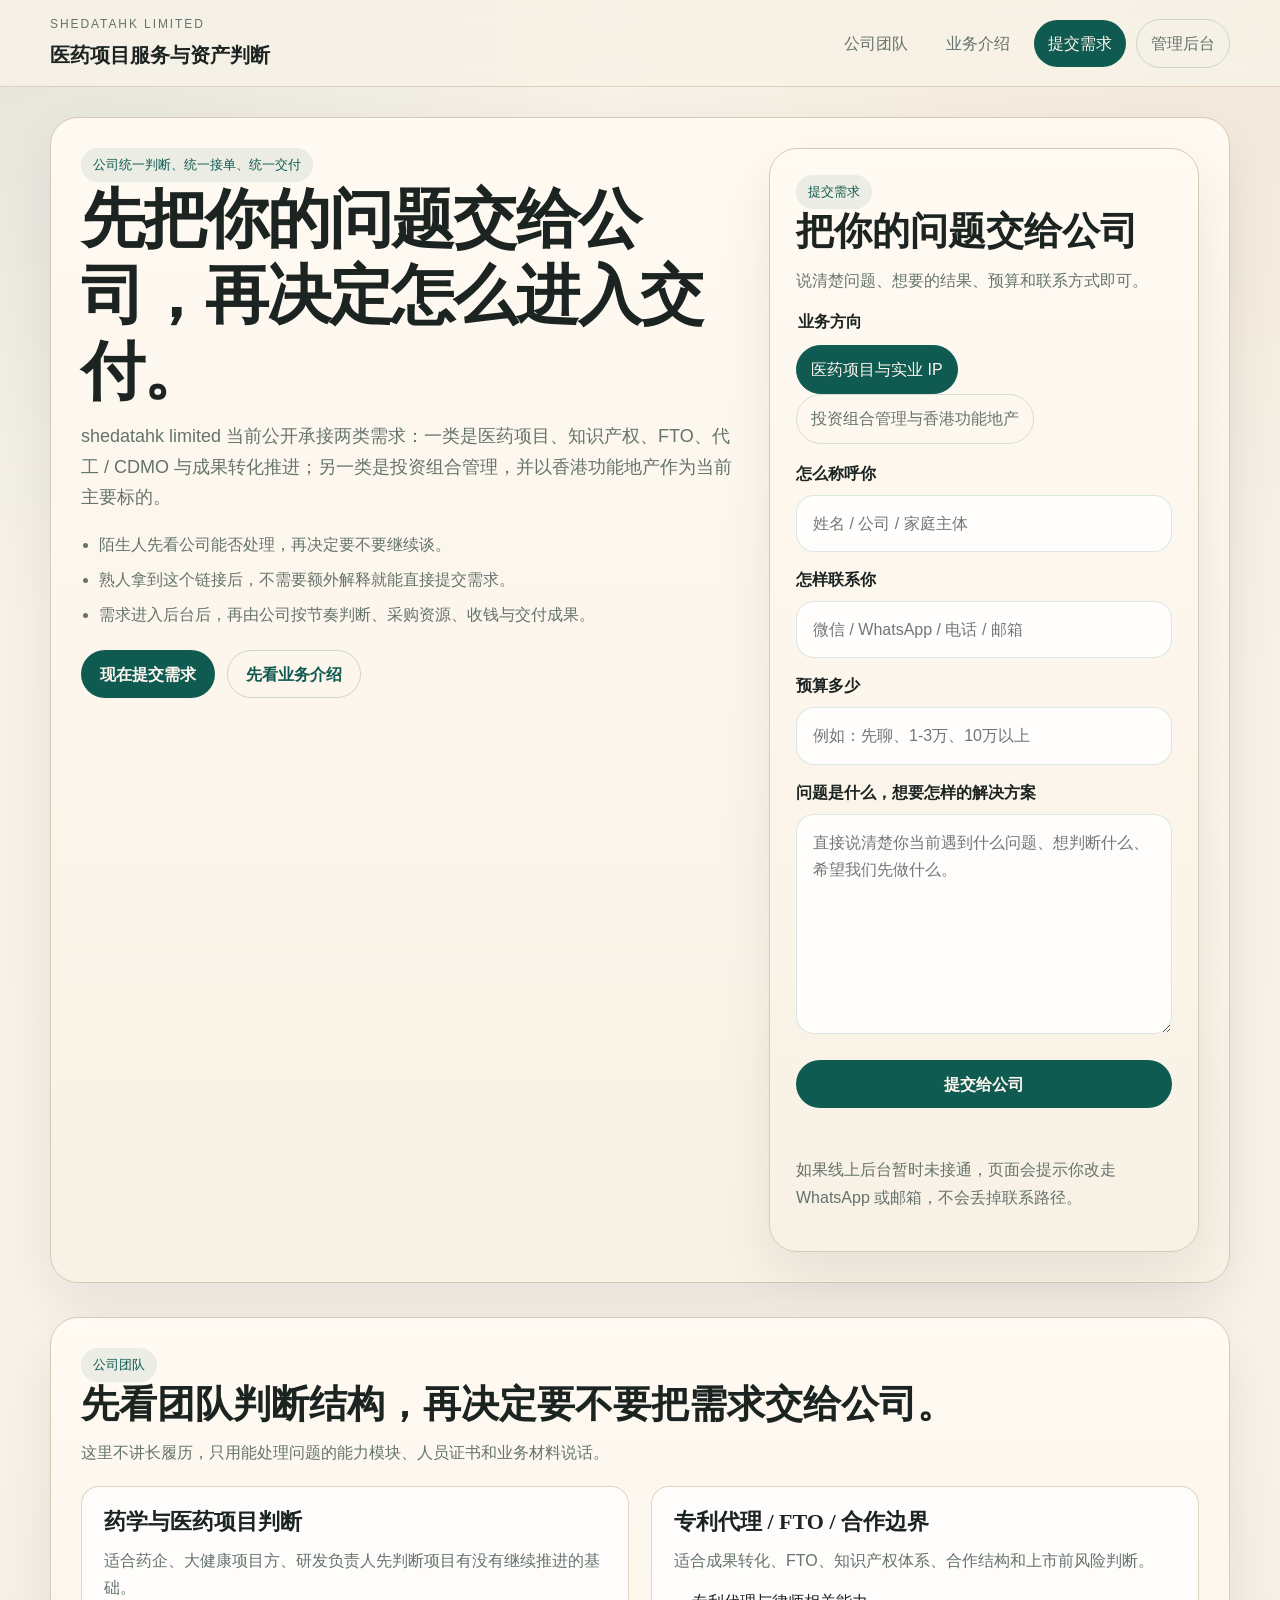
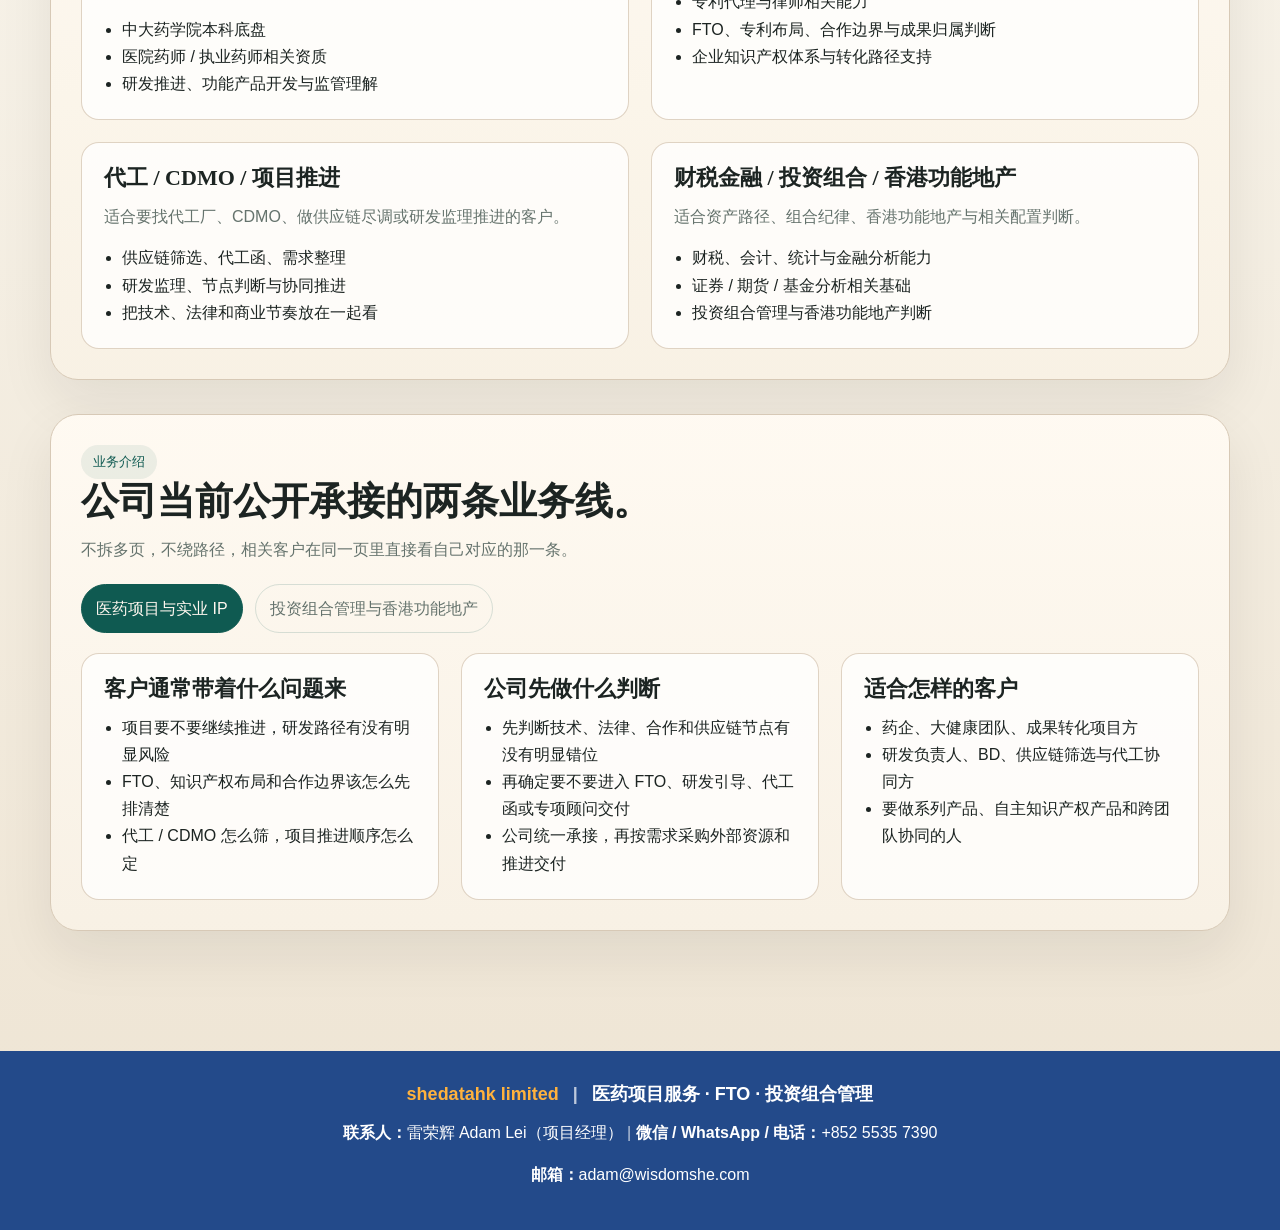
==== index.html @ 6bb74f0a "add" ====
﻿<!DOCTYPE html>
<html lang="zh-CN">
<head>
  <meta charset="UTF-8">
  <meta name="viewport" content="width=device-width, initial-scale=1.0">
  <title>shedatahk limited | 医药项目服务 · FTO · 投资组合管理</title>
  <meta name="description" content="shedatahk limited 承接两类需求：医药项目与实业 IP 服务，以及投资组合管理与香港功能地产判断。客户可直接提交需求，由公司统一判断、接单与交付。">
  <meta name="keywords" content="shedatahk limited, 医药知识产权, FTO, CDMO, 代工筛选, 投资组合管理, 香港功能地产">
  <meta property="og:type" content="website">
  <meta property="og:title" content="shedatahk limited | 医药项目服务 · FTO · 投资组合管理">
  <meta property="og:description" content="公司团队、业务介绍、提交需求与共享后台，全部收在一张公开单页里。">
  <meta property="og:url" content="https://www.wisdomshe.com/">
  <meta name="twitter:card" content="summary_large_image">
  <link rel="stylesheet" href="assets/css/wisdomshe.css">
</head>
<body>
  <div class="site-shell">
    <header class="topbar">
      <div class="topbar-inner">
        <a class="brand-mark" href="./" aria-label="shedatahk limited 首页">
          <span class="brand-kicker">SHEDATAHK LIMITED</span>
          <span class="brand-name">医药项目服务与资产判断</span>
        </a>
        <nav class="nav-links" aria-label="页面导航">
          <a class="nav-link" href="#company-team">公司团队</a>
          <a class="nav-link" href="#business-intro">业务介绍</a>
          <a class="nav-link nav-link-cta" href="#intake-form">提交需求</a>
          <a class="nav-link nav-link-admin" href="admin/">管理后台</a>
        </nav>
      </div>
    </header>

    <main class="page">
      <section class="hero section-card" id="top">
        <div class="hero-grid">
          <div class="hero-copy">
            <span class="eyebrow">公司统一判断、统一接单、统一交付</span>
            <h1>先把你的问题交给公司，再决定怎么进入交付。</h1>
            <p class="lead">
              shedatahk limited 当前公开承接两类需求：一类是医药项目、知识产权、FTO、代工 / CDMO
              与成果转化推进；另一类是投资组合管理，并以香港功能地产作为当前主要标的。
            </p>
            <ul class="hero-points">
              <li>陌生人先看公司能否处理，再决定要不要继续谈。</li>
              <li>熟人拿到这个链接后，不需要额外解释就能直接提交需求。</li>
              <li>需求进入后台后，再由公司按节奏判断、采购资源、收钱与交付成果。</li>
            </ul>
            <div class="hero-actions">
              <a class="button" href="#intake-form">现在提交需求</a>
              <a class="button button-ghost" href="#business-intro">先看业务介绍</a>
            </div>
          </div>

          <section class="form-panel" id="intake-form">
            <div class="form-heading">
              <span class="eyebrow">提交需求</span>
              <h2>把你的问题交给公司</h2>
              <p>说清楚问题、想要的结果、预算和联系方式即可。</p>
            </div>

            <form class="intake-form" id="lead-form" novalidate>
              <fieldset class="line-switch" aria-label="业务方向">
                <legend>业务方向</legend>
                <button class="line-pill is-active" type="button" data-line-switch="industry">医药项目与实业 IP</button>
                <button class="line-pill" type="button" data-line-switch="capital">投资组合管理与香港功能地产</button>
              </fieldset>

              <input id="business-line-input" name="business_line" type="hidden" value="industry">

              <label class="field">
                <span>怎么称呼你</span>
                <input id="applicant-name" name="applicant_name" type="text" placeholder="姓名 / 公司 / 家庭主体" required>
              </label>

              <label class="field">
                <span>怎样联系你</span>
                <input id="contact-method" name="contact_method" type="text" placeholder="微信 / WhatsApp / 电话 / 邮箱" required>
              </label>

              <label class="field">
                <span>预算多少</span>
                <input id="budget-band" name="budget_band" type="text" placeholder="例如：先聊、1-3万、10万以上">
              </label>

              <label class="field field-large">
                <span>问题是什么，想要怎样的解决方案</span>
                <textarea id="current-issue" name="current_issue" rows="7" placeholder="直接说清楚你当前遇到什么问题、想判断什么、希望我们先做什么。"></textarea>
              </label>

              <div class="form-actions">
                <button class="button button-full" type="submit">提交给公司</button>
              </div>

              <p class="form-status" id="form-status" aria-live="polite"></p>
              <p class="form-note">
                如果线上后台暂时未接通，页面会提示你改走 WhatsApp 或邮箱，不会丢掉联系路径。
              </p>
            </form>
          </section>
        </div>
      </section>

      <section class="section section-card" id="company-team">
        <div class="section-header">
          <span class="eyebrow">公司团队</span>
          <h2>先看团队判断结构，再决定要不要把需求交给公司。</h2>
          <p>
            这里不讲长履历，只用能处理问题的能力模块、人员证书和业务材料说话。
          </p>
        </div>

        <div class="team-grid">
          <article class="team-card">
            <h3>药学与医药项目判断</h3>
            <p class="card-scene">适合药企、大健康项目方、研发负责人先判断项目有没有继续推进的基础。</p>
            <ul>
              <li>中大药学院本科底盘</li>
              <li>医院药师 / 执业药师相关资质</li>
              <li>研发推进、功能产品开发与监管理解</li>
            </ul>
          </article>

          <article class="team-card">
            <h3>专利代理 / FTO / 合作边界</h3>
            <p class="card-scene">适合成果转化、FTO、知识产权体系、合作结构和上市前风险判断。</p>
            <ul>
              <li>专利代理与律师相关能力</li>
              <li>FTO、专利布局、合作边界与成果归属判断</li>
              <li>企业知识产权体系与转化路径支持</li>
            </ul>
          </article>

          <article class="team-card">
            <h3>代工 / CDMO / 项目推进</h3>
            <p class="card-scene">适合要找代工厂、CDMO、做供应链尽调或研发监理推进的客户。</p>
            <ul>
              <li>供应链筛选、代工函、需求整理</li>
              <li>研发监理、节点判断与协同推进</li>
              <li>把技术、法律和商业节奏放在一起看</li>
            </ul>
          </article>

          <article class="team-card">
            <h3>财税金融 / 投资组合 / 香港功能地产</h3>
            <p class="card-scene">适合资产路径、组合纪律、香港功能地产与相关配置判断。</p>
            <ul>
              <li>财税、会计、统计与金融分析能力</li>
              <li>证券 / 期货 / 基金分析相关基础</li>
              <li>投资组合管理与香港功能地产判断</li>
            </ul>
          </article>
        </div>
      </section>

      <section class="section section-card" id="business-intro">
        <div class="section-header">
          <span class="eyebrow">业务介绍</span>
          <h2>公司当前公开承接的两条业务线。</h2>
          <p>不拆多页，不绕路径，相关客户在同一页里直接看自己对应的那一条。</p>
        </div>

        <div class="tab-bar" role="tablist" aria-label="业务介绍">
          <button class="tab-button is-active" type="button" role="tab" aria-selected="true" data-business-tab="industry">医药项目与实业 IP</button>
          <button class="tab-button" type="button" role="tab" aria-selected="false" data-business-tab="capital">投资组合管理与香港功能地产</button>
        </div>

        <div class="business-panel is-active" id="panel-industry" data-business-panel="industry">
          <div class="business-grid">
            <article class="business-card">
              <h3>客户通常带着什么问题来</h3>
              <ul>
                <li>项目要不要继续推进，研发路径有没有明显风险</li>
                <li>FTO、知识产权布局和合作边界该怎么先排清楚</li>
                <li>代工 / CDMO 怎么筛，项目推进顺序怎么定</li>
              </ul>
            </article>

            <article class="business-card">
              <h3>公司先做什么判断</h3>
              <ul>
                <li>先判断技术、法律、合作和供应链节点有没有明显错位</li>
                <li>再确定要不要进入 FTO、研发引导、代工函或专项顾问交付</li>
                <li>公司统一承接，再按需求采购外部资源和推进交付</li>
              </ul>
            </article>

            <article class="business-card">
              <h3>适合怎样的客户</h3>
              <ul>
                <li>药企、大健康团队、成果转化项目方</li>
                <li>研发负责人、BD、供应链筛选与代工协同方</li>
                <li>要做系列产品、自主知识产权产品和跨团队协同的人</li>
              </ul>
            </article>
          </div>
        </div>

        <div class="business-panel" id="panel-capital" data-business-panel="capital" hidden>
          <div class="business-grid">
            <article class="business-card">
              <h3>客户通常带着什么问题来</h3>
              <ul>
                <li>资产路径怎么梳理，组合配置该怎么先搭框架</li>
                <li>香港功能地产值不值得看，进入逻辑与持有逻辑怎么判断</li>
                <li>买、持有、再平衡和长期纪律怎么落到现实动作</li>
              </ul>
            </article>

            <article class="business-card">
              <h3>公司先做什么判断</h3>
              <ul>
                <li>先看你的目标、约束和当前资产路径是否匹配</li>
                <li>再决定是做组合判断、功能地产判断，还是节奏与纪律梳理</li>
                <li>仍由公司统一承接和推进，不把客户丢进碎片服务里</li>
              </ul>
            </article>

            <article class="business-card">
              <h3>适合怎样的客户</h3>
              <ul>
                <li>需要资产路径梳理和投资组合管理的人</li>
                <li>当前重点关注香港功能地产与长期配置纪律的人</li>
                <li>希望把判断变成现实动作，而不是只听概念的人</li>
              </ul>
            </article>
          </div>
        </div>
      </section>
    </main>

    <footer class="footer">
      <div class="footer-inner footer-classic">
        <div class="footer-brandline">
          <span class="footer-brand">shedatahk limited</span>
          <span class="footer-divider">|</span>
          <span class="footer-title">医药项目服务 · FTO · 投资组合管理</span>
        </div>
        <p class="footer-contact">
          <strong>联系人：</strong>雷荣辉 Adam Lei（项目经理）
          <span class="footer-divider">|</span>
          <strong>微信 / WhatsApp / 电话：</strong>+852 5535 7390
        </p>
        <p class="footer-contact">
          <strong>邮箱：</strong>adam@wisdomshe.com
        </p>
      </div>
    </footer>
  </div>

  <script src="assets/js/runtime-config.js"></script>
  <script src="assets/js/site.js"></script>
</body>
</html>
---- assets/css/wisdomshe.css ----
﻿:root {
  --bg: #f7f1e7;
  --bg-deep: #eee4d3;
  --surface: #fffaf2;
  --surface-soft: #f8f1e5;
  --ink: #1c2422;
  --muted: #65736d;
  --line: #d7c9b6;
  --brand: #0f5a51;
  --brand-strong: #0b443d;
  --accent: #be7b3d;
  --accent-soft: #f3e0c8;
  --footer: #234a8a;
  --footer-accent: #ffb23d;
  --shadow: 0 22px 54px rgba(25, 31, 28, 0.08);
  --radius: 28px;
  --radius-sm: 18px;
  --max: 1180px;
}

* { box-sizing: border-box; }
html { scroll-behavior: smooth; }
body {
  margin: 0;
  background:
    radial-gradient(circle at top right, rgba(190, 123, 61, 0.08), transparent 22%),
    radial-gradient(circle at left top, rgba(15, 90, 81, 0.08), transparent 20%),
    linear-gradient(180deg, var(--bg) 0%, #f7f3ea 48%, var(--bg-deep) 100%);
  color: var(--ink);
  font-family: "PingFang SC", "Noto Sans CJK SC", "Microsoft YaHei", sans-serif;
  line-height: 1.7;
}
a { color: inherit; text-decoration: none; }
button, input, textarea { font: inherit; }
button { cursor: pointer; }
.site-shell { min-height: 100vh; }
.topbar {
  position: sticky; top: 0; z-index: 20; backdrop-filter: blur(12px);
  background: rgba(247, 241, 231, 0.92); border-bottom: 1px solid rgba(215, 201, 182, 0.82);
}
.topbar-inner, .page, .footer-inner { width: min(var(--max), calc(100% - 32px)); margin: 0 auto; }
.topbar-inner { display: flex; align-items: center; justify-content: space-between; gap: 18px; padding: 14px 0; }
.brand-mark { display: flex; flex-direction: column; gap: 4px; }
.brand-kicker { color: var(--muted); font-size: 12px; letter-spacing: 0.16em; text-transform: uppercase; }
.brand-name { font-family: "Source Han Serif SC", "Songti SC", serif; font-size: 20px; font-weight: 700; }
.nav-links { display: flex; align-items: center; gap: 10px; flex-wrap: wrap; justify-content: flex-end; }
.nav-link { padding: 10px 14px; border-radius: 999px; color: var(--muted); transition: .22s ease; }
.nav-link:hover { background: rgba(15, 90, 81, 0.08); color: var(--brand); }
.nav-link-cta { background: var(--brand); color: #fff7ef; }
.nav-link-cta:hover { background: var(--brand-strong); color: #fff; }
.nav-link-admin { border: 1px solid rgba(15, 90, 81, 0.18); }
.page { padding: 30px 0 72px; }
.section { margin-top: 34px; }
.section-card, .form-panel { background: linear-gradient(180deg, rgba(255, 250, 242, 0.98), rgba(248, 241, 229, 0.98)); border: 1px solid var(--line); border-radius: var(--radius); box-shadow: var(--shadow); }
.section-card { padding: 30px; }
.hero-grid, .team-grid, .business-grid { display: grid; gap: 22px; }
.hero-grid { grid-template-columns: minmax(0, 1fr) 430px; align-items: start; }
.eyebrow { display: inline-flex; align-items: center; padding: 6px 12px; border-radius: 999px; background: rgba(15, 90, 81, 0.08); color: var(--brand); font-size: 13px; }
h1, h2, h3 { margin: 0 0 12px; font-family: "Source Han Serif SC", "Songti SC", serif; line-height: 1.18; }
h1 { font-size: clamp(38px, 5vw, 64px); letter-spacing: -0.03em; }
h2 { font-size: clamp(28px, 3vw, 42px); }
h3 { font-size: 22px; }
p { margin: 0 0 14px; }
.lead { font-size: 18px; color: var(--muted); max-width: 760px; }
.hero-points { margin: 18px 0 0; padding-left: 18px; color: var(--muted); }
.hero-points li + li { margin-top: 8px; }
.hero-actions { display: flex; flex-wrap: wrap; gap: 12px; margin-top: 22px; }
.button, .button-ghost, .button-soft { display: inline-flex; align-items: center; justify-content: center; min-height: 48px; padding: 0 18px; border-radius: 999px; border: 1px solid transparent; font-weight: 600; }
.button { background: var(--brand); color: #fff7ef; }
.button:hover { background: var(--brand-strong); }
.button-ghost, .button-soft { background: transparent; border-color: rgba(15, 90, 81, 0.2); color: var(--brand); }
.button-ghost:hover, .button-soft:hover { background: rgba(15, 90, 81, 0.05); }
.button-full { width: 100%; }
.form-panel { padding: 26px; }
.form-heading p, .section-header p, .card-scene, .form-note, .form-status, .muted { color: var(--muted); }
.line-switch { margin: 0 0 16px; padding: 0; border: 0; }
.line-switch legend { margin-bottom: 10px; font-weight: 600; }
.line-pill, .tab-button { border: 1px solid rgba(15, 90, 81, 0.16); background: transparent; color: var(--muted); border-radius: 999px; padding: 10px 14px; }
.line-pill.is-active, .tab-button.is-active { background: var(--brand); color: #fff7ef; border-color: var(--brand); }
.field { display: block; margin-top: 14px; }
.field span { display: block; margin-bottom: 8px; font-weight: 600; }
.field input, .field textarea, .search-row input, .search-row select, .admin-table-wrap details { width: 100%; border: 1px solid rgba(15, 90, 81, 0.14); border-radius: 18px; background: rgba(255, 255, 255, 0.82); color: var(--ink); }
.field input, .field textarea { padding: 14px 16px; }
.field textarea { min-height: 160px; resize: vertical; }
.form-actions { margin-top: 18px; }
.form-status { min-height: 22px; margin-top: 12px; }
.form-status.is-error { color: #8b3f31; }
.form-status.is-success { color: #1c6b50; }
.section-header { margin-bottom: 20px; }
.team-grid { grid-template-columns: repeat(2, minmax(0, 1fr)); }
.team-card, .business-card, .card, .price-card { background: rgba(255, 255, 255, 0.75); border: 1px solid rgba(215, 201, 182, 0.8); border-radius: var(--radius-sm); padding: 22px; }
.team-card ul, .business-card ul, .check-list { margin: 12px 0 0; padding-left: 18px; }
.tab-bar { display: flex; gap: 12px; flex-wrap: wrap; margin-bottom: 20px; }
.business-panel[hidden] { display: none; }
.business-grid { grid-template-columns: repeat(3, minmax(0, 1fr)); }
.footer { background: var(--footer); color: #fff; margin-top: 48px; }
.footer-classic { padding: 28px 20px; text-align: center; }
.footer-brandline { display: flex; align-items: center; justify-content: center; gap: 14px; flex-wrap: wrap; font-size: 18px; font-weight: 700; }
.footer-brand { color: var(--footer-accent); }
.footer-contact { margin-top: 10px; }
.footer-divider { opacity: 0.7; }
.admin-summary { display: grid; grid-template-columns: repeat(4, minmax(0, 1fr)); gap: 16px; margin: 24px 0 32px; }
.admin-summary .card { padding: 20px; }
.admin-summary strong { display: block; font-size: 28px; margin-top: 8px; }
.admin-toolbar { display: flex; gap: 12px; flex-wrap: wrap; align-items: center; margin: 24px 0; }
.admin-table-wrap { overflow-x: auto; }
.admin-table { width: 100%; border-collapse: collapse; min-width: 980px; }
.admin-table th, .admin-table td { padding: 14px 12px; border-bottom: 1px solid rgba(15, 90, 81, 0.08); vertical-align: top; text-align: left; }
.admin-table th { font-size: 13px; letter-spacing: .04em; text-transform: uppercase; color: rgba(28, 36, 34, 0.72); }
.admin-table td { font-size: 14px; }
.pill { display: inline-flex; align-items: center; padding: 4px 10px; border-radius: 999px; background: rgba(15, 90, 81, 0.08); font-size: 12px; white-space: nowrap; }
.pill.success { background: rgba(86, 201, 134, .16); color: #1c6b50; }
.pill.warn { background: rgba(255, 196, 61, .16); color: #926100; }
.pill.info { background: rgba(98, 161, 255, .16); color: #376bb6; }
.muted.small { font-size: 12px; line-height: 1.5; }
.search-row { display: grid; grid-template-columns: 1fr 220px 220px; gap: 12px; margin-bottom: 16px; }
.search-row input, .search-row select { padding: 12px 14px; }
.detail { display: grid; gap: 8px; }
.detail code { white-space: pre-wrap; word-break: break-word; }
@media (max-width: 980px) {
  .hero-grid, .team-grid, .business-grid, .admin-summary, .search-row { grid-template-columns: 1fr; }
  .topbar-inner { align-items: flex-start; flex-direction: column; }
  .nav-links { justify-content: flex-start; }
}
@media (max-width: 640px) {
  .topbar-inner, .page, .footer-inner { width: min(var(--max), calc(100% - 20px)); }
  .page { padding-top: 18px; }
  .section-card, .form-panel { padding: 22px 18px; }
  h1 { font-size: 40px; }
  .hero-actions, .tab-bar, .nav-links { gap: 8px; }
  .nav-link, .line-pill, .tab-button, .button, .button-ghost, .button-soft { width: 100%; justify-content: center; }
}
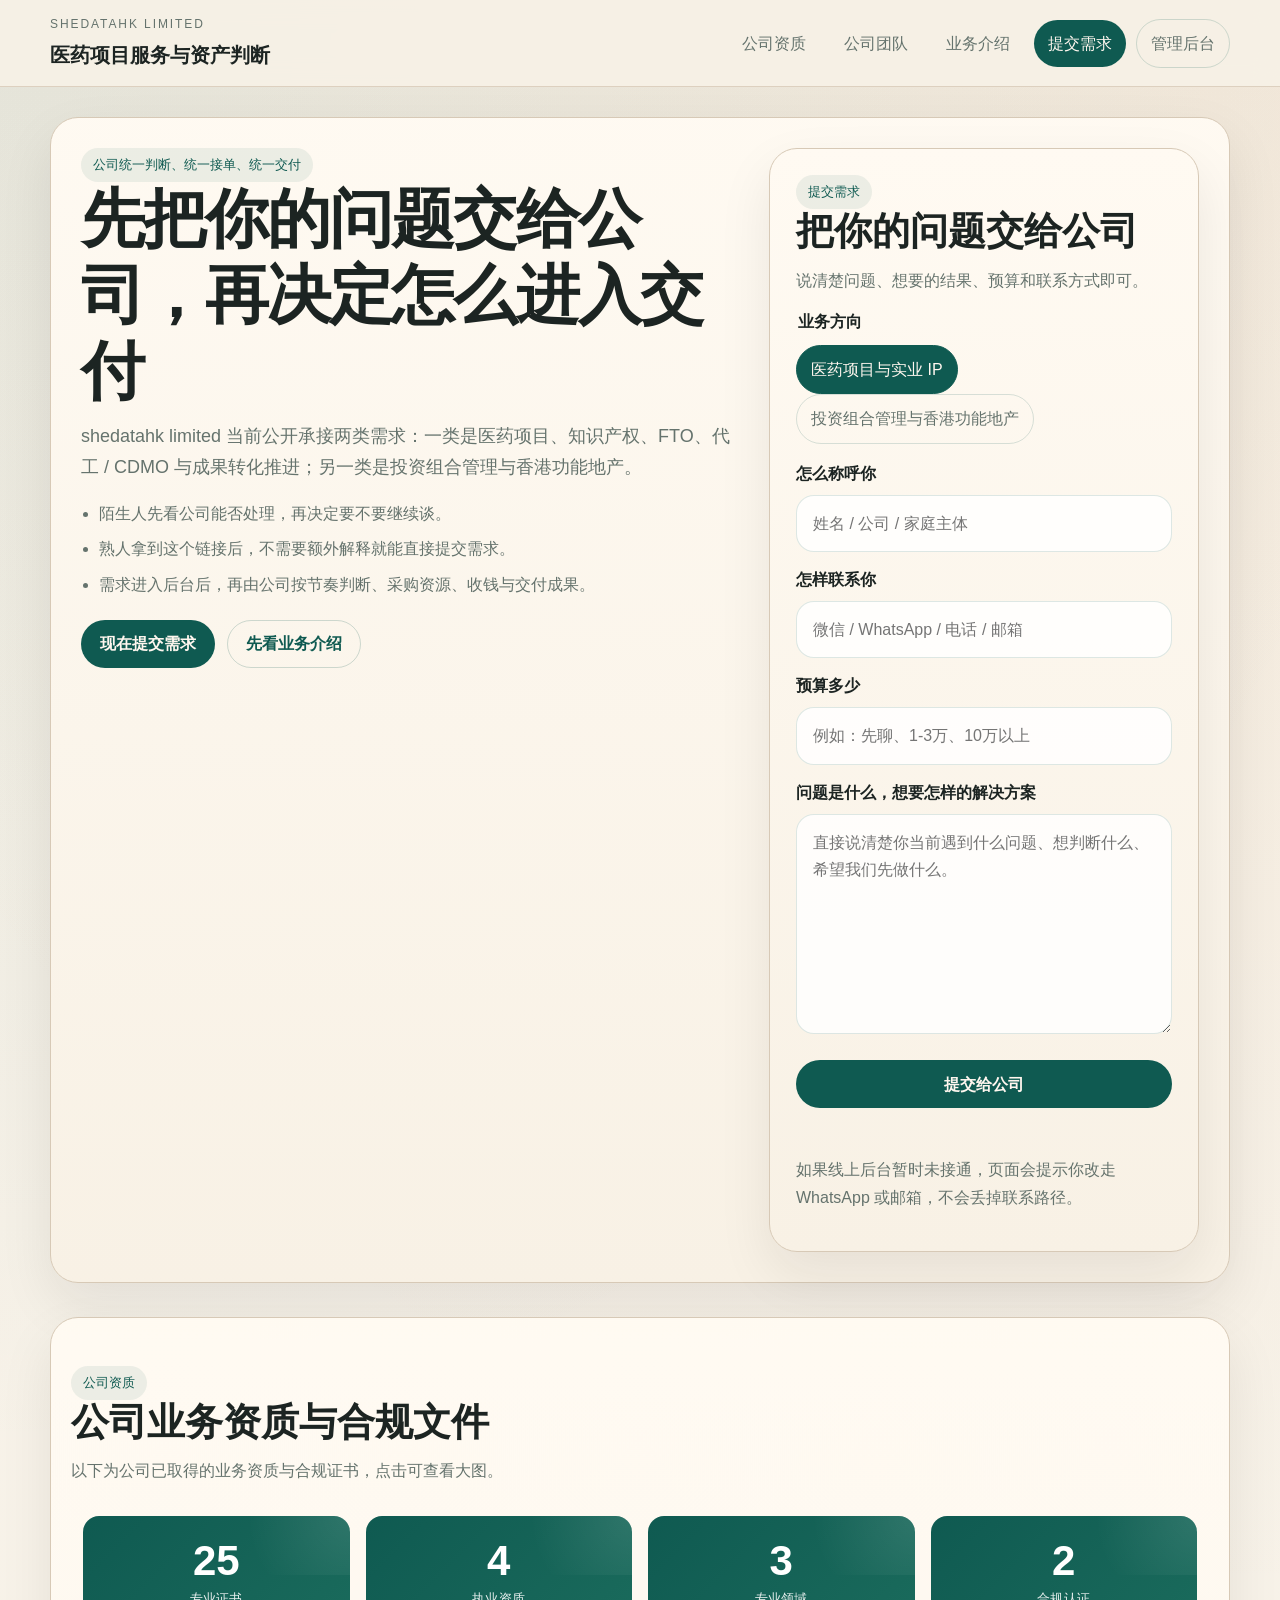
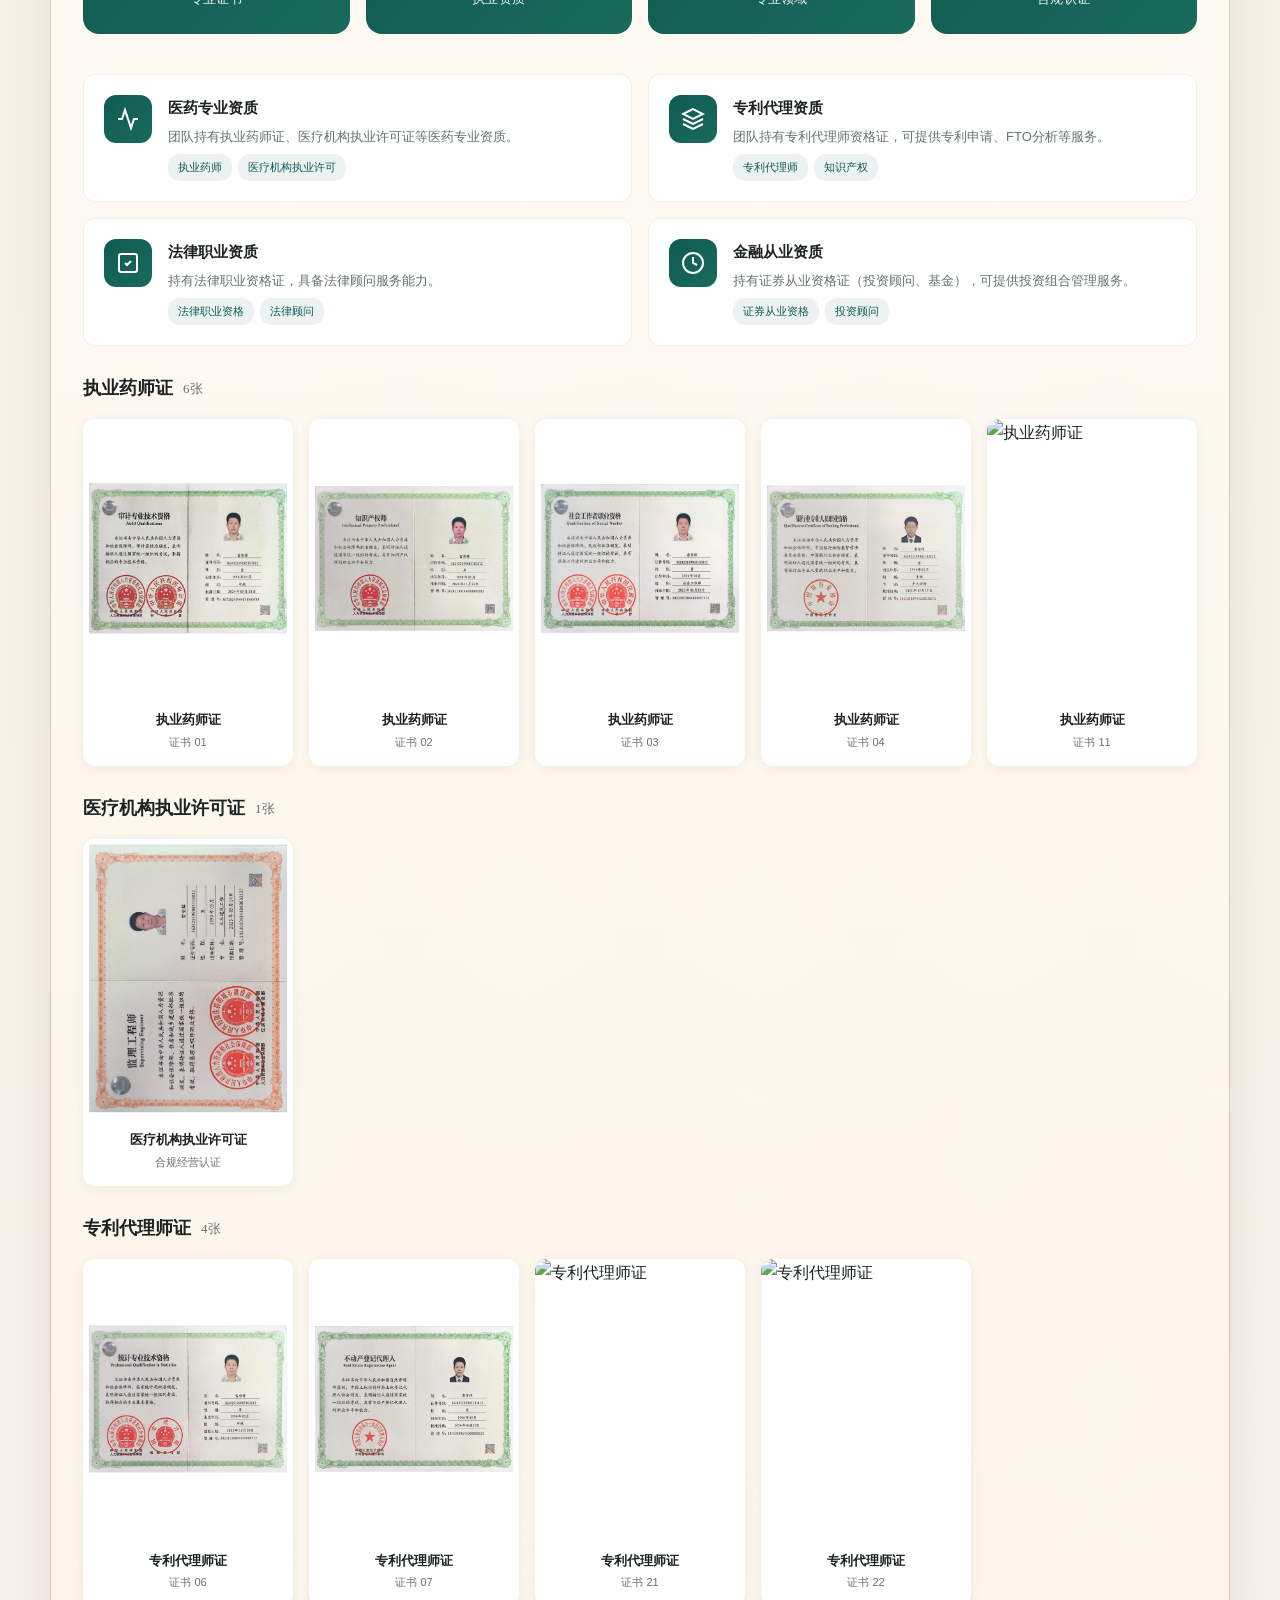
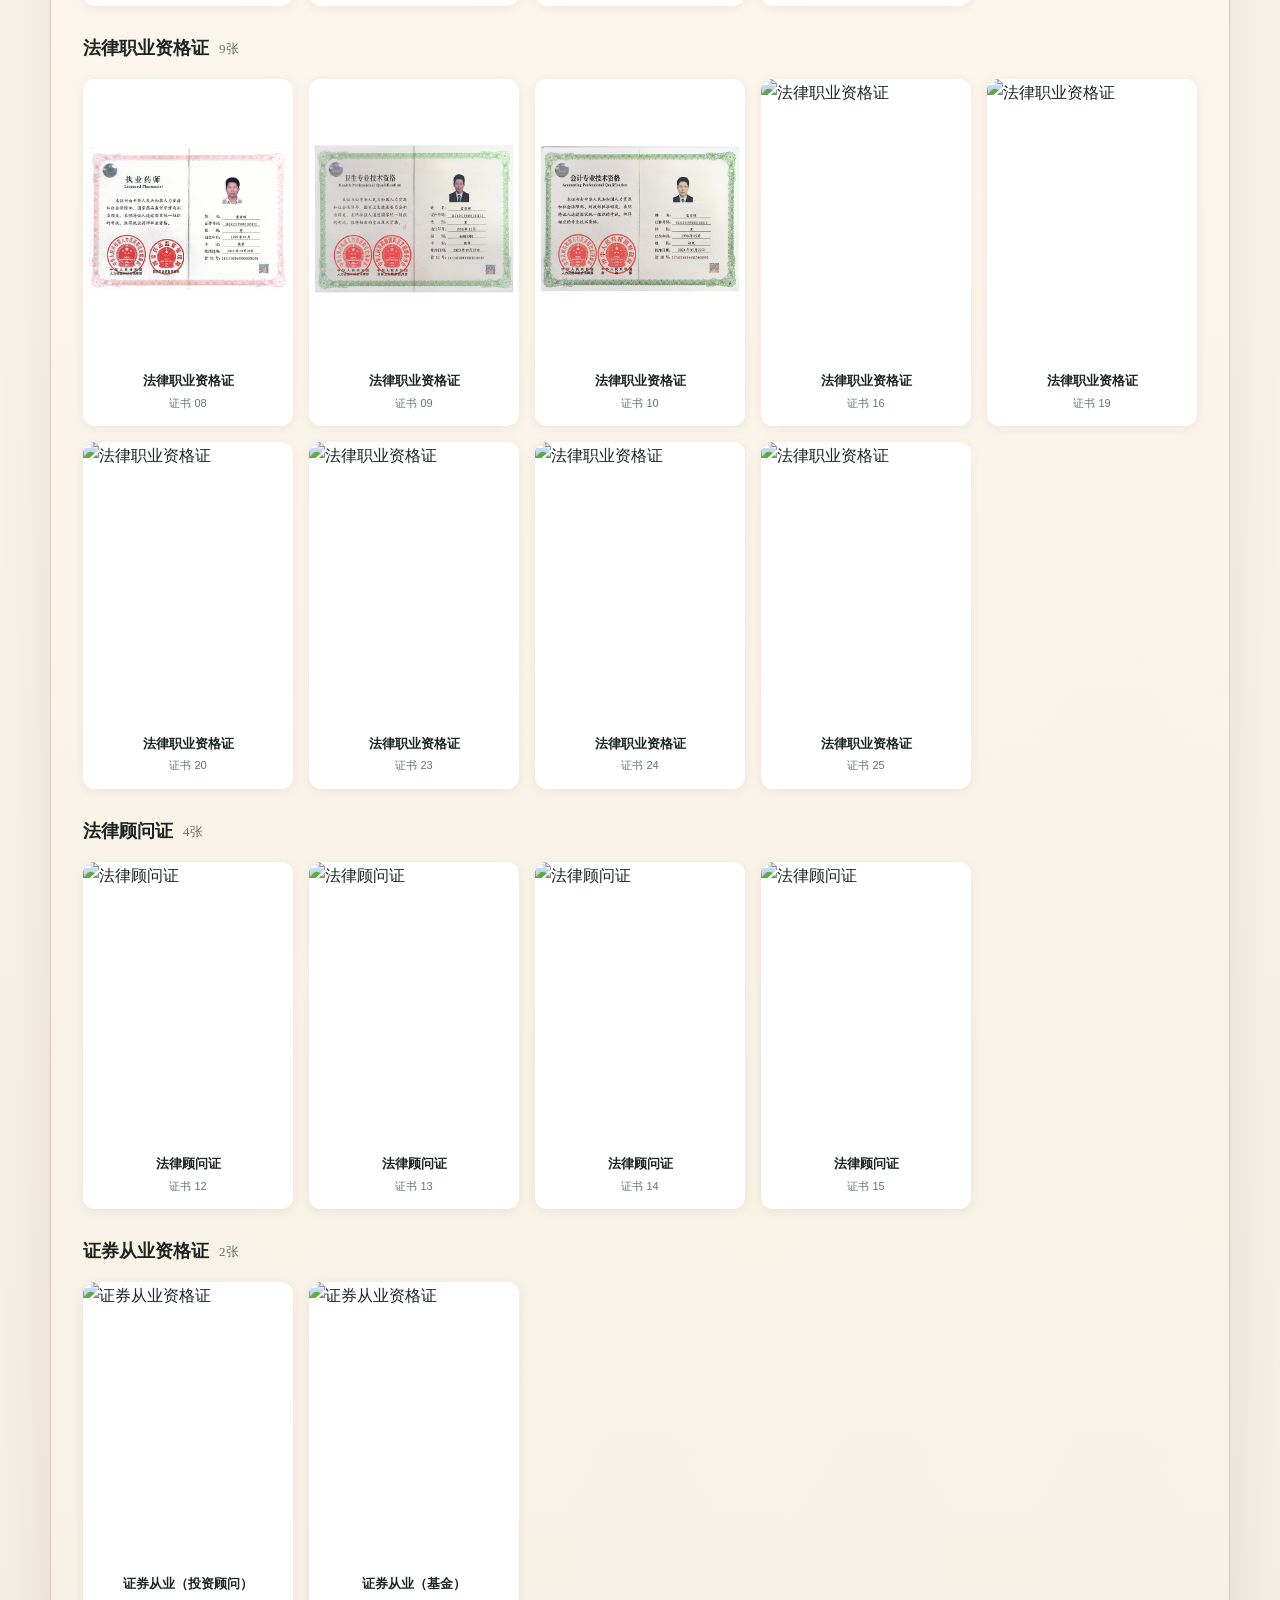
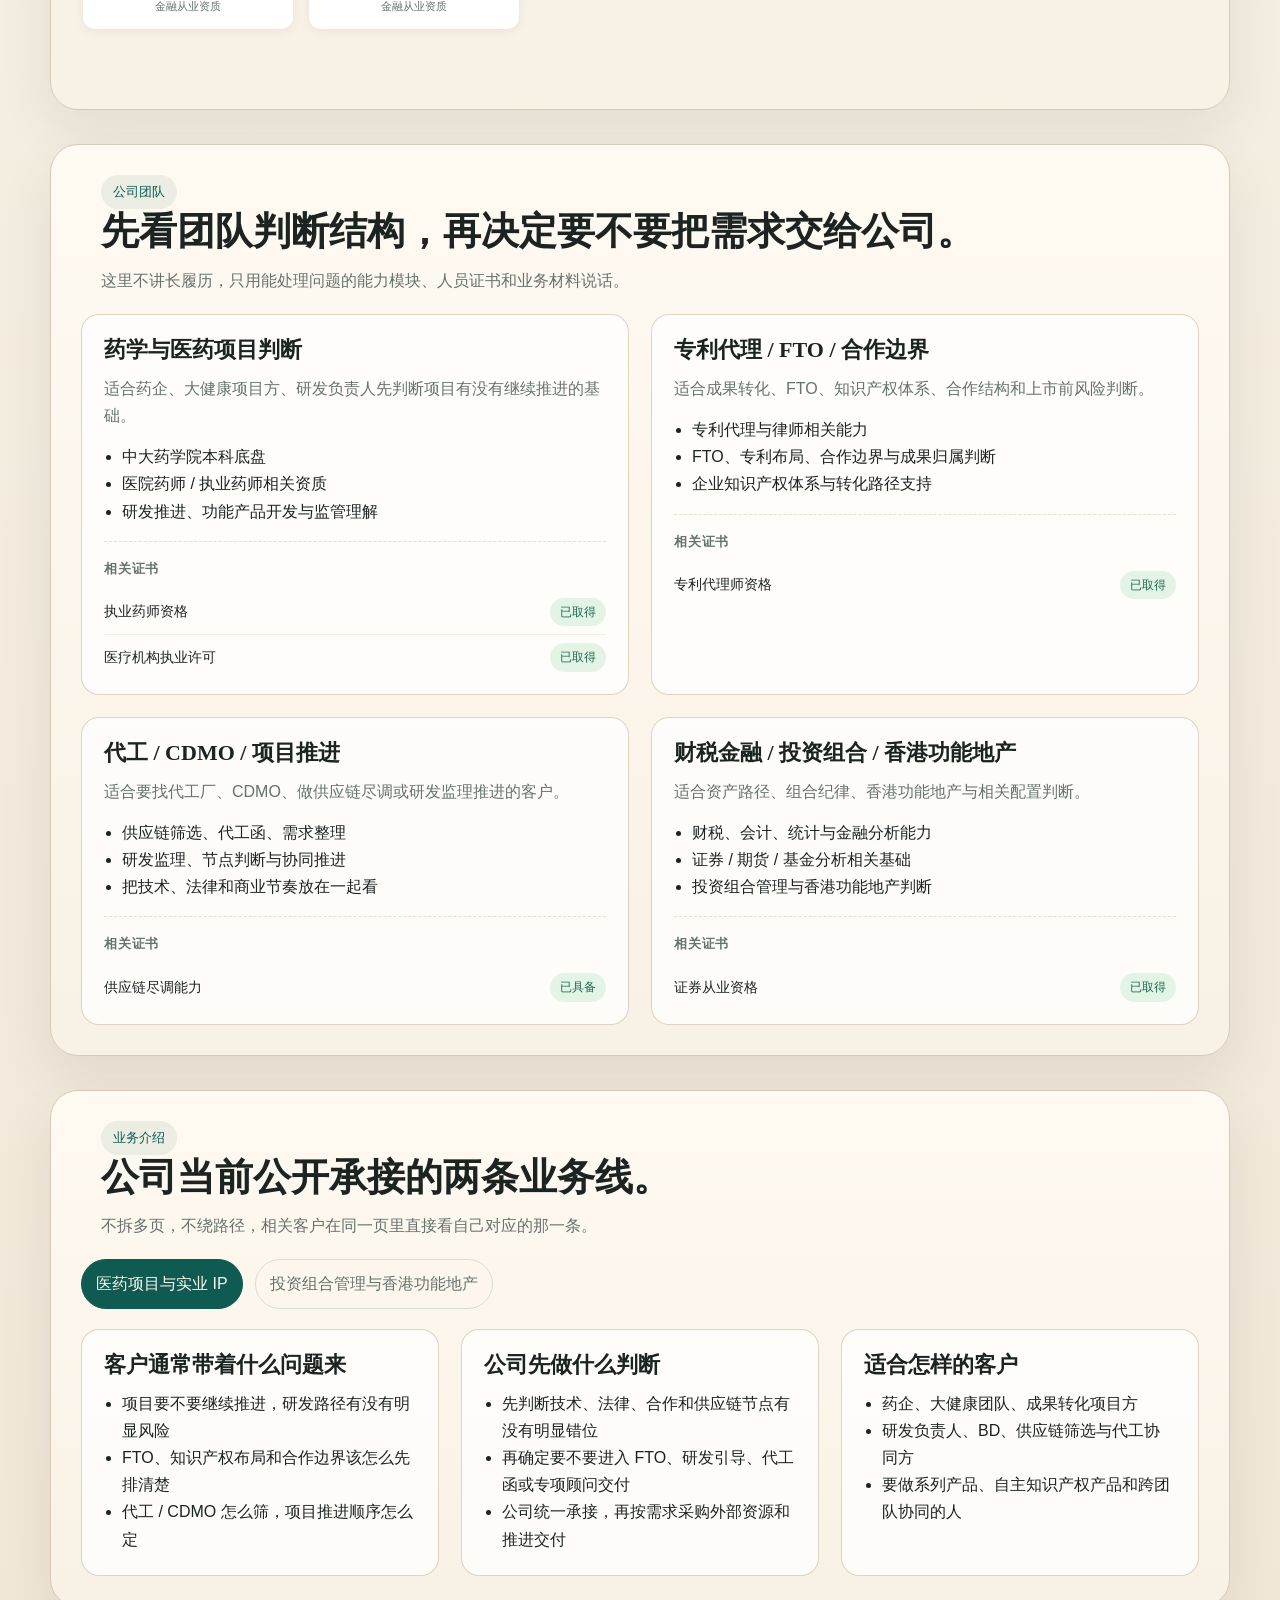
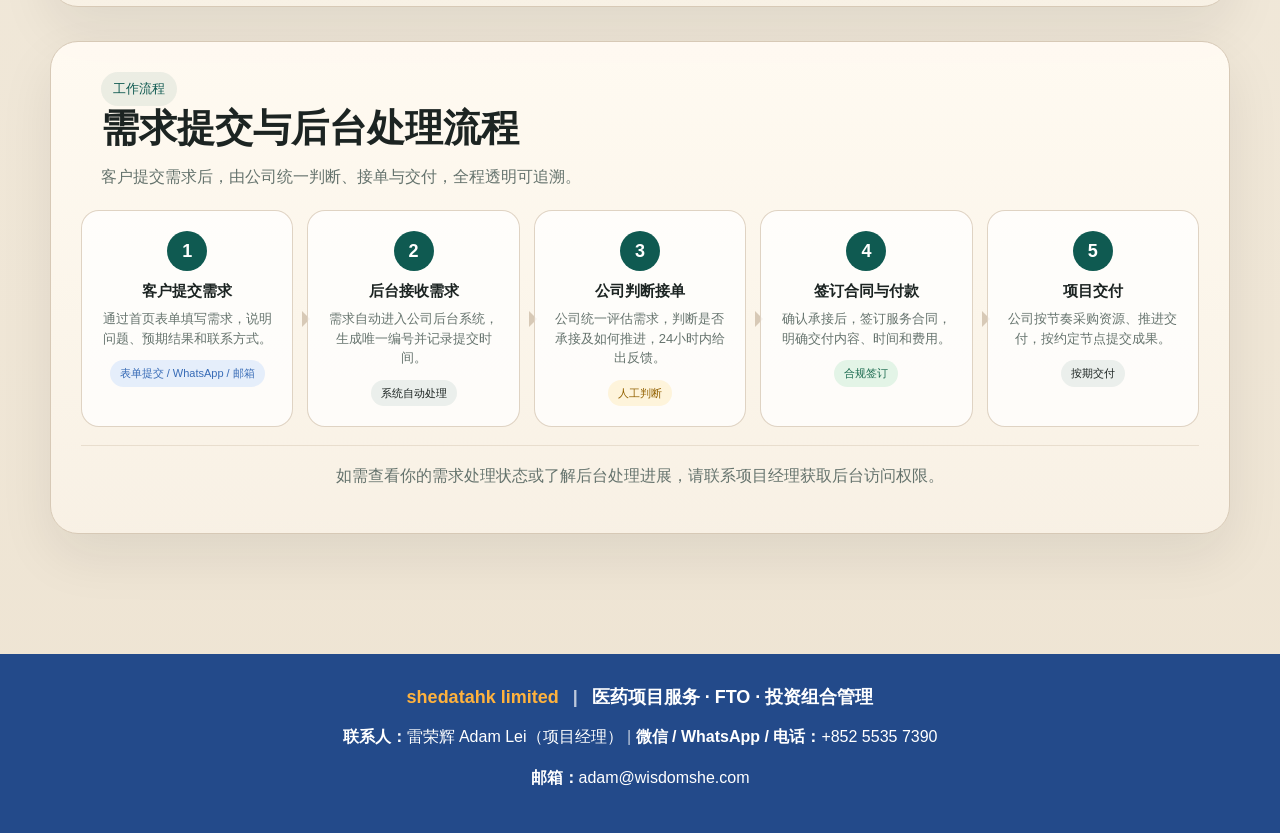
==== commit 2b2b5223: "3 3" ====
--- a/index.html
+++ b/index.html
@@ -1,253 +1,638 @@
-﻿<!DOCTYPE html>
-<html lang="zh-CN">
-<head>
-  <meta charset="UTF-8">
-  <meta name="viewport" content="width=device-width, initial-scale=1.0">
-  <title>shedatahk limited | 医药项目服务 · FTO · 投资组合管理</title>
-  <meta name="description" content="shedatahk limited 承接两类需求：医药项目与实业 IP 服务，以及投资组合管理与香港功能地产判断。客户可直接提交需求，由公司统一判断、接单与交付。">
-  <meta name="keywords" content="shedatahk limited, 医药知识产权, FTO, CDMO, 代工筛选, 投资组合管理, 香港功能地产">
-  <meta property="og:type" content="website">
-  <meta property="og:title" content="shedatahk limited | 医药项目服务 · FTO · 投资组合管理">
-  <meta property="og:description" content="公司团队、业务介绍、提交需求与共享后台，全部收在一张公开单页里。">
-  <meta property="og:url" content="https://www.wisdomshe.com/">
-  <meta name="twitter:card" content="summary_large_image">
-  <link rel="stylesheet" href="assets/css/wisdomshe.css">
-</head>
-<body>
-  <div class="site-shell">
-    <header class="topbar">
-      <div class="topbar-inner">
-        <a class="brand-mark" href="./" aria-label="shedatahk limited 首页">
-          <span class="brand-kicker">SHEDATAHK LIMITED</span>
-          <span class="brand-name">医药项目服务与资产判断</span>
-        </a>
-        <nav class="nav-links" aria-label="页面导航">
-          <a class="nav-link" href="#company-team">公司团队</a>
-          <a class="nav-link" href="#business-intro">业务介绍</a>
-          <a class="nav-link nav-link-cta" href="#intake-form">提交需求</a>
-          <a class="nav-link nav-link-admin" href="admin/">管理后台</a>
-        </nav>
-      </div>
-    </header>
-
-    <main class="page">
-      <section class="hero section-card" id="top">
-        <div class="hero-grid">
-          <div class="hero-copy">
-            <span class="eyebrow">公司统一判断、统一接单、统一交付</span>
-            <h1>先把你的问题交给公司，再决定怎么进入交付。</h1>
-            <p class="lead">
-              shedatahk limited 当前公开承接两类需求：一类是医药项目、知识产权、FTO、代工 / CDMO
-              与成果转化推进；另一类是投资组合管理，并以香港功能地产作为当前主要标的。
-            </p>
-            <ul class="hero-points">
-              <li>陌生人先看公司能否处理，再决定要不要继续谈。</li>
-              <li>熟人拿到这个链接后，不需要额外解释就能直接提交需求。</li>
-              <li>需求进入后台后，再由公司按节奏判断、采购资源、收钱与交付成果。</li>
-            </ul>
-            <div class="hero-actions">
-              <a class="button" href="#intake-form">现在提交需求</a>
-              <a class="button button-ghost" href="#business-intro">先看业务介绍</a>
-            </div>
-          </div>
-
-          <section class="form-panel" id="intake-form">
-            <div class="form-heading">
-              <span class="eyebrow">提交需求</span>
-              <h2>把你的问题交给公司</h2>
-              <p>说清楚问题、想要的结果、预算和联系方式即可。</p>
-            </div>
-
-            <form class="intake-form" id="lead-form" novalidate>
-              <fieldset class="line-switch" aria-label="业务方向">
-                <legend>业务方向</legend>
-                <button class="line-pill is-active" type="button" data-line-switch="industry">医药项目与实业 IP</button>
-                <button class="line-pill" type="button" data-line-switch="capital">投资组合管理与香港功能地产</button>
-              </fieldset>
-
-              <input id="business-line-input" name="business_line" type="hidden" value="industry">
-
-              <label class="field">
-                <span>怎么称呼你</span>
-                <input id="applicant-name" name="applicant_name" type="text" placeholder="姓名 / 公司 / 家庭主体" required>
-              </label>
-
-              <label class="field">
-                <span>怎样联系你</span>
-                <input id="contact-method" name="contact_method" type="text" placeholder="微信 / WhatsApp / 电话 / 邮箱" required>
-              </label>
-
-              <label class="field">
-                <span>预算多少</span>
-                <input id="budget-band" name="budget_band" type="text" placeholder="例如：先聊、1-3万、10万以上">
-              </label>
-
-              <label class="field field-large">
-                <span>问题是什么，想要怎样的解决方案</span>
-                <textarea id="current-issue" name="current_issue" rows="7" placeholder="直接说清楚你当前遇到什么问题、想判断什么、希望我们先做什么。"></textarea>
-              </label>
-
-              <div class="form-actions">
-                <button class="button button-full" type="submit">提交给公司</button>
-              </div>
-
-              <p class="form-status" id="form-status" aria-live="polite"></p>
-              <p class="form-note">
-                如果线上后台暂时未接通，页面会提示你改走 WhatsApp 或邮箱，不会丢掉联系路径。
-              </p>
-            </form>
-          </section>
-        </div>
-      </section>
-
-      <section class="section section-card" id="company-team">
-        <div class="section-header">
-          <span class="eyebrow">公司团队</span>
-          <h2>先看团队判断结构，再决定要不要把需求交给公司。</h2>
-          <p>
-            这里不讲长履历，只用能处理问题的能力模块、人员证书和业务材料说话。
-          </p>
-        </div>
-
-        <div class="team-grid">
-          <article class="team-card">
-            <h3>药学与医药项目判断</h3>
-            <p class="card-scene">适合药企、大健康项目方、研发负责人先判断项目有没有继续推进的基础。</p>
-            <ul>
-              <li>中大药学院本科底盘</li>
-              <li>医院药师 / 执业药师相关资质</li>
-              <li>研发推进、功能产品开发与监管理解</li>
-            </ul>
-          </article>
-
-          <article class="team-card">
-            <h3>专利代理 / FTO / 合作边界</h3>
-            <p class="card-scene">适合成果转化、FTO、知识产权体系、合作结构和上市前风险判断。</p>
-            <ul>
-              <li>专利代理与律师相关能力</li>
-              <li>FTO、专利布局、合作边界与成果归属判断</li>
-              <li>企业知识产权体系与转化路径支持</li>
-            </ul>
-          </article>
-
-          <article class="team-card">
-            <h3>代工 / CDMO / 项目推进</h3>
-            <p class="card-scene">适合要找代工厂、CDMO、做供应链尽调或研发监理推进的客户。</p>
-            <ul>
-              <li>供应链筛选、代工函、需求整理</li>
-              <li>研发监理、节点判断与协同推进</li>
-              <li>把技术、法律和商业节奏放在一起看</li>
-            </ul>
-          </article>
-
-          <article class="team-card">
-            <h3>财税金融 / 投资组合 / 香港功能地产</h3>
-            <p class="card-scene">适合资产路径、组合纪律、香港功能地产与相关配置判断。</p>
-            <ul>
-              <li>财税、会计、统计与金融分析能力</li>
-              <li>证券 / 期货 / 基金分析相关基础</li>
-              <li>投资组合管理与香港功能地产判断</li>
-            </ul>
-          </article>
-        </div>
-      </section>
-
-      <section class="section section-card" id="business-intro">
-        <div class="section-header">
-          <span class="eyebrow">业务介绍</span>
-          <h2>公司当前公开承接的两条业务线。</h2>
-          <p>不拆多页，不绕路径，相关客户在同一页里直接看自己对应的那一条。</p>
-        </div>
-
-        <div class="tab-bar" role="tablist" aria-label="业务介绍">
-          <button class="tab-button is-active" type="button" role="tab" aria-selected="true" data-business-tab="industry">医药项目与实业 IP</button>
-          <button class="tab-button" type="button" role="tab" aria-selected="false" data-business-tab="capital">投资组合管理与香港功能地产</button>
-        </div>
-
-        <div class="business-panel is-active" id="panel-industry" data-business-panel="industry">
-          <div class="business-grid">
-            <article class="business-card">
-              <h3>客户通常带着什么问题来</h3>
-              <ul>
-                <li>项目要不要继续推进，研发路径有没有明显风险</li>
-                <li>FTO、知识产权布局和合作边界该怎么先排清楚</li>
-                <li>代工 / CDMO 怎么筛，项目推进顺序怎么定</li>
-              </ul>
-            </article>
-
-            <article class="business-card">
-              <h3>公司先做什么判断</h3>
-              <ul>
-                <li>先判断技术、法律、合作和供应链节点有没有明显错位</li>
-                <li>再确定要不要进入 FTO、研发引导、代工函或专项顾问交付</li>
-                <li>公司统一承接，再按需求采购外部资源和推进交付</li>
-              </ul>
-            </article>
-
-            <article class="business-card">
-              <h3>适合怎样的客户</h3>
-              <ul>
-                <li>药企、大健康团队、成果转化项目方</li>
-                <li>研发负责人、BD、供应链筛选与代工协同方</li>
-                <li>要做系列产品、自主知识产权产品和跨团队协同的人</li>
-              </ul>
-            </article>
-          </div>
-        </div>
-
-        <div class="business-panel" id="panel-capital" data-business-panel="capital" hidden>
-          <div class="business-grid">
-            <article class="business-card">
-              <h3>客户通常带着什么问题来</h3>
-              <ul>
-                <li>资产路径怎么梳理，组合配置该怎么先搭框架</li>
-                <li>香港功能地产值不值得看，进入逻辑与持有逻辑怎么判断</li>
-                <li>买、持有、再平衡和长期纪律怎么落到现实动作</li>
-              </ul>
-            </article>
-
-            <article class="business-card">
-              <h3>公司先做什么判断</h3>
-              <ul>
-                <li>先看你的目标、约束和当前资产路径是否匹配</li>
-                <li>再决定是做组合判断、功能地产判断，还是节奏与纪律梳理</li>
-                <li>仍由公司统一承接和推进，不把客户丢进碎片服务里</li>
-              </ul>
-            </article>
-
-            <article class="business-card">
-              <h3>适合怎样的客户</h3>
-              <ul>
-                <li>需要资产路径梳理和投资组合管理的人</li>
-                <li>当前重点关注香港功能地产与长期配置纪律的人</li>
-                <li>希望把判断变成现实动作，而不是只听概念的人</li>
-              </ul>
-            </article>
-          </div>
-        </div>
-      </section>
-    </main>
-
-    <footer class="footer">
-      <div class="footer-inner footer-classic">
-        <div class="footer-brandline">
-          <span class="footer-brand">shedatahk limited</span>
-          <span class="footer-divider">|</span>
-          <span class="footer-title">医药项目服务 · FTO · 投资组合管理</span>
-        </div>
-        <p class="footer-contact">
-          <strong>联系人：</strong>雷荣辉 Adam Lei（项目经理）
-          <span class="footer-divider">|</span>
-          <strong>微信 / WhatsApp / 电话：</strong>+852 5535 7390
-        </p>
-        <p class="footer-contact">
-          <strong>邮箱：</strong>adam@wisdomshe.com
-        </p>
-      </div>
-    </footer>
-  </div>
-
-  <script src="assets/js/runtime-config.js"></script>
-  <script src="assets/js/site.js"></script>
-</body>
-</html>
+<!DOCTYPE html>
+<html lang="zh-CN">
+<head>
+  <meta charset="UTF-8">
+  <meta name="viewport" content="width=device-width, initial-scale=1.0">
+  <title>shedatahk limited | 医药项目服务 · FTO · 投资组合管理</title>
+  <meta name="description" content="shedatahk limited 承接两类需求：医药项目与实业 IP 服务，以及投资组合管理与香港功能地产判断。客户可直接提交需求，由公司统一判断、接单与交付。">
+  <meta name="keywords" content="shedatahk limited, 医药知识产权, FTO, CDMO, 代工筛选, 投资组合管理, 香港功能地产">
+  <meta property="og:type" content="website">
+  <meta property="og:title" content="shedatahk limited | 医药项目服务 · FTO · 投资组合管理">
+  <meta property="og:description" content="公司团队、业务介绍、提交需求与共享后台，全部收在一张公开单页里。">
+  <meta property="og:url" content="https://www.wisdomshe.com/">
+  <meta name="twitter:card" content="summary_large_image">
+  <link rel="stylesheet" href="assets/css/wisdomshe.css">
+  <link rel="stylesheet" href="assets/css/qualifications.css">
+</head>
+<body>
+  <div class="site-shell">
+    <header class="topbar">
+      <div class="topbar-inner">
+        <a class="brand-mark" href="./" aria-label="shedatahk limited 首页">
+          <span class="brand-kicker">SHEDATAHK LIMITED</span>
+          <span class="brand-name">医药项目服务与资产判断</span>
+        </a>
+        <nav class="nav-links" aria-label="页面导航">
+          <a class="nav-link" href="#company-qualifications">公司资质</a>
+          <a class="nav-link" href="#company-team">公司团队</a>
+          <a class="nav-link" href="#business-intro">业务介绍</a>
+          <a class="nav-link nav-link-cta" href="#intake-form">提交需求</a>
+          <a class="nav-link nav-link-admin" href="admin/">管理后台</a>
+        </nav>
+      </div>
+    </header>
+
+    <main class="page">
+      <section class="hero section-card" id="top">
+        <div class="hero-grid">
+          <div class="hero-copy">
+            <span class="eyebrow">公司统一判断、统一接单、统一交付</span>
+            <h1>先把你的问题交给公司，再决定怎么进入交付</h1>
+            <p class="lead">
+              shedatahk limited 当前公开承接两类需求：一类是医药项目、知识产权、FTO、代工 / CDMO
+              与成果转化推进；另一类是投资组合管理与香港功能地产。
+            </p>
+            <ul class="hero-points">
+              <li>陌生人先看公司能否处理，再决定要不要继续谈。</li>
+              <li>熟人拿到这个链接后，不需要额外解释就能直接提交需求。</li>
+              <li>需求进入后台后，再由公司按节奏判断、采购资源、收钱与交付成果。</li>
+            </ul>
+            <div class="hero-actions">
+              <a class="button" href="#intake-form">现在提交需求</a>
+              <a class="button button-ghost" href="#business-intro">先看业务介绍</a>
+            </div>
+          </div>
+
+          <section class="form-panel" id="intake-form">
+            <div class="form-heading">
+              <span class="eyebrow">提交需求</span>
+              <h2>把你的问题交给公司</h2>
+              <p>说清楚问题、想要的结果、预算和联系方式即可。</p>
+            </div>
+
+            <form class="intake-form" id="lead-form" novalidate>
+              <fieldset class="line-switch" aria-label="业务方向">
+                <legend>业务方向</legend>
+                <button class="line-pill is-active" type="button" data-line-switch="industry">医药项目与实业 IP</button>
+                <button class="line-pill" type="button" data-line-switch="capital">投资组合管理与香港功能地产</button>
+              </fieldset>
+
+              <input id="business-line-input" name="business_line" type="hidden" value="industry">
+
+              <label class="field">
+                <span>怎么称呼你</span>
+                <input id="applicant-name" name="applicant_name" type="text" placeholder="姓名 / 公司 / 家庭主体" required>
+              </label>
+
+              <label class="field">
+                <span>怎样联系你</span>
+                <input id="contact-method" name="contact_method" type="text" placeholder="微信 / WhatsApp / 电话 / 邮箱" required>
+              </label>
+
+              <label class="field">
+                <span>预算多少</span>
+                <input id="budget-band" name="budget_band" type="text" placeholder="例如：先聊、1-3万、10万以上">
+              </label>
+
+              <label class="field field-large">
+                <span>问题是什么，想要怎样的解决方案</span>
+                <textarea id="current-issue" name="current_issue" rows="7" placeholder="直接说清楚你当前遇到什么问题、想判断什么、希望我们先做什么。"></textarea>
+              </label>
+
+              <div class="form-actions">
+                <button class="button button-full" type="submit">提交给公司</button>
+              </div>
+
+              <p class="form-status" id="form-status" aria-live="polite"></p>
+              <p class="form-note">
+                如果线上后台暂时未接通，页面会提示你改走 WhatsApp 或邮箱，不会丢掉联系路径。
+              </p>
+            </form>
+          </section>
+        </div>
+      </section>
+
+      <section class="section section-card" id="company-qualifications">
+        <div class="section-header">
+          <span class="eyebrow">公司资质</span>
+          <h2>公司业务资质与合规文件</h2>
+          <p>以下为公司已取得的业务资质与合规证书，点击可查看大图。</p>
+        </div>
+
+        <div class="qualifications-wrapper">
+          <!-- 资质统计 -->
+          <div class="qualifications-overview">
+            <div class="overview-stat">
+              <div class="stat-number">25</div>
+              <div class="stat-label">专业证书</div>
+            </div>
+            <div class="overview-stat">
+              <div class="stat-number">4</div>
+              <div class="stat-label">执业资质</div>
+            </div>
+            <div class="overview-stat">
+              <div class="stat-number">3</div>
+              <div class="stat-label">专业领域</div>
+            </div>
+            <div class="overview-stat">
+              <div class="stat-number">2</div>
+              <div class="stat-label">合规认证</div>
+            </div>
+          </div>
+
+          <!-- 资质列表 -->
+          <div class="qualifications-list">
+            <div class="qual-list-card">
+              <div class="qual-list-icon">
+                <svg width="24" height="24" viewBox="0 0 24 24" fill="none" stroke="currentColor" stroke-width="2">
+                  <path d="M22 12h-4l-3 9L9 3l-3 9H2"/>
+                </svg>
+              </div>
+              <div class="qual-list-content">
+                <h4>医药专业资质</h4>
+                <p>团队持有执业药师证、医疗机构执业许可证等医药专业资质。</p>
+                <div class="qual-list-tags">
+                  <span class="qual-tag">执业药师</span>
+                  <span class="qual-tag">医疗机构执业许可</span>
+                </div>
+              </div>
+            </div>
+
+            <div class="qual-list-card">
+              <div class="qual-list-icon">
+                <svg width="24" height="24" viewBox="0 0 24 24" fill="none" stroke="currentColor" stroke-width="2">
+                  <path d="M12 2L2 7l10 5 10-5-10-5z"/>
+                  <path d="M2 17l10 5 10-5"/>
+                  <path d="M2 12l10 5 10-5"/>
+                </svg>
+              </div>
+              <div class="qual-list-content">
+                <h4>专利代理资质</h4>
+                <p>团队持有专利代理师资格证，可提供专利申请、FTO分析等服务。</p>
+                <div class="qual-list-tags">
+                  <span class="qual-tag">专利代理师</span>
+                  <span class="qual-tag">知识产权</span>
+                </div>
+              </div>
+            </div>
+
+            <div class="qual-list-card">
+              <div class="qual-list-icon">
+                <svg width="24" height="24" viewBox="0 0 24 24" fill="none" stroke="currentColor" stroke-width="2">
+                  <rect x="3" y="3" width="18" height="18" rx="2"/>
+                  <path d="M9 12l2 2 4-4"/>
+                </svg>
+              </div>
+              <div class="qual-list-content">
+                <h4>法律职业资质</h4>
+                <p>持有法律职业资格证，具备法律顾问服务能力。</p>
+                <div class="qual-list-tags">
+                  <span class="qual-tag">法律职业资格</span>
+                  <span class="qual-tag">法律顾问</span>
+                </div>
+              </div>
+            </div>
+
+            <div class="qual-list-card">
+              <div class="qual-list-icon">
+                <svg width="24" height="24" viewBox="0 0 24 24" fill="none" stroke="currentColor" stroke-width="2">
+                  <circle cx="12" cy="12" r="10"/>
+                  <path d="M12 6v6l4 2"/>
+                </svg>
+              </div>
+              <div class="qual-list-content">
+                <h4>金融从业资质</h4>
+                <p>持有证券从业资格证（投资顾问、基金），可提供投资组合管理服务。</p>
+                <div class="qual-list-tags">
+                  <span class="qual-tag">证券从业资格</span>
+                  <span class="qual-tag">投资顾问</span>
+                </div>
+              </div>
+            </div>
+          </div>
+
+          <!-- 执业药师证 -->
+          <h3 class="cert-section-title">执业药师证 <span>6张</span></h3>
+          <div class="cert-gallery-new">
+            <div class="cert-item" data-index="0">
+              <div class="cert-item-image"><img src="assets/images/credentials/cert-01.png" alt="执业药师证"></div>
+              <div class="cert-item-info"><h4>执业药师证</h4><p>证书 01</p></div>
+            </div>
+            <div class="cert-item" data-index="1">
+              <div class="cert-item-image"><img src="assets/images/credentials/cert-02.png" alt="执业药师证"></div>
+              <div class="cert-item-info"><h4>执业药师证</h4><p>证书 02</p></div>
+            </div>
+            <div class="cert-item" data-index="2">
+              <div class="cert-item-image"><img src="assets/images/credentials/cert-03.png" alt="执业药师证"></div>
+              <div class="cert-item-info"><h4>执业药师证</h4><p>证书 03</p></div>
+            </div>
+            <div class="cert-item" data-index="3">
+              <div class="cert-item-image"><img src="assets/images/credentials/cert-04.png" alt="执业药师证"></div>
+              <div class="cert-item-info"><h4>执业药师证</h4><p>证书 04</p></div>
+            </div>
+            <div class="cert-item" data-index="10">
+              <div class="cert-item-image"><img src="assets/images/credentials/cert-11.png" alt="执业药师证"></div>
+              <div class="cert-item-info"><h4>执业药师证</h4><p>证书 11</p></div>
+            </div>
+          </div>
+
+          <!-- 医疗机构执业许可 -->
+          <h3 class="cert-section-title">医疗机构执业许可证 <span>1张</span></h3>
+          <div class="cert-gallery-new">
+            <div class="cert-item" data-index="4">
+              <div class="cert-item-image"><img src="assets/images/credentials/cert-05.png" alt="医疗机构执业许可证"></div>
+              <div class="cert-item-info"><h4>医疗机构执业许可证</h4><p>合规经营认证</p></div>
+            </div>
+          </div>
+
+          <!-- 专利代理师证 -->
+          <h3 class="cert-section-title">专利代理师证 <span>4张</span></h3>
+          <div class="cert-gallery-new">
+            <div class="cert-item" data-index="5">
+              <div class="cert-item-image"><img src="assets/images/credentials/cert-06.png" alt="专利代理师证"></div>
+              <div class="cert-item-info"><h4>专利代理师证</h4><p>证书 06</p></div>
+            </div>
+            <div class="cert-item" data-index="6">
+              <div class="cert-item-image"><img src="assets/images/credentials/cert-07.png" alt="专利代理师证"></div>
+              <div class="cert-item-info"><h4>专利代理师证</h4><p>证书 07</p></div>
+            </div>
+            <div class="cert-item" data-index="20">
+              <div class="cert-item-image"><img src="assets/images/credentials/cert-21.png" alt="专利代理师证"></div>
+              <div class="cert-item-info"><h4>专利代理师证</h4><p>证书 21</p></div>
+            </div>
+            <div class="cert-item" data-index="21">
+              <div class="cert-item-image"><img src="assets/images/credentials/cert-22.png" alt="专利代理师证"></div>
+              <div class="cert-item-info"><h4>专利代理师证</h4><p>证书 22</p></div>
+            </div>
+          </div>
+
+          <!-- 法律职业资格证 -->
+          <h3 class="cert-section-title">法律职业资格证 <span>9张</span></h3>
+          <div class="cert-gallery-new">
+            <div class="cert-item" data-index="7">
+              <div class="cert-item-image"><img src="assets/images/credentials/cert-08.png" alt="法律职业资格证"></div>
+              <div class="cert-item-info"><h4>法律职业资格证</h4><p>证书 08</p></div>
+            </div>
+            <div class="cert-item" data-index="8">
+              <div class="cert-item-image"><img src="assets/images/credentials/cert-09.png" alt="法律职业资格证"></div>
+              <div class="cert-item-info"><h4>法律职业资格证</h4><p>证书 09</p></div>
+            </div>
+            <div class="cert-item" data-index="9">
+              <div class="cert-item-image"><img src="assets/images/credentials/cert-10.png" alt="法律职业资格证"></div>
+              <div class="cert-item-info"><h4>法律职业资格证</h4><p>证书 10</p></div>
+            </div>
+            <div class="cert-item" data-index="15">
+              <div class="cert-item-image"><img src="assets/images/credentials/cert-16.png" alt="法律职业资格证"></div>
+              <div class="cert-item-info"><h4>法律职业资格证</h4><p>证书 16</p></div>
+            </div>
+            <div class="cert-item" data-index="18">
+              <div class="cert-item-image"><img src="assets/images/credentials/cert-19.png" alt="法律职业资格证"></div>
+              <div class="cert-item-info"><h4>法律职业资格证</h4><p>证书 19</p></div>
+            </div>
+            <div class="cert-item" data-index="19">
+              <div class="cert-item-image"><img src="assets/images/credentials/cert-20.png" alt="法律职业资格证"></div>
+              <div class="cert-item-info"><h4>法律职业资格证</h4><p>证书 20</p></div>
+            </div>
+            <div class="cert-item" data-index="22">
+              <div class="cert-item-image"><img src="assets/images/credentials/cert-23.png" alt="法律职业资格证"></div>
+              <div class="cert-item-info"><h4>法律职业资格证</h4><p>证书 23</p></div>
+            </div>
+            <div class="cert-item" data-index="23">
+              <div class="cert-item-image"><img src="assets/images/credentials/cert-24.png" alt="法律职业资格证"></div>
+              <div class="cert-item-info"><h4>法律职业资格证</h4><p>证书 24</p></div>
+            </div>
+            <div class="cert-item" data-index="24">
+              <div class="cert-item-image"><img src="assets/images/credentials/cert-25.png" alt="法律职业资格证"></div>
+              <div class="cert-item-info"><h4>法律职业资格证</h4><p>证书 25</p></div>
+            </div>
+          </div>
+
+          <!-- 法律顾问证 -->
+          <h3 class="cert-section-title">法律顾问证 <span>4张</span></h3>
+          <div class="cert-gallery-new">
+            <div class="cert-item" data-index="11">
+              <div class="cert-item-image"><img src="assets/images/credentials/cert-12.png" alt="法律顾问证"></div>
+              <div class="cert-item-info"><h4>法律顾问证</h4><p>证书 12</p></div>
+            </div>
+            <div class="cert-item" data-index="12">
+              <div class="cert-item-image"><img src="assets/images/credentials/cert-13.png" alt="法律顾问证"></div>
+              <div class="cert-item-info"><h4>法律顾问证</h4><p>证书 13</p></div>
+            </div>
+            <div class="cert-item" data-index="13">
+              <div class="cert-item-image"><img src="assets/images/credentials/cert-14.png" alt="法律顾问证"></div>
+              <div class="cert-item-info"><h4>法律顾问证</h4><p>证书 14</p></div>
+            </div>
+            <div class="cert-item" data-index="14">
+              <div class="cert-item-image"><img src="assets/images/credentials/cert-15.png" alt="法律顾问证"></div>
+              <div class="cert-item-info"><h4>法律顾问证</h4><p>证书 15</p></div>
+            </div>
+          </div>
+
+          <!-- 证券从业资格证 -->
+          <h3 class="cert-section-title">证券从业资格证 <span>2张</span></h3>
+          <div class="cert-gallery-new">
+            <div class="cert-item" data-index="16">
+              <div class="cert-item-image"><img src="assets/images/credentials/cert-17.png" alt="证券从业资格证"></div>
+              <div class="cert-item-info"><h4>证券从业（投资顾问）</h4><p>金融从业资质</p></div>
+            </div>
+            <div class="cert-item" data-index="17">
+              <div class="cert-item-image"><img src="assets/images/credentials/cert-18.png" alt="证券从业资格证"></div>
+              <div class="cert-item-info"><h4>证券从业（基金）</h4><p>金融从业资质</p></div>
+            </div>
+          </div>
+        </div>
+      </section>
+
+      <section class="section section-card" id="company-team">
+        <div class="section-header">
+          <span class="eyebrow">公司团队</span>
+          <h2>先看团队判断结构，再决定要不要把需求交给公司。</h2>
+          <p>这里不讲长履历，只用能处理问题的能力模块、人员证书和业务材料说话。</p>
+        </div>
+
+        <div class="team-grid">
+          <article class="team-card">
+            <h3>药学与医药项目判断</h3>
+            <p class="card-scene">适合药企、大健康项目方、研发负责人先判断项目有没有继续推进的基础。</p>
+            <ul>
+              <li>中大药学院本科底盘</li>
+              <li>医院药师 / 执业药师相关资质</li>
+              <li>研发推进、功能产品开发与监管理解</li>
+            </ul>
+            <div class="team-certificates">
+              <h4>相关证书</h4>
+              <div class="certificate-item">
+                <span class="certificate-name">执业药师资格</span>
+                <span class="pill success">已取得</span>
+              </div>
+              <div class="certificate-item">
+                <span class="certificate-name">医疗机构执业许可</span>
+                <span class="pill success">已取得</span>
+              </div>
+            </div>
+          </article>
+
+          <article class="team-card">
+            <h3>专利代理 / FTO / 合作边界</h3>
+            <p class="card-scene">适合成果转化、FTO、知识产权体系、合作结构和上市前风险判断。</p>
+            <ul>
+              <li>专利代理与律师相关能力</li>
+              <li>FTO、专利布局、合作边界与成果归属判断</li>
+              <li>企业知识产权体系与转化路径支持</li>
+            </ul>
+            <div class="team-certificates">
+              <h4>相关证书</h4>
+              <div class="certificate-item">
+                <span class="certificate-name">专利代理师资格</span>
+                <span class="pill success">已取得</span>
+              </div>
+            </div>
+          </article>
+
+          <article class="team-card">
+            <h3>代工 / CDMO / 项目推进</h3>
+            <p class="card-scene">适合要找代工厂、CDMO、做供应链尽调或研发监理推进的客户。</p>
+            <ul>
+              <li>供应链筛选、代工函、需求整理</li>
+              <li>研发监理、节点判断与协同推进</li>
+              <li>把技术、法律和商业节奏放在一起看</li>
+            </ul>
+            <div class="team-certificates">
+              <h4>相关证书</h4>
+              <div class="certificate-item">
+                <span class="certificate-name">供应链尽调能力</span>
+                <span class="pill success">已具备</span>
+              </div>
+            </div>
+          </article>
+
+          <article class="team-card">
+            <h3>财税金融 / 投资组合 / 香港功能地产</h3>
+            <p class="card-scene">适合资产路径、组合纪律、香港功能地产与相关配置判断。</p>
+            <ul>
+              <li>财税、会计、统计与金融分析能力</li>
+              <li>证券 / 期货 / 基金分析相关基础</li>
+              <li>投资组合管理与香港功能地产判断</li>
+            </ul>
+            <div class="team-certificates">
+              <h4>相关证书</h4>
+              <div class="certificate-item">
+                <span class="certificate-name">证券从业资格</span>
+                <span class="pill success">已取得</span>
+              </div>
+            </div>
+          </article>
+        </div>
+      </section>
+
+      <section class="section section-card" id="business-intro">
+        <div class="section-header">
+          <span class="eyebrow">业务介绍</span>
+          <h2>公司当前公开承接的两条业务线。</h2>
+          <p>不拆多页，不绕路径，相关客户在同一页里直接看自己对应的那一条。</p>
+        </div>
+
+        <div class="tab-bar" role="tablist" aria-label="业务介绍">
+          <button class="tab-button is-active" type="button" role="tab" aria-selected="true" data-business-tab="industry">医药项目与实业 IP</button>
+          <button class="tab-button" type="button" role="tab" aria-selected="false" data-business-tab="capital">投资组合管理与香港功能地产</button>
+        </div>
+
+        <div class="business-panel is-active" id="panel-industry" data-business-panel="industry">
+          <div class="business-grid">
+            <article class="business-card">
+              <h3>客户通常带着什么问题来</h3>
+              <ul>
+                <li>项目要不要继续推进，研发路径有没有明显风险</li>
+                <li>FTO、知识产权布局和合作边界该怎么先排清楚</li>
+                <li>代工 / CDMO 怎么筛，项目推进顺序怎么定</li>
+              </ul>
+            </article>
+            <article class="business-card">
+              <h3>公司先做什么判断</h3>
+              <ul>
+                <li>先判断技术、法律、合作和供应链节点有没有明显错位</li>
+                <li>再确定要不要进入 FTO、研发引导、代工函或专项顾问交付</li>
+                <li>公司统一承接，再按需求采购外部资源和推进交付</li>
+              </ul>
+            </article>
+            <article class="business-card">
+              <h3>适合怎样的客户</h3>
+              <ul>
+                <li>药企、大健康团队、成果转化项目方</li>
+                <li>研发负责人、BD、供应链筛选与代工协同方</li>
+                <li>要做系列产品、自主知识产权产品和跨团队协同的人</li>
+              </ul>
+            </article>
+          </div>
+        </div>
+
+        <div class="business-panel" id="panel-capital" data-business-panel="capital" hidden>
+          <div class="business-grid">
+            <article class="business-card">
+              <h3>客户通常带着什么问题来</h3>
+              <ul>
+                <li>资产路径怎么梳理，组合配置该怎么先搭框架</li>
+                <li>香港功能地产值不值得看，进入逻辑与持有逻辑怎么判断</li>
+                <li>买、持有、再平衡和长期纪律怎么落到现实动作</li>
+              </ul>
+            </article>
+            <article class="business-card">
+              <h3>公司先做什么判断</h3>
+              <ul>
+                <li>先看你的目标、约束和当前资产路径是否匹配</li>
+                <li>再决定是做组合判断、功能地产判断，还是节奏与纪律梳理</li>
+                <li>仍由公司统一承接和推进，不把客户丢进碎片服务里</li>
+              </ul>
+            </article>
+            <article class="business-card">
+              <h3>适合怎样的客户</h3>
+              <ul>
+                <li>需要资产路径梳理和投资组合管理的人</li>
+                <li>当前重点关注香港功能地产与长期配置纪律的人</li>
+                <li>希望把判断变成现实动作，而不是只听概念的人</li>
+              </ul>
+            </article>
+          </div>
+        </div>
+      </section>
+
+      <section class="section section-card" id="workflow">
+        <div class="section-header">
+          <span class="eyebrow">工作流程</span>
+          <h2>需求提交与后台处理流程</h2>
+          <p>客户提交需求后，由公司统一判断、接单与交付，全程透明可追溯。</p>
+        </div>
+
+        <div class="workflow-steps">
+          <div class="workflow-step">
+            <div class="step-number">1</div>
+            <div class="step-content">
+              <h3>客户提交需求</h3>
+              <p>通过首页表单填写需求，说明问题、预期结果和联系方式。</p>
+              <span class="pill info">表单提交 / WhatsApp / 邮箱</span>
+            </div>
+          </div>
+          <div class="workflow-step">
+            <div class="step-number">2</div>
+            <div class="step-content">
+              <h3>后台接收需求</h3>
+              <p>需求自动进入公司后台系统，生成唯一编号并记录提交时间。</p>
+              <span class="pill">系统自动处理</span>
+            </div>
+          </div>
+          <div class="workflow-step">
+            <div class="step-number">3</div>
+            <div class="step-content">
+              <h3>公司判断接单</h3>
+              <p>公司统一评估需求，判断是否承接及如何推进，24小时内给出反馈。</p>
+              <span class="pill warn">人工判断</span>
+            </div>
+          </div>
+          <div class="workflow-step">
+            <div class="step-number">4</div>
+            <div class="step-content">
+              <h3>签订合同与付款</h3>
+              <p>确认承接后，签订服务合同，明确交付内容、时间和费用。</p>
+              <span class="pill success">合规签订</span>
+            </div>
+          </div>
+          <div class="workflow-step">
+            <div class="step-number">5</div>
+            <div class="step-content">
+              <h3>项目交付</h3>
+              <p>公司按节奏采购资源、推进交付，按约定节点提交成果。</p>
+              <span class="pill">按期交付</span>
+            </div>
+          </div>
+        </div>
+
+        <div class="workflow-note">
+          <p class="muted">如需查看你的需求处理状态或了解后台处理进展，请联系项目经理获取后台访问权限。</p>
+        </div>
+      </section>
+    </main>
+
+    <footer class="footer">
+      <div class="footer-inner footer-classic">
+        <div class="footer-brandline">
+          <span class="footer-brand">shedatahk limited</span>
+          <span class="footer-divider">|</span>
+          <span class="footer-title">医药项目服务 · FTO · 投资组合管理</span>
+        </div>
+        <p class="footer-contact">
+          <strong>联系人：</strong>雷荣辉 Adam Lei（项目经理）
+          <span class="footer-divider">|</span>
+          <strong>微信 / WhatsApp / 电话：</strong>+852 5535 7390
+        </p>
+        <p class="footer-contact">
+          <strong>邮箱：</strong>adam@wisdomshe.com
+        </p>
+      </div>
+    </footer>
+  </div>
+
+  <!-- 证书弹窗 -->
+  <div class="cert-modal" id="cert-modal">
+    <button class="cert-modal-close" id="cert-close">&times;</button>
+    <button class="cert-modal-nav prev" id="cert-prev">&#8249;</button>
+    <div class="cert-modal-content">
+      <img src="" alt="证书大图" id="cert-modal-img">
+      <span class="cert-modal-counter" id="cert-counter"></span>
+    </div>
+    <button class="cert-modal-nav next" id="cert-next">&#8250;</button>
+  </div>
+
+  <script src="assets/js/runtime-config.js"></script>
+  <script src="assets/js/site.js"></script>
+  <script>
+    const certItems = document.querySelectorAll('.cert-item');
+    const modal = document.getElementById('cert-modal');
+    const modalImg = document.getElementById('cert-modal-img');
+    const modalCounter = document.getElementById('cert-counter');
+    let currentCert = 0;
+
+    function getCertSrc(index) {
+      return 'assets/images/credentials/cert-' + String(index + 1).padStart(2, '0') + '.png';
+    }
+
+    function openModal(index) {
+      currentCert = index;
+      updateModal();
+      modal.classList.add('is-open');
+      document.body.style.overflow = 'hidden';
+    }
+
+    function closeModal() {
+      modal.classList.remove('is-open');
+      document.body.style.overflow = '';
+    }
+
+    function updateModal() {
+      modalImg.src = getCertSrc(currentCert);
+      modalCounter.textContent = (currentCert + 1) + ' / 25';
+    }
+
+    function showPrev() {
+      currentCert = (currentCert - 1 + 25) % 25;
+      updateModal();
+    }
+
+    function showNext() {
+      currentCert = (currentCert + 1) % 25;
+      updateModal();
+    }
+
+    certItems.forEach((item) => {
+      item.addEventListener('click', () => {
+        const index = parseInt(item.dataset.index);
+        openModal(index);
+      });
+    });
+
+    document.getElementById('cert-close').addEventListener('click', closeModal);
+    document.getElementById('cert-prev').addEventListener('click', showPrev);
+    document.getElementById('cert-next').addEventListener('click', showNext);
+
+    modal.addEventListener('click', (e) => {
+      if (e.target === modal) closeModal();
+    });
+
+    document.addEventListener('keydown', (e) => {
+      if (!modal.classList.contains('is-open')) return;
+      if (e.key === 'Escape') closeModal();
+      if (e.key === 'ArrowLeft') showPrev();
+      if (e.key === 'ArrowRight') showNext();
+    });
+  </script>
+</body>
+</html>
--- a/assets/css/wisdomshe.css
+++ b/assets/css/wisdomshe.css
@@ -86,7 +86,7 @@
 .form-status { min-height: 22px; margin-top: 12px; }
 .form-status.is-error { color: #8b3f31; }
 .form-status.is-success { color: #1c6b50; }
-.section-header { margin-bottom: 20px; }
+.section-header { margin-bottom: 20px; margin-left: 20px; margin-right: 20px;}
 .team-grid { grid-template-columns: repeat(2, minmax(0, 1fr)); }
 .team-card, .business-card, .card, .price-card { background: rgba(255, 255, 255, 0.75); border: 1px solid rgba(215, 201, 182, 0.8); border-radius: var(--radius-sm); padding: 22px; }
 .team-card ul, .business-card ul, .check-list { margin: 12px 0 0; padding-left: 18px; }
@@ -129,4 +129,169 @@
   h1 { font-size: 40px; }
   .hero-actions, .tab-bar, .nav-links { gap: 8px; }
   .nav-link, .line-pill, .tab-button, .button, .button-ghost, .button-soft { width: 100%; justify-content: center; }
-}
+}
+
+/* ========== 资质展示 ========== */
+.qualifications-grid {
+  display: grid;
+  grid-template-columns: repeat(2, minmax(0, 1fr));
+  gap: 18px;
+  margin-bottom: 18px;
+}
+.qualification-card {
+  background: rgba(255, 255, 255, 0.75);
+  border: 1px solid rgba(215, 201, 182, 0.8);
+  border-radius: var(--radius-sm);
+  padding: 22px;
+  display: flex;
+  flex-direction: column;
+  gap: 10px;
+}
+.qualification-icon {
+  width: 52px;
+  height: 52px;
+  border-radius: 14px;
+  background: rgba(15, 90, 81, 0.08);
+  color: var(--brand);
+  display: flex;
+  align-items: center;
+  justify-content: center;
+  margin-bottom: 4px;
+}
+.qualification-card h3 {
+  font-size: 18px;
+  margin: 0;
+}
+.qualification-meta {
+  display: flex;
+  align-items: center;
+  gap: 10px;
+  flex-wrap: wrap;
+  margin-top: 6px;
+}
+.qualifications-note {
+  border-top: 1px solid rgba(215, 201, 182, 0.5);
+  padding-top: 16px;
+  text-align: center;
+}
+
+/* ========== 团队证书 ========== */
+.team-certificates {
+  margin-top: 16px;
+  padding-top: 16px;
+  border-top: 1px dashed rgba(215, 201, 182, 0.6);
+}
+.team-certificates h4 {
+  font-size: 13px;
+  color: var(--muted);
+  margin: 0 0 10px;
+  text-transform: uppercase;
+  letter-spacing: 0.06em;
+}
+.certificate-item {
+  display: flex;
+  align-items: center;
+  justify-content: space-between;
+  padding: 8px 0;
+  border-bottom: 1px solid rgba(215, 201, 182, 0.3);
+}
+.certificate-item:last-child {
+  border-bottom: none;
+  padding-bottom: 0;
+}
+.certificate-name {
+  font-size: 14px;
+  font-weight: 500;
+}
+
+/* ========== 工作流程 ========== */
+.workflow-steps {
+  display: grid;
+  grid-template-columns: repeat(5, minmax(0, 1fr));
+  gap: 14px;
+  margin-bottom: 18px;
+}
+.workflow-step {
+  background: rgba(255, 255, 255, 0.75);
+  border: 1px solid rgba(215, 201, 182, 0.8);
+  border-radius: var(--radius-sm);
+  padding: 20px 16px;
+  text-align: center;
+  position: relative;
+}
+.workflow-step::after {
+  content: '';
+  position: absolute;
+  right: -18px;
+  top: 50%;
+  transform: translateY(-50%);
+  width: 0;
+  height: 0;
+  border-top: 8px solid transparent;
+  border-bottom: 8px solid transparent;
+  border-left: 8px solid var(--line);
+}
+.workflow-step:last-child::after {
+  display: none;
+}
+.step-number {
+  width: 40px;
+  height: 40px;
+  border-radius: 50%;
+  background: var(--brand);
+  color: #fff;
+  font-size: 18px;
+  font-weight: 700;
+  display: flex;
+  align-items: center;
+  justify-content: center;
+  margin: 0 auto 12px;
+}
+.step-content h3 {
+  font-size: 15px;
+  margin: 0 0 8px;
+}
+.step-content p {
+  font-size: 13px;
+  color: var(--muted);
+  margin: 0 0 10px;
+  line-height: 1.5;
+}
+.step-content .pill {
+  font-size: 11px;
+}
+.workflow-note {
+  border-top: 1px solid rgba(215, 201, 182, 0.5);
+  padding-top: 16px;
+  text-align: center;
+}
+
+@media (max-width: 980px) {
+  .qualifications-grid, .workflow-steps {
+    grid-template-columns: 1fr;
+  }
+  .workflow-step::after {
+    display: none;
+  }
+}
+
+/* ========== 证书画廊响应式 ========== */
+@media (max-width: 640px) {
+  .cert-gallery {
+    grid-template-columns: repeat(2, minmax(0, 1fr));
+    gap: 10px;
+  }
+  .cert-thumb img {
+    height: 100px;
+  }
+  .cert-thumb-label {
+    font-size: 11px;
+  }
+  .cert-modal-nav {
+    width: 40px;
+    height: 40px;
+    font-size: 20px;
+  }
+  .cert-modal-nav.prev { left: 10px; }
+  .cert-modal-nav.next { right: 10px; }
+}
--- a/assets/css/qualifications.css
+++ b/assets/css/qualifications.css
@@ -0,0 +1,396 @@
+/* ========== 公司资质模块 ========== */
+#company-qualifications {
+  padding: 48px 0;
+}
+
+.qualifications-wrapper {
+  margin: 32px;
+}
+
+/* 资质统计概览 */
+.qualifications-overview {
+  display: grid;
+  grid-template-columns: repeat(4, 1fr);
+  gap: 16px;
+  margin-bottom: 40px;
+}
+
+.overview-stat {
+  background: linear-gradient(135deg, var(--brand) 0%, #1a6b5c 100%);
+  color: #fff;
+  border-radius: 16px;
+  padding: 24px 20px;
+  text-align: center;
+  position: relative;
+  overflow: hidden;
+}
+
+.overview-stat::before {
+  content: '';
+  position: absolute;
+  top: -50%;
+  right: -50%;
+  width: 100%;
+  height: 100%;
+  background: radial-gradient(circle, rgba(255,255,255,0.1) 0%, transparent 70%);
+  pointer-events: none;
+}
+
+.overview-stat .stat-number {
+  font-size: 42px;
+  font-weight: 700;
+  line-height: 1;
+  margin-bottom: 6px;
+}
+
+.overview-stat .stat-label {
+  font-size: 13px;
+  opacity: 0.9;
+  letter-spacing: 0.02em;
+}
+
+/* 资质列表 */
+.qualifications-list {
+  display: grid;
+  grid-template-columns: repeat(2, 1fr);
+  gap: 16px;
+  margin-bottom: 32px;
+}
+
+.qual-list-card {
+  display: flex;
+  align-items: flex-start;
+  gap: 16px;
+  padding: 20px;
+  background: #fff;
+  border-radius: 12px;
+  border: 1px solid rgba(0, 0, 0, 0.06);
+  transition: all 0.2s;
+}
+
+.qual-list-card:hover {
+  border-color: var(--brand);
+  box-shadow: 0 4px 16px rgba(0, 0, 0, 0.08);
+}
+
+.qual-list-icon {
+  width: 48px;
+  height: 48px;
+  border-radius: 12px;
+  background: linear-gradient(135deg, var(--brand) 0%, #1a6b5c 100%);
+  color: #fff;
+  display: flex;
+  align-items: center;
+  justify-content: center;
+  flex-shrink: 0;
+}
+
+.qual-list-content h4 {
+  font-size: 15px;
+  font-weight: 600;
+  margin: 0 0 6px;
+  color: var(--text);
+}
+
+.qual-list-content p {
+  font-size: 13px;
+  color: var(--muted);
+  margin: 0 0 8px;
+  line-height: 1.5;
+}
+
+.qual-list-tags {
+  display: flex;
+  gap: 6px;
+  flex-wrap: wrap;
+}
+
+.qual-tag {
+  font-size: 11px;
+  padding: 4px 10px;
+  border-radius: 12px;
+  background: rgba(15, 90, 81, 0.08);
+  color: var(--brand);
+}
+
+/* 证书画廊 - 防下载 */
+.cert-section-title {
+  font-size: 18px;
+  font-weight: 600;
+  margin: 0 0 20px;
+  color: var(--text);
+  display: flex;
+  align-items: center;
+  gap: 10px;
+}
+
+.cert-section-title span {
+  font-size: 13px;
+  font-weight: 400;
+  color: var(--muted);
+}
+
+.cert-gallery-new {
+  display: grid;
+  grid-template-columns: repeat(5, 1fr);
+  gap: 16px;
+  margin-bottom: 32px;
+}
+
+.cert-item {
+  background: #fff;
+  border-radius: 12px;
+  overflow: hidden;
+  box-shadow: 0 2px 12px rgba(0, 0, 0, 0.06);
+  transition: all 0.3s;
+  cursor: pointer;
+  /* 防下载 */
+  -webkit-user-select: none;
+  -moz-user-select: none;
+  -ms-user-select: none;
+  user-select: none;
+  -webkit-user-drag: none;
+}
+
+.cert-item:hover {
+  transform: translateY(-6px);
+  box-shadow: 0 12px 32px rgba(0, 0, 0, 0.12);
+}
+
+.cert-item-image {
+  position: relative;
+  padding-top: 133%;
+  background: linear-gradient(135deg, #f8f8f8 0%, #e8e8e8 100%);
+  overflow: hidden;
+  /* 防下载 */
+  -webkit-user-select: none;
+  user-select: none;
+  pointer-events: none;
+}
+
+.cert-item-image img {
+  position: absolute;
+  top: 0;
+  left: 0;
+  width: 100%;
+  height: 100%;
+  object-fit: contain;
+  background: #fff;
+  /* 防下载 - 禁用拖拽 */
+  -webkit-user-drag: none;
+  user-drag: none;
+  pointer-events: none;
+}
+
+/* 防下载覆盖层 - 完全透明但阻止交互 */
+.cert-item-image::after {
+  content: '';
+  position: absolute;
+  inset: 0;
+  background: transparent;
+  z-index: 1;
+  /* 透明层占位 */
+}
+
+.cert-item-info {
+  padding: 14px;
+  text-align: center;
+  /* 防下载 */
+  -webkit-user-select: none;
+  user-select: none;
+}
+
+.cert-item-info h4 {
+  font-size: 13px;
+  font-weight: 600;
+  margin: 0 0 4px;
+  color: var(--text);
+  line-height: 1.3;
+}
+
+.cert-item-info p {
+  font-size: 11px;
+  color: var(--muted);
+  margin: 0;
+}
+
+/* 证书弹窗 - 防止截图 */
+.cert-modal {
+  display: none;
+  position: fixed;
+  inset: 0;
+  background: rgba(0, 0, 0, 0.92);
+  z-index: 1000;
+  align-items: center;
+  justify-content: center;
+  padding: 40px;
+  /* 防止被打印 */
+  -webkit-print-color-adjust: exact;
+  print-color-adjust: exact;
+}
+
+.cert-modal.is-open {
+  display: flex;
+}
+
+.cert-modal-content {
+  position: relative;
+  display: flex;
+  flex-direction: column;
+  align-items: center;
+  /* 防截图 - 添加水印层 */
+  background: linear-gradient(135deg, rgba(255,255,255,0.02) 0%, rgba(255,255,255,0.05) 100%);
+}
+
+.cert-modal-content img {
+  max-height: 75vh;
+  max-width: 100%;
+  width: auto;
+  border-radius: 8px;
+  box-shadow: 0 20px 60px rgba(0, 0, 0, 0.5);
+  /* 防下载 */
+  -webkit-user-drag: none;
+  user-drag: none;
+  pointer-events: none;
+  /* 防截图 */
+  filter: contrast(1.02) saturate(1.02);
+}
+
+/* 水印 */
+.cert-modal-content::before {
+  content: 'SHEDATAHK LIMITED';
+  position: absolute;
+  top: 50%;
+  left: 50%;
+  transform: translate(-50%, -50%) rotate(-30deg);
+  font-size: 48px;
+  font-weight: 700;
+  color: rgba(255, 255, 255, 0.06);
+  white-space: nowrap;
+  pointer-events: none;
+  z-index: 10;
+  letter-spacing: 8px;
+}
+
+.cert-modal-info {
+  margin-top: 16px;
+  color: rgba(255, 255, 255, 0.9);
+  font-size: 14px;
+  text-align: center;
+}
+
+.cert-modal-close {
+  position: absolute;
+  top: -50px;
+  right: 0;
+  width: 44px;
+  height: 44px;
+  border-radius: 50%;
+  background: rgba(255, 255, 255, 0.15);
+  border: none;
+  color: #fff;
+  font-size: 28px;
+  cursor: pointer;
+  transition: background 0.2s;
+  z-index: 20;
+}
+
+.cert-modal-close:hover {
+  background: rgba(255, 255, 255, 0.25);
+}
+
+.cert-modal-nav {
+  position: absolute;
+  top: 50%;
+  transform: translateY(-50%);
+  width: 50px;
+  height: 50px;
+  border-radius: 50%;
+  background: rgba(255, 255, 255, 0.15);
+  border: none;
+  color: #fff;
+  font-size: 28px;
+  cursor: pointer;
+  transition: background 0.2s;
+  z-index: 20;
+}
+
+.cert-modal-nav:hover {
+  background: rgba(255, 255, 255, 0.25);
+}
+
+.cert-modal-nav.prev { left: -70px; }
+.cert-modal-nav.next { right: -70px; }
+
+.cert-modal-counter {
+  margin-top: 12px;
+  color: rgba(255, 255, 255, 0.7);
+  font-size: 14px;
+}
+
+/* 响应式 */
+@media (max-width: 1024px) {
+  .cert-gallery-new {
+    grid-template-columns: repeat(4, 1fr);
+  }
+  .qualifications-overview {
+    grid-template-columns: repeat(2, 1fr);
+  }
+}
+
+@media (max-width: 768px) {
+  .cert-gallery-new {
+    grid-template-columns: repeat(3, 1fr);
+    gap: 12px;
+  }
+  .qualifications-list {
+    grid-template-columns: 1fr;
+  }
+}
+
+@media (max-width: 640px) {
+  #company-qualifications {
+    padding: 32px 0;
+  }
+  .qualifications-overview {
+    grid-template-columns: repeat(2, 1fr);
+    gap: 12px;
+  }
+  .overview-stat {
+    padding: 16px;
+  }
+  .overview-stat .stat-number {
+    font-size: 32px;
+  }
+  .overview-stat .stat-label {
+    font-size: 11px;
+  }
+  .cert-gallery-new {
+    grid-template-columns: repeat(2, 1fr);
+    gap: 10px;
+  }
+  .cert-item-info {
+    padding: 10px;
+  }
+  .cert-item-info h4 {
+    font-size: 12px;
+  }
+  .cert-modal {
+    padding: 20px;
+  }
+  .cert-modal-nav {
+    width: 40px;
+    height: 40px;
+    font-size: 22px;
+  }
+  .cert-modal-nav.prev { left: 10px; }
+  .cert-modal-nav.next { right: 10px; }
+}
+
+/* 打印样式 - 隐藏证书 */
+@media print {
+  .cert-item,
+  .cert-modal {
+    display: none !important;
+  }
+}
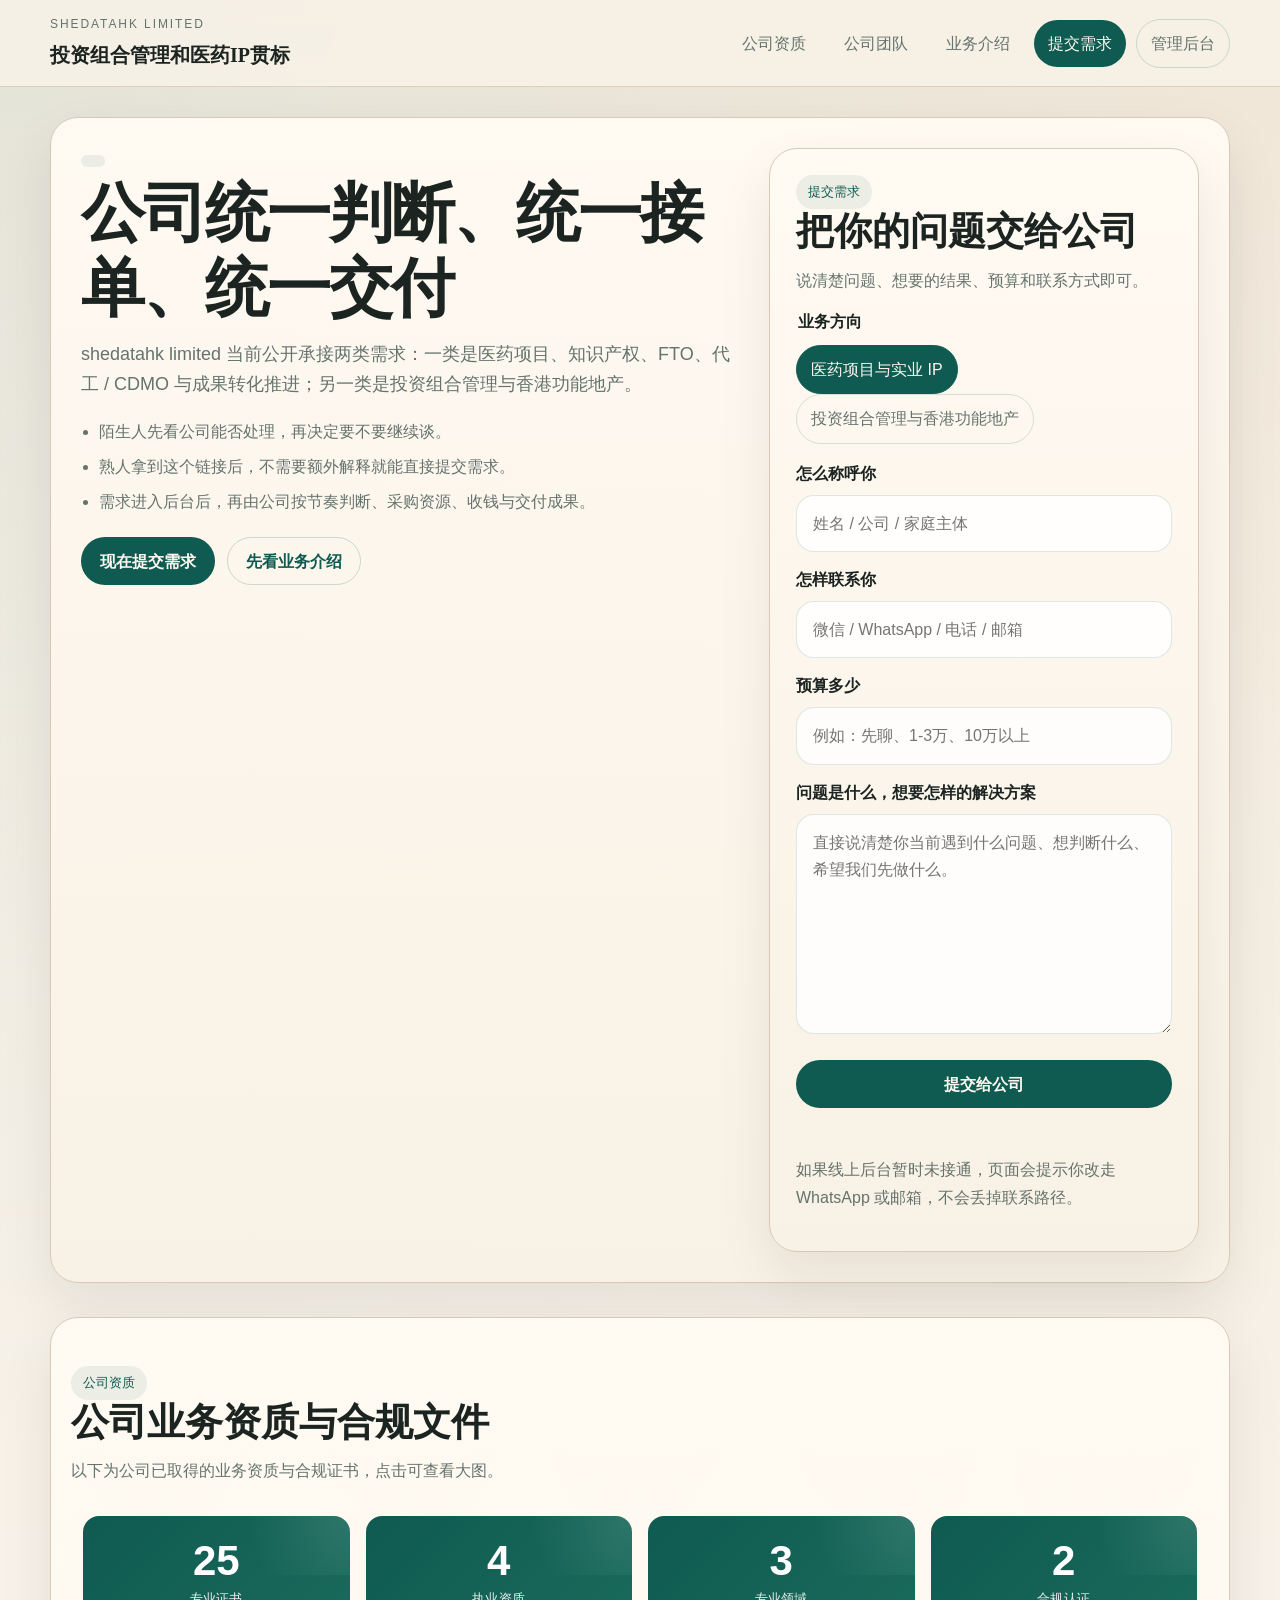
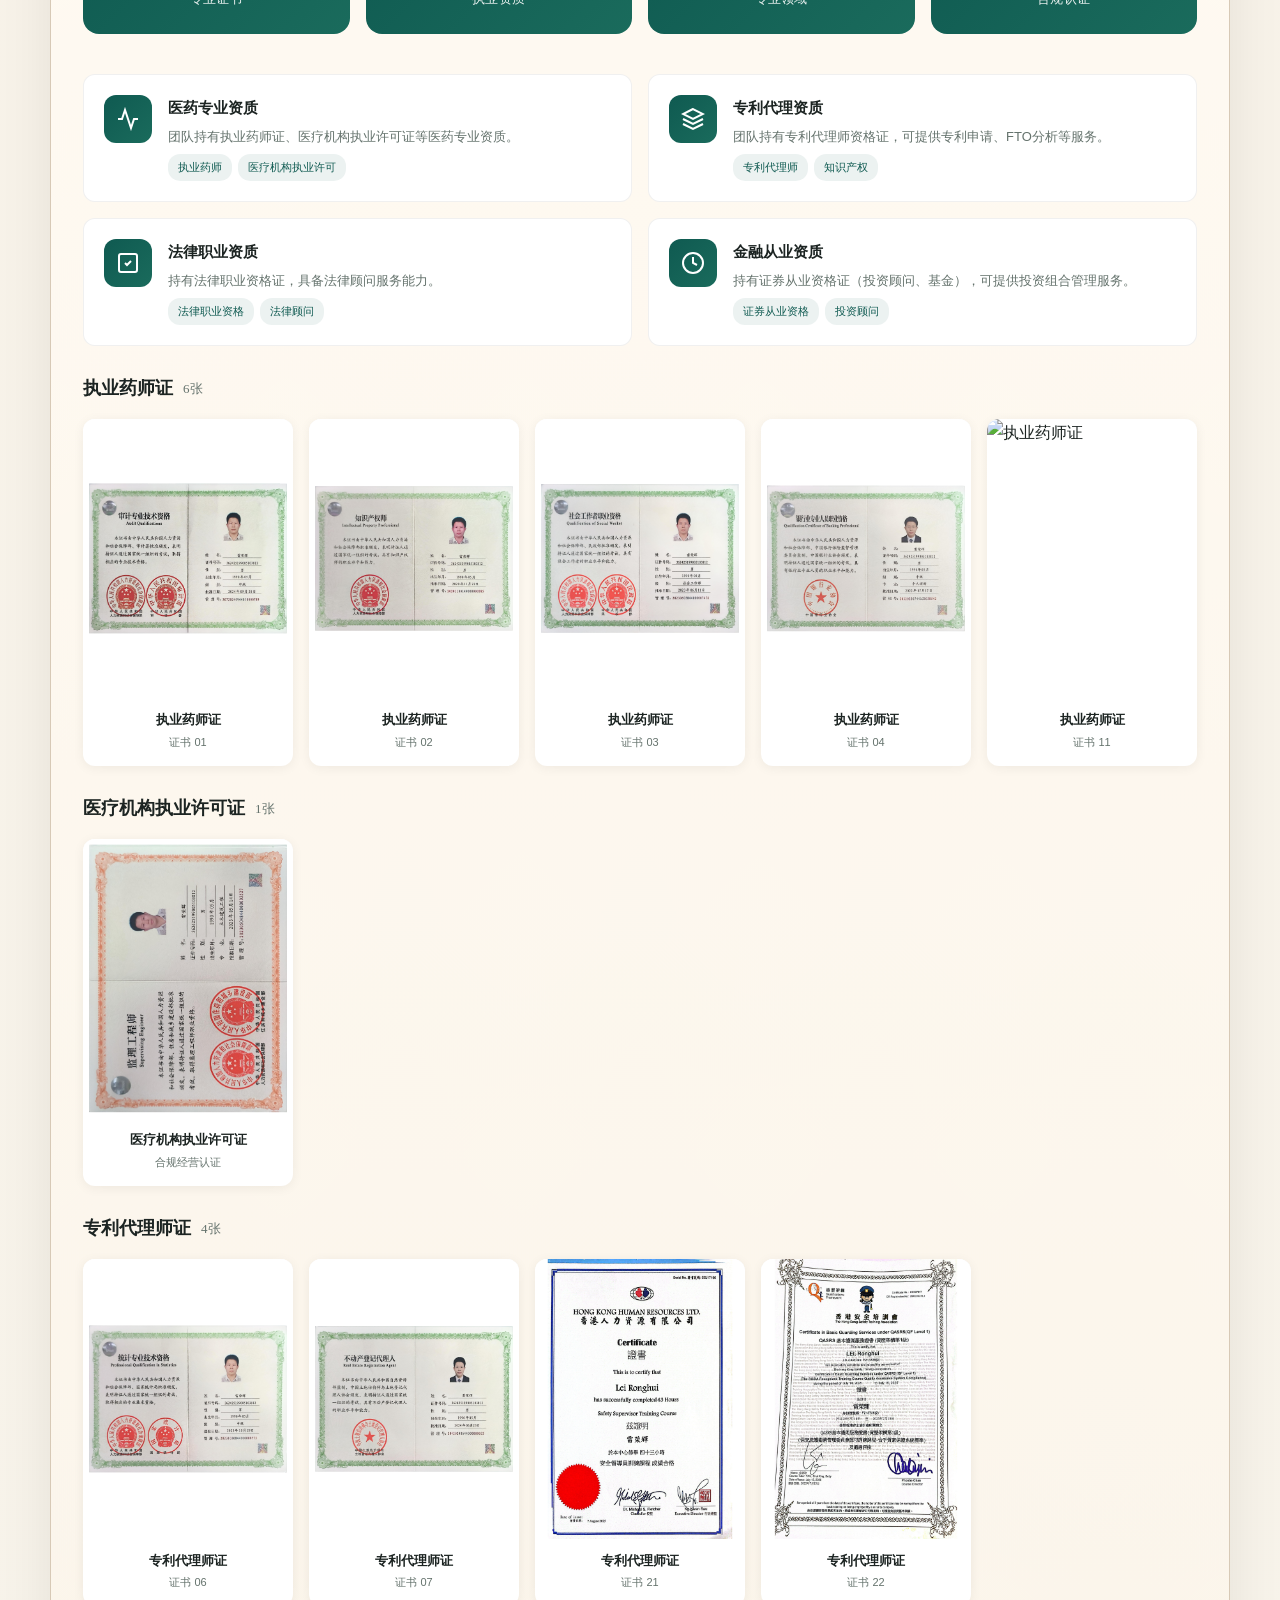
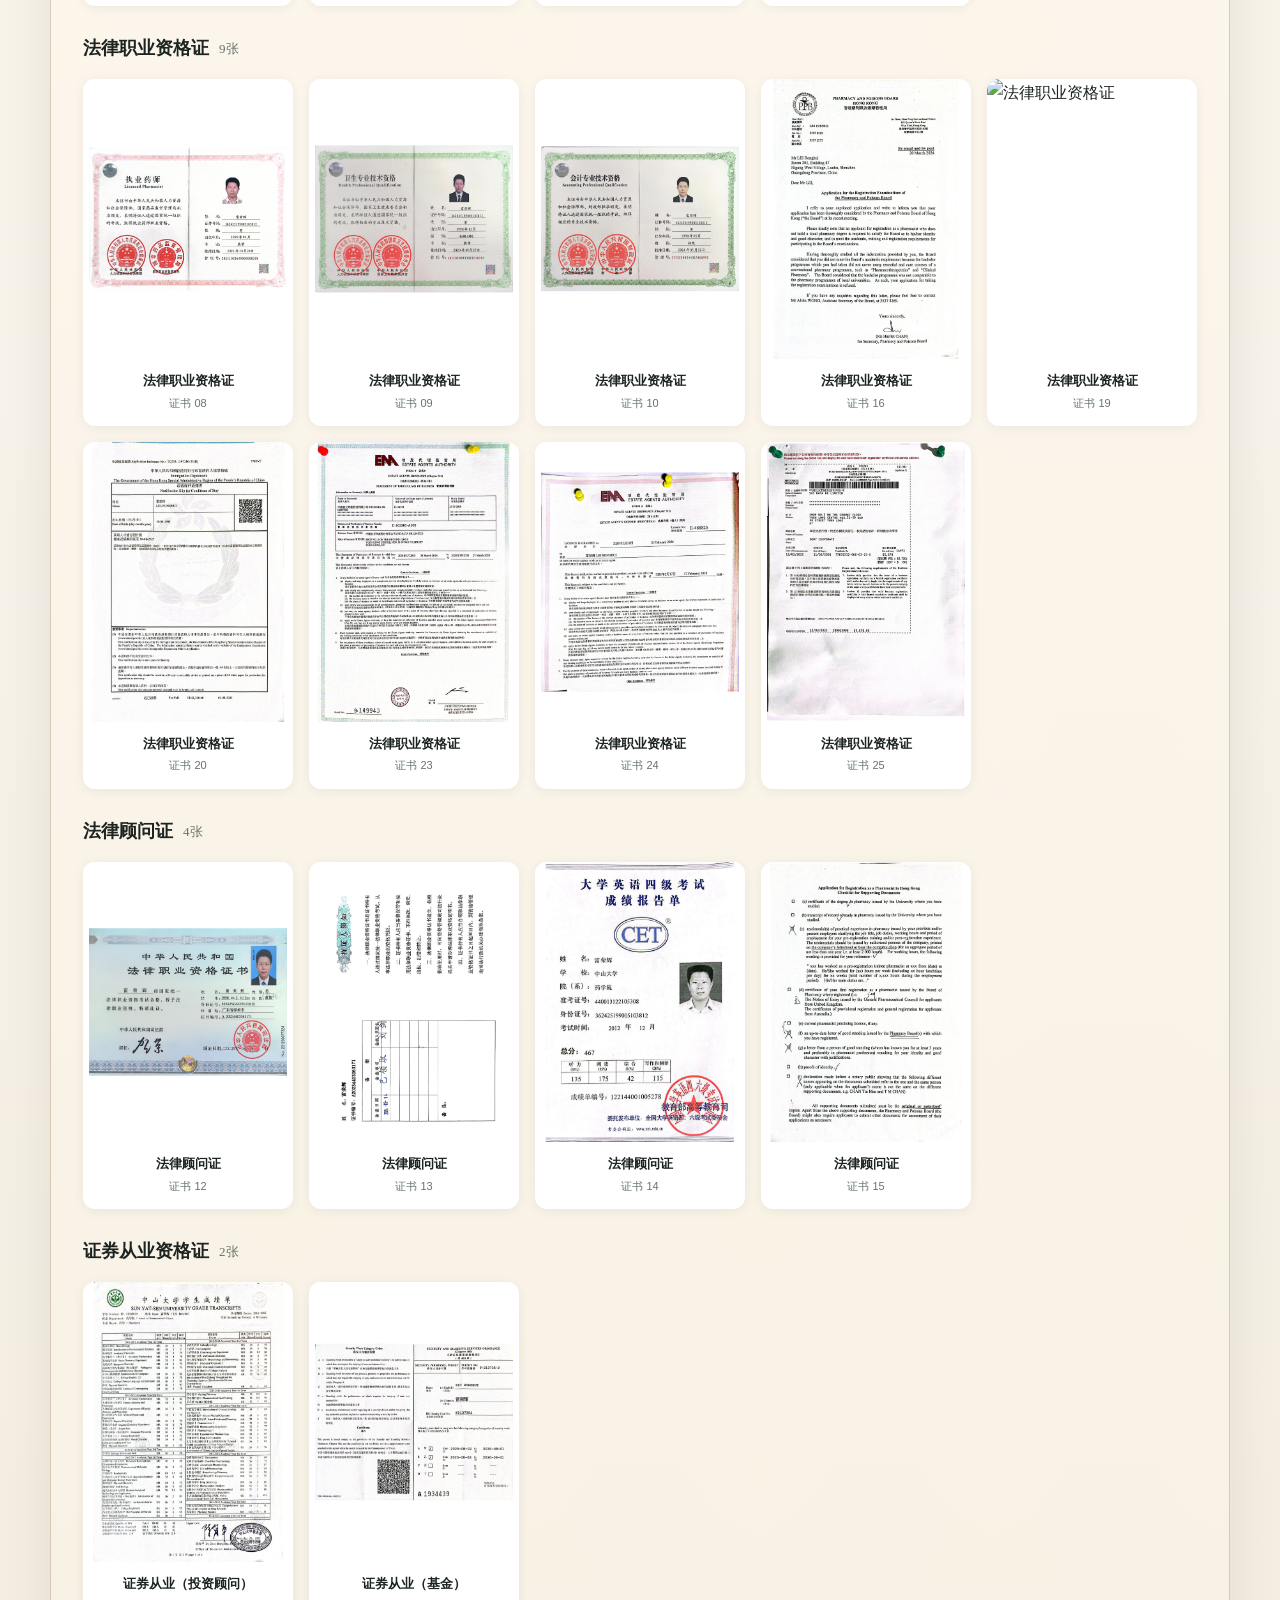
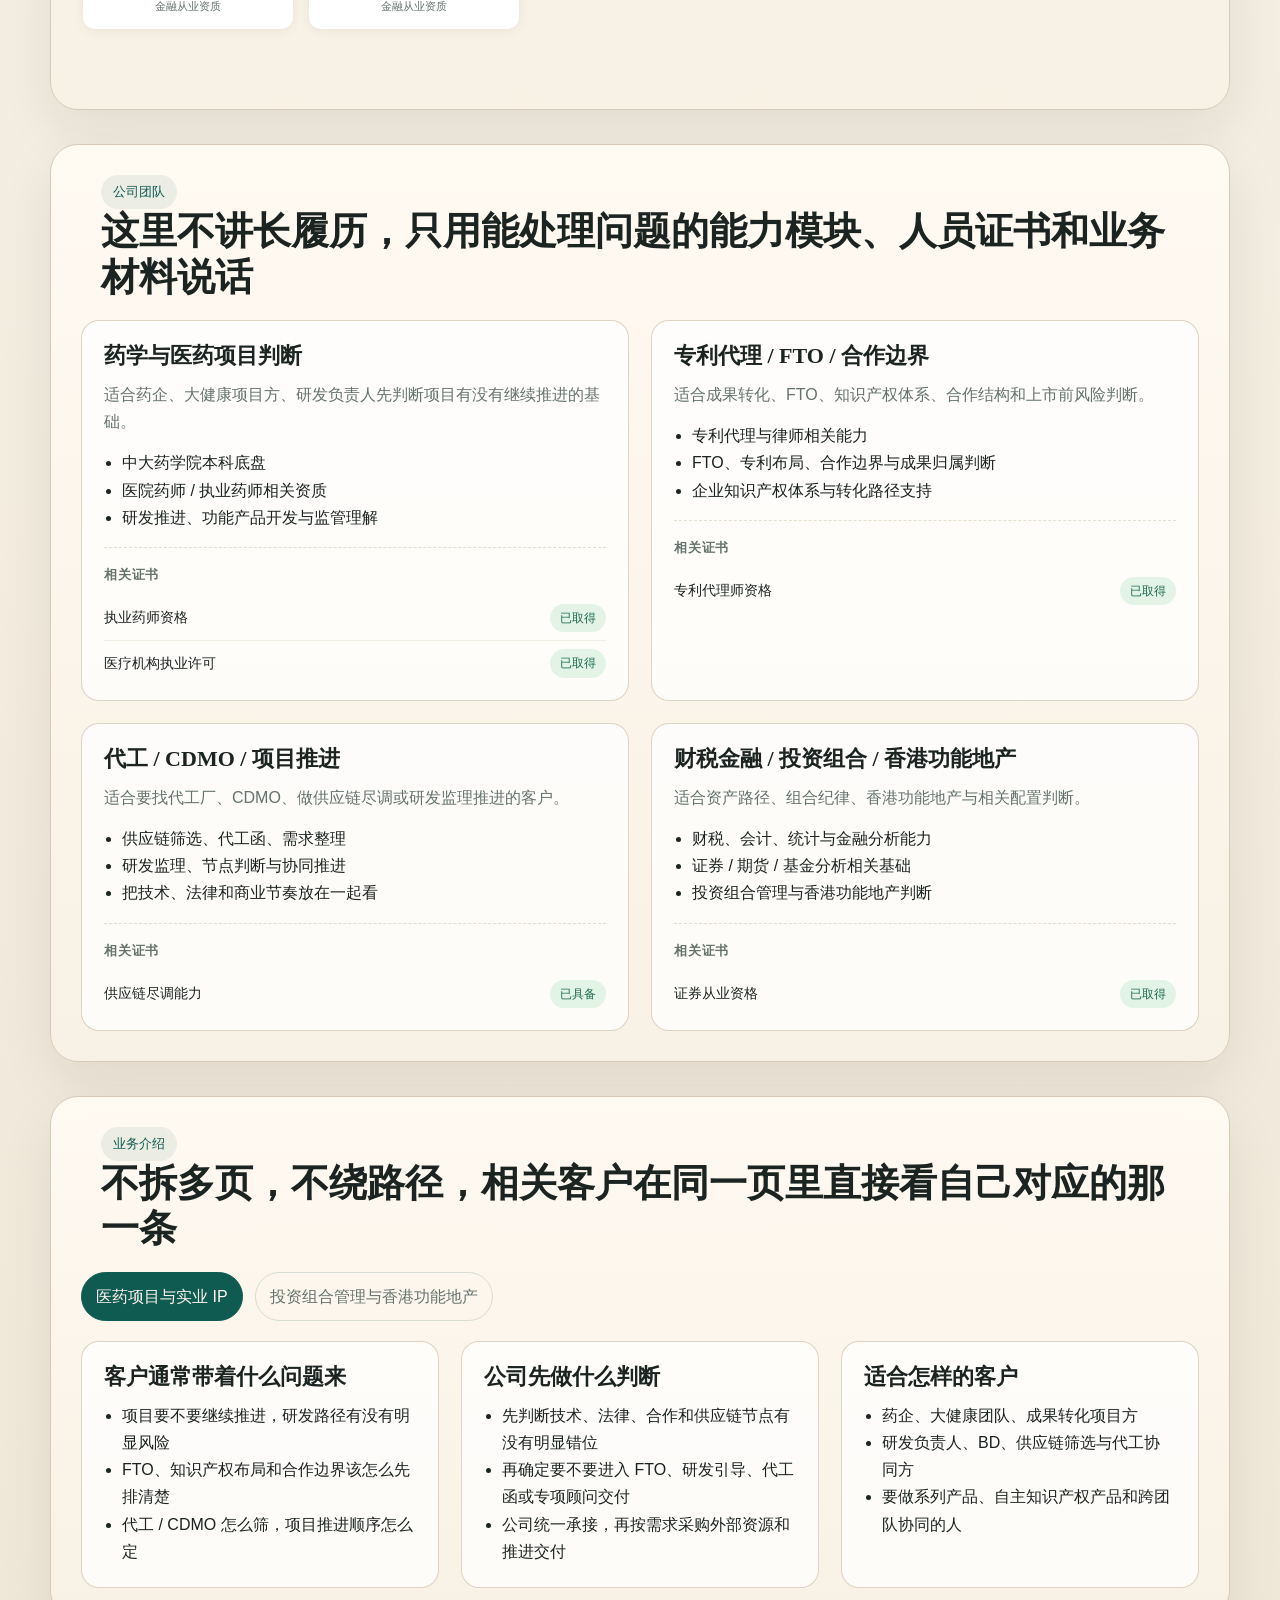
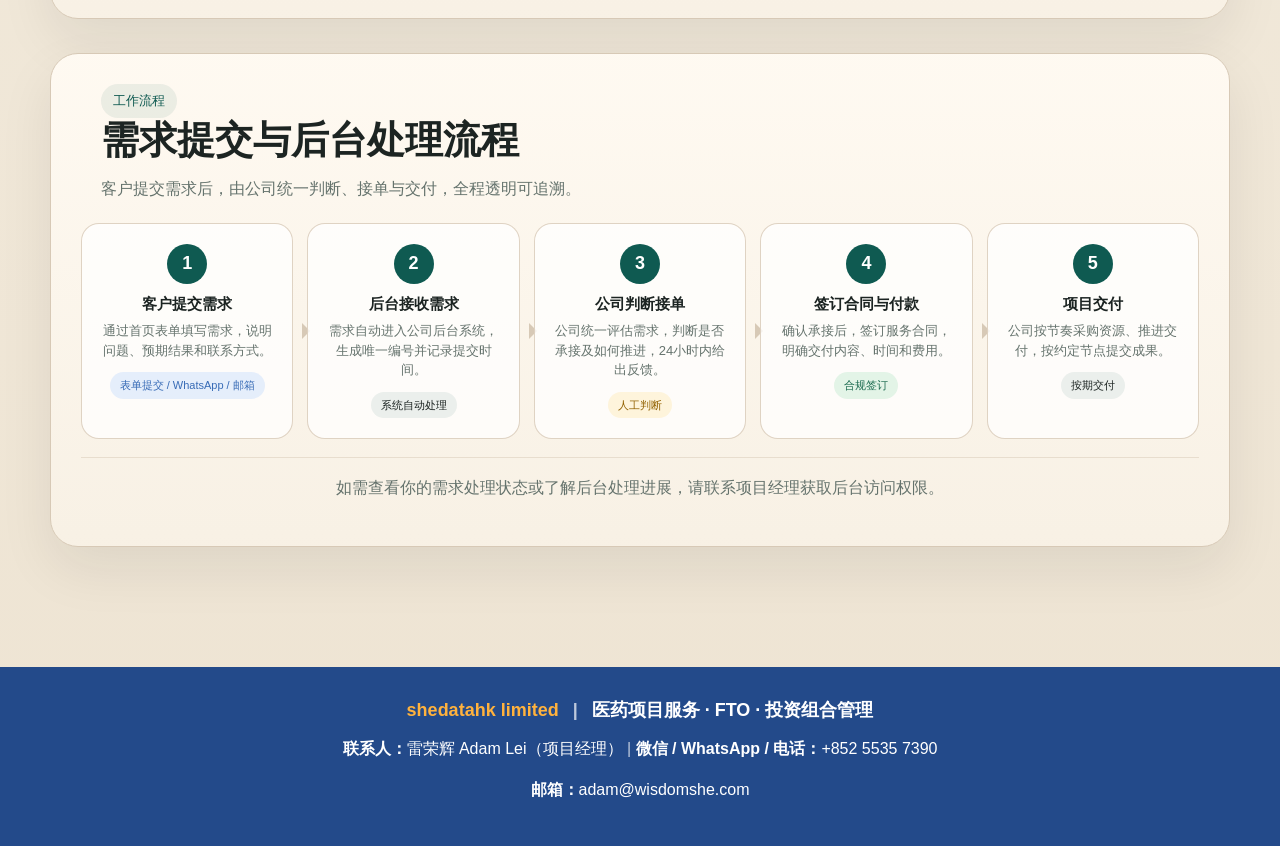
==== commit 40e17bc1: "22 22" ====
--- a/index.html
+++ b/index.html
@@ -20,7 +20,7 @@
       <div class="topbar-inner">
         <a class="brand-mark" href="./" aria-label="shedatahk limited 首页">
           <span class="brand-kicker">SHEDATAHK LIMITED</span>
-          <span class="brand-name">医药项目服务与资产判断</span>
+          <span class="brand-name">投资组合管理和医药IP贯标</span>
         </a>
         <nav class="nav-links" aria-label="页面导航">
           <a class="nav-link" href="#company-qualifications">公司资质</a>
@@ -36,8 +36,8 @@
       <section class="hero section-card" id="top">
         <div class="hero-grid">
           <div class="hero-copy">
-            <span class="eyebrow">公司统一判断、统一接单、统一交付</span>
-            <h1>先把你的问题交给公司，再决定怎么进入交付</h1>
+            <span class="eyebrow"> </span>
+            <h1>公司统一判断、统一接单、统一交付</h1>
             <p class="lead">
               shedatahk limited 当前公开承接两类需求：一类是医药项目、知识产权、FTO、代工 / CDMO
               与成果转化推进；另一类是投资组合管理与香港功能地产。
@@ -336,8 +336,8 @@
       <section class="section section-card" id="company-team">
         <div class="section-header">
           <span class="eyebrow">公司团队</span>
-          <h2>先看团队判断结构，再决定要不要把需求交给公司。</h2>
-          <p>这里不讲长履历，只用能处理问题的能力模块、人员证书和业务材料说话。</p>
+          <h2>这里不讲长履历，只用能处理问题的能力模块、人员证书和业务材料说话</h2>
+          <p></p>
         </div>
 
         <div class="team-grid">
@@ -418,8 +418,8 @@
       <section class="section section-card" id="business-intro">
         <div class="section-header">
           <span class="eyebrow">业务介绍</span>
-          <h2>公司当前公开承接的两条业务线。</h2>
-          <p>不拆多页，不绕路径，相关客户在同一页里直接看自己对应的那一条。</p>
+          <h2>不拆多页，不绕路径，相关客户在同一页里直接看自己对应的那一条</h2>
+          <p></p>
         </div>
 
         <div class="tab-bar" role="tablist" aria-label="业务介绍">
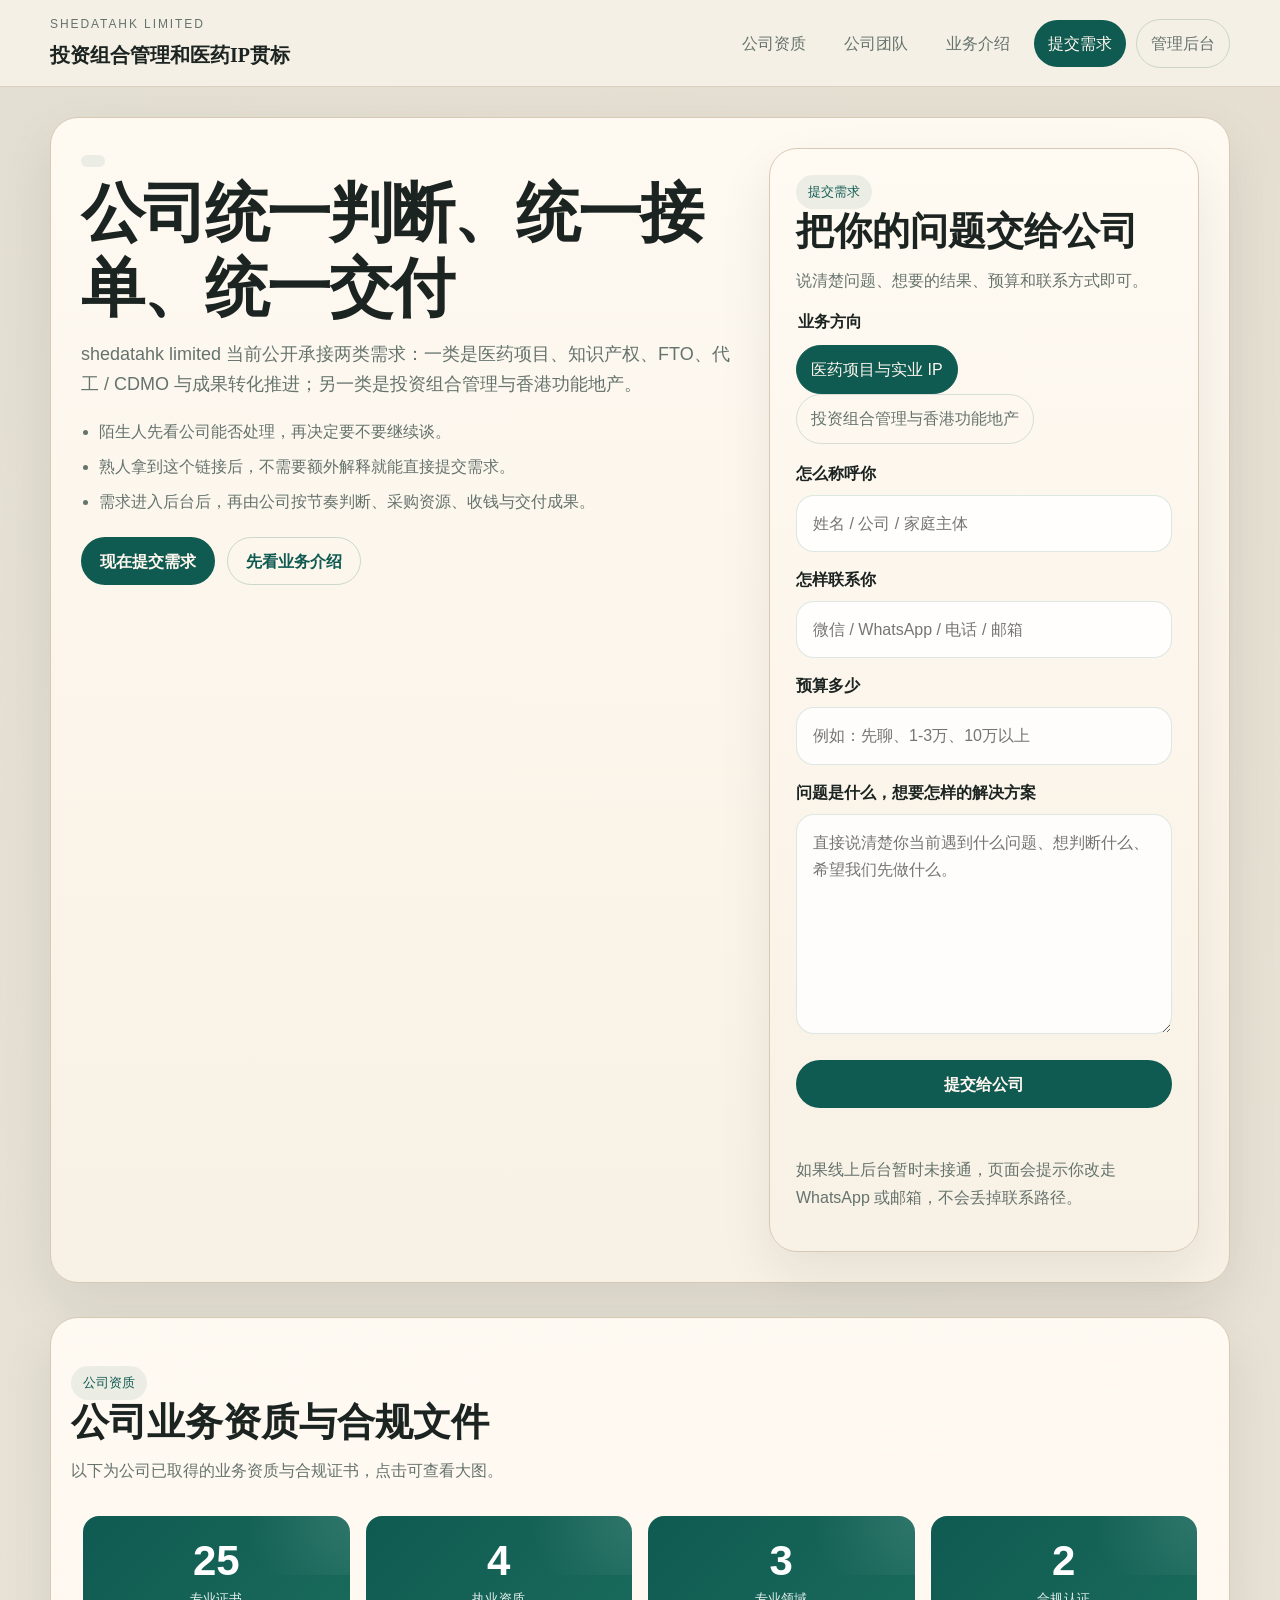
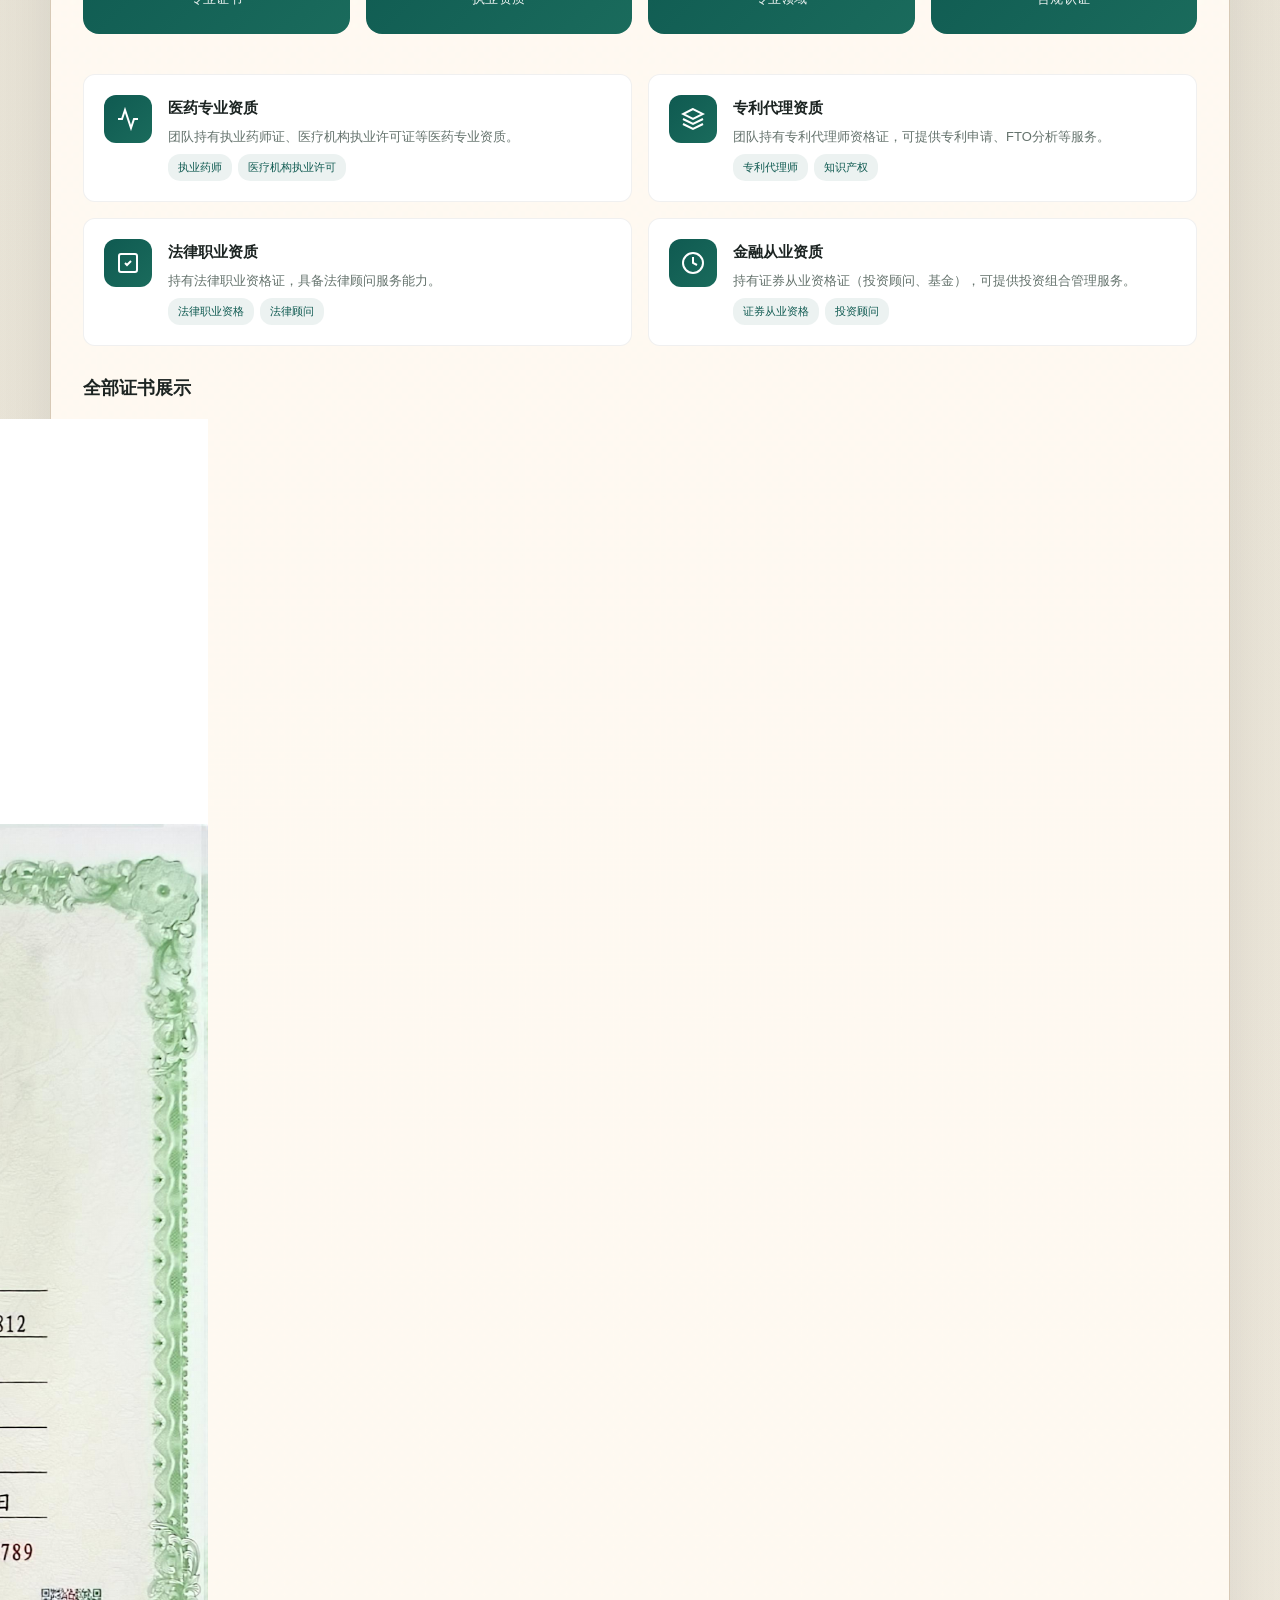
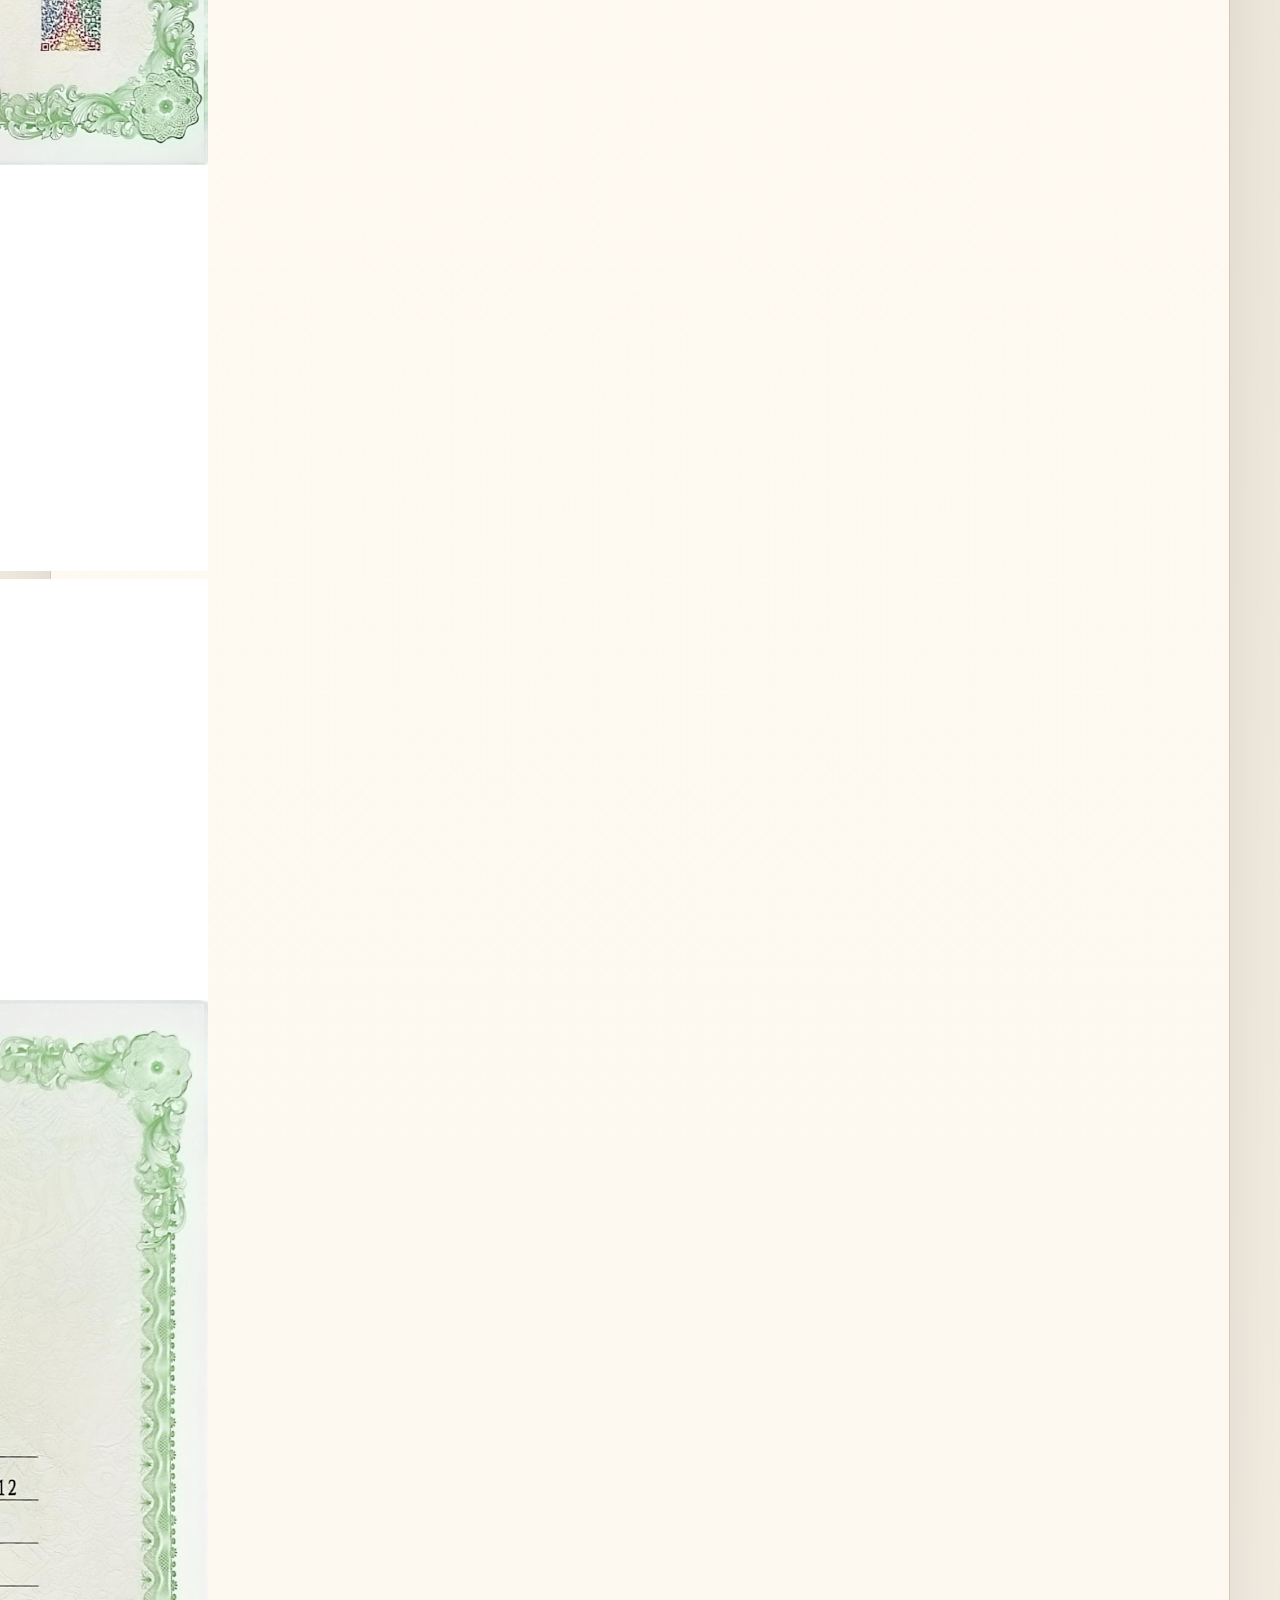
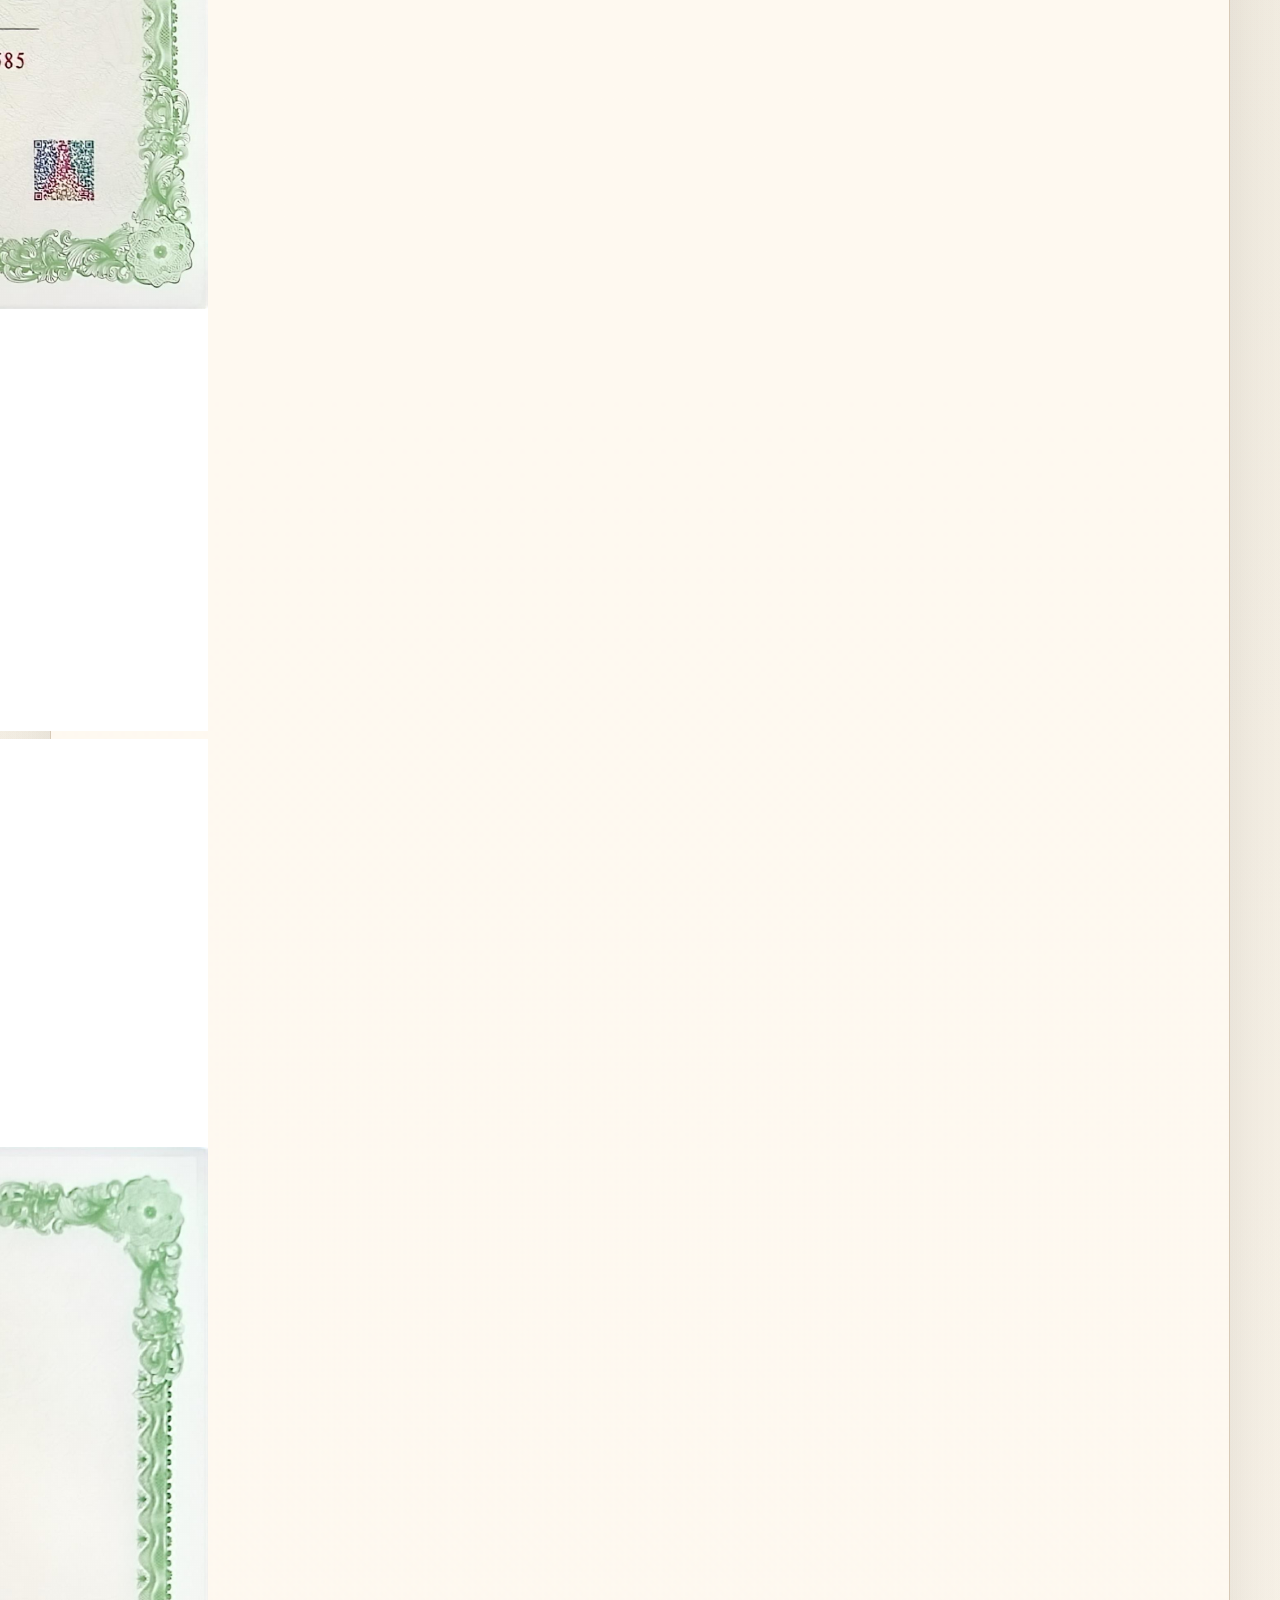
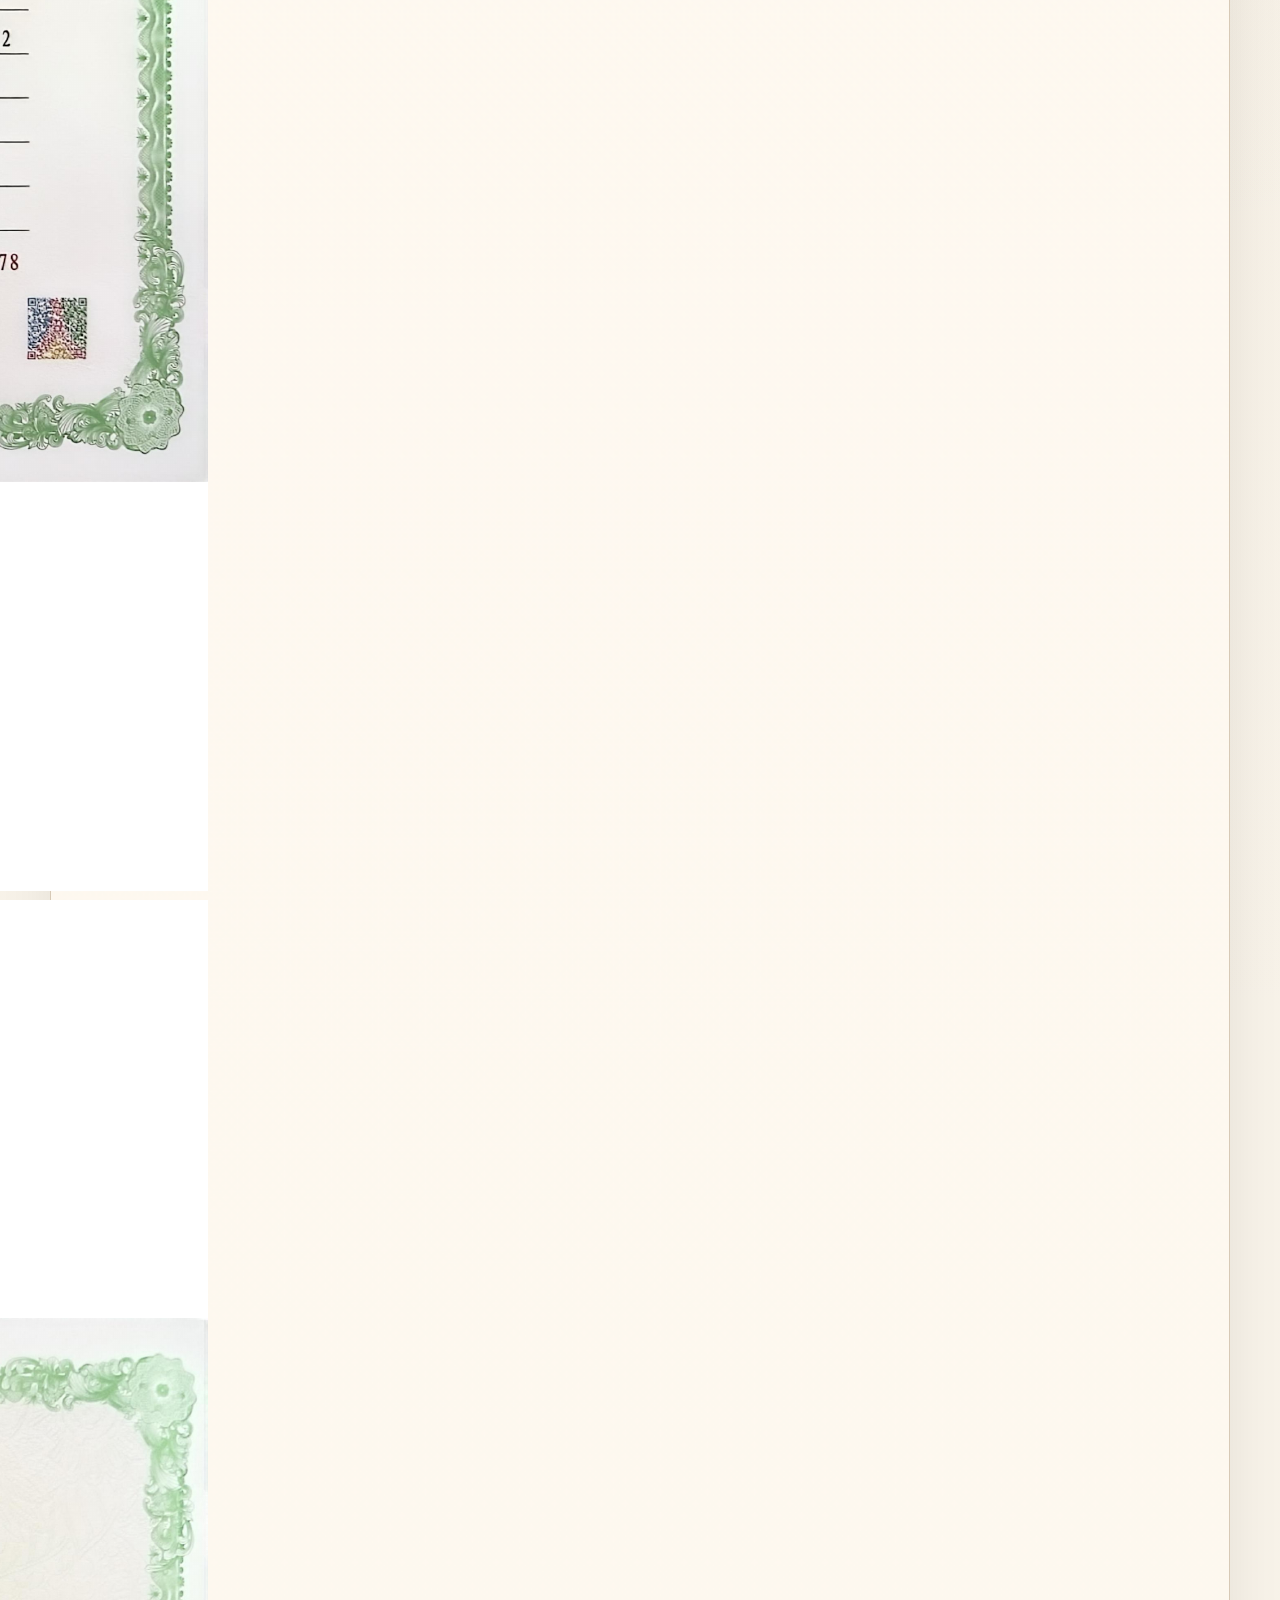
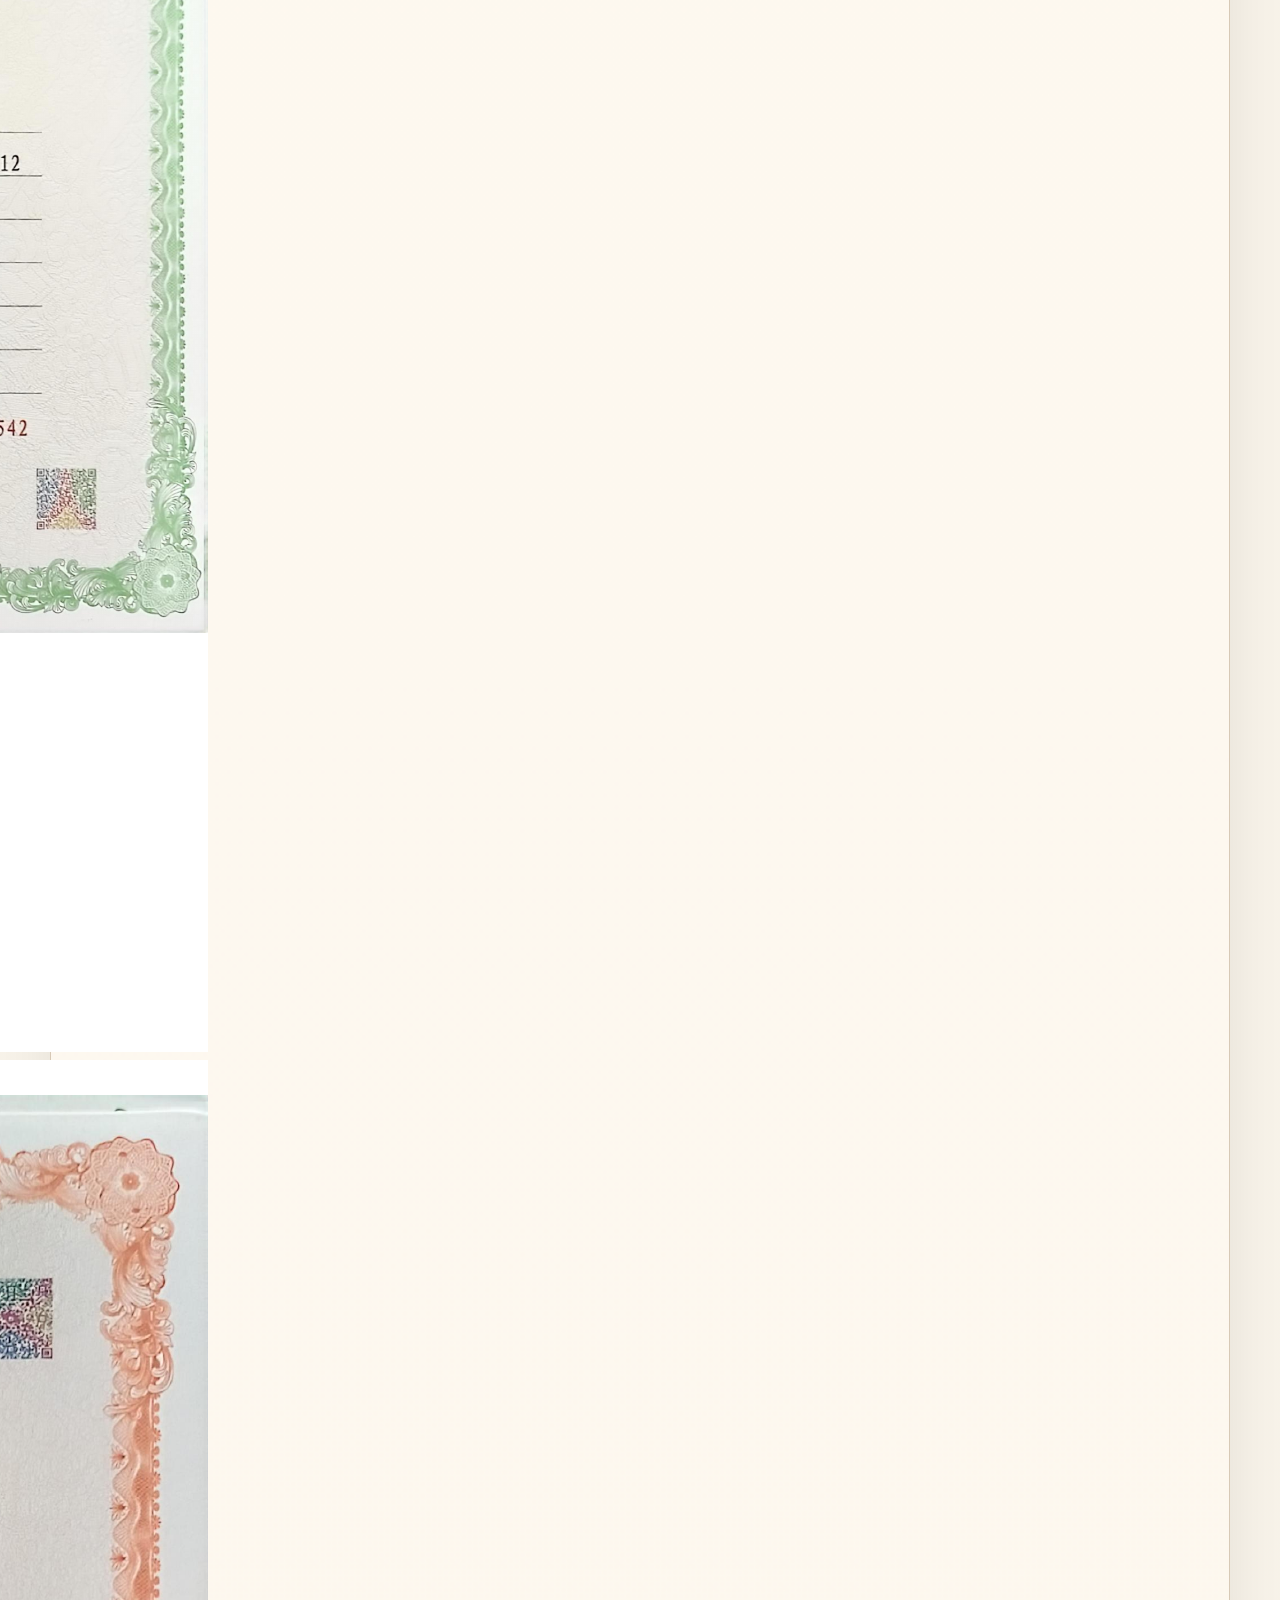
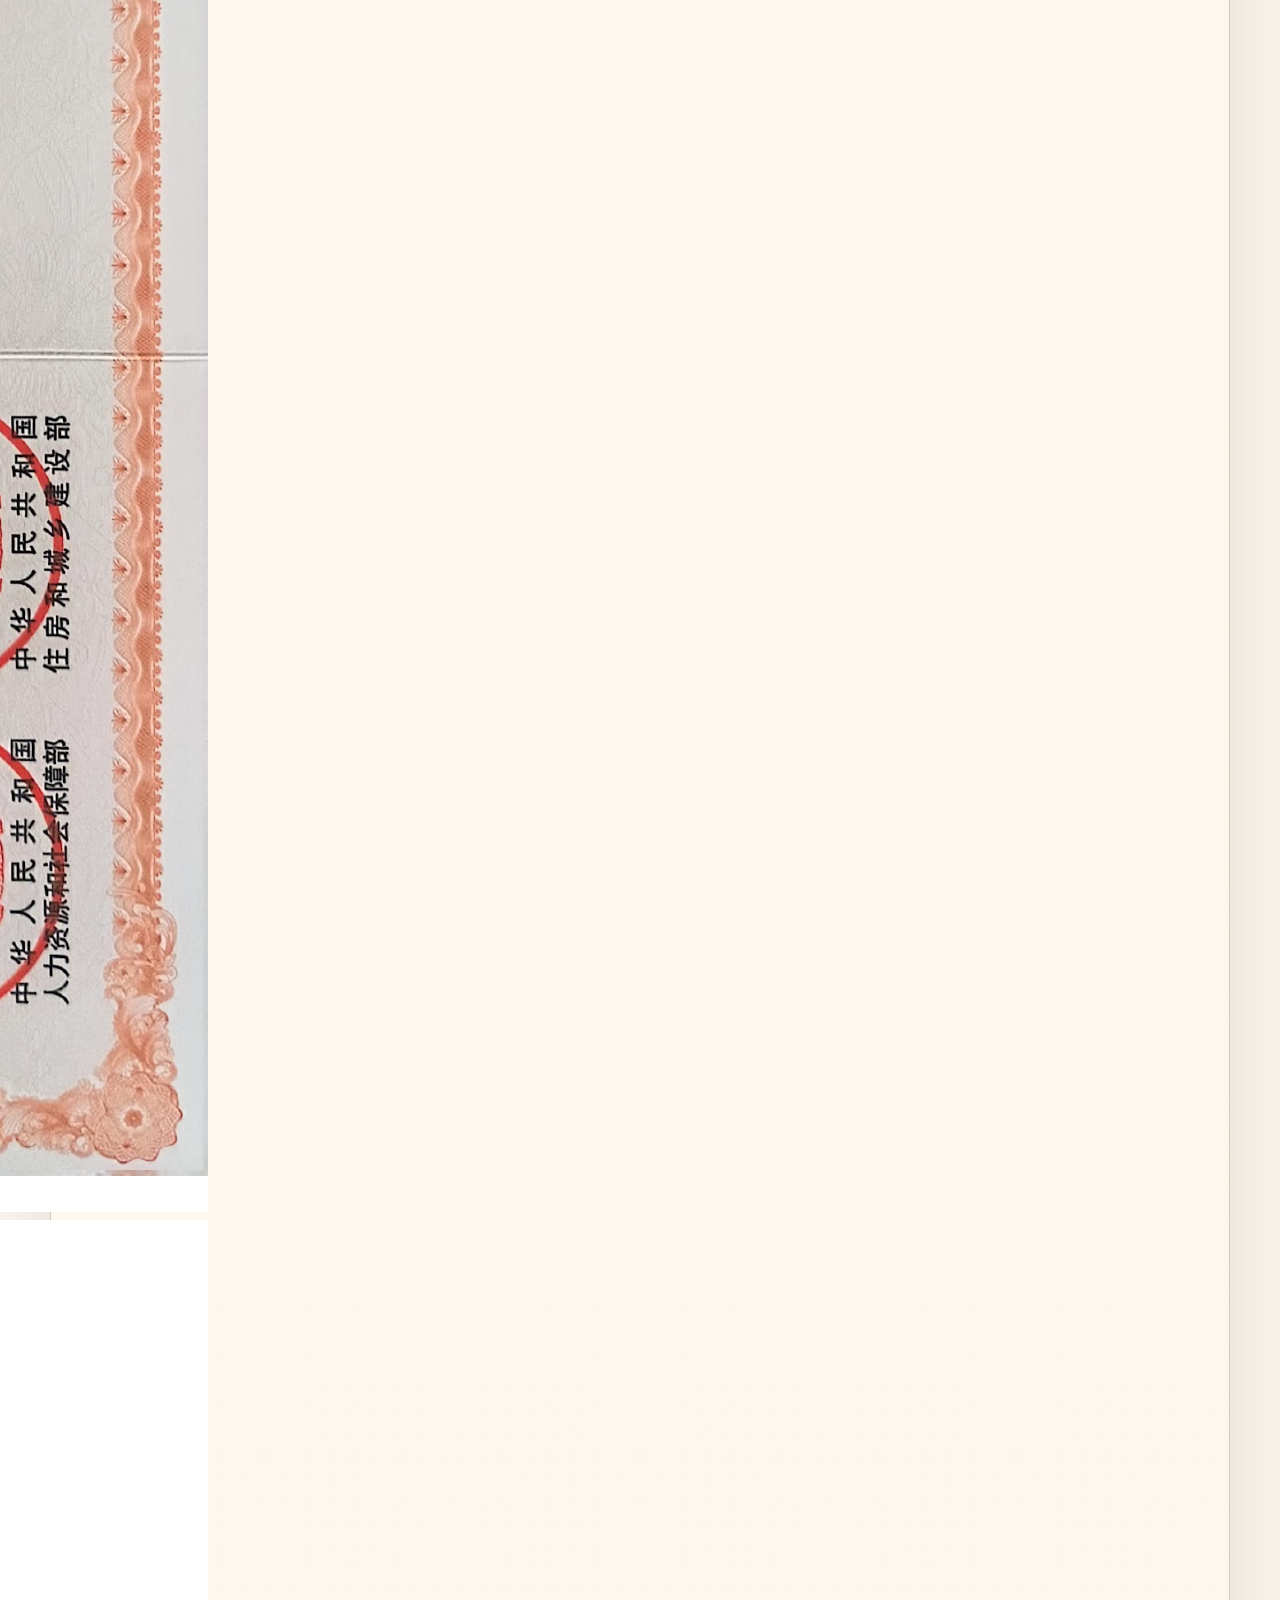
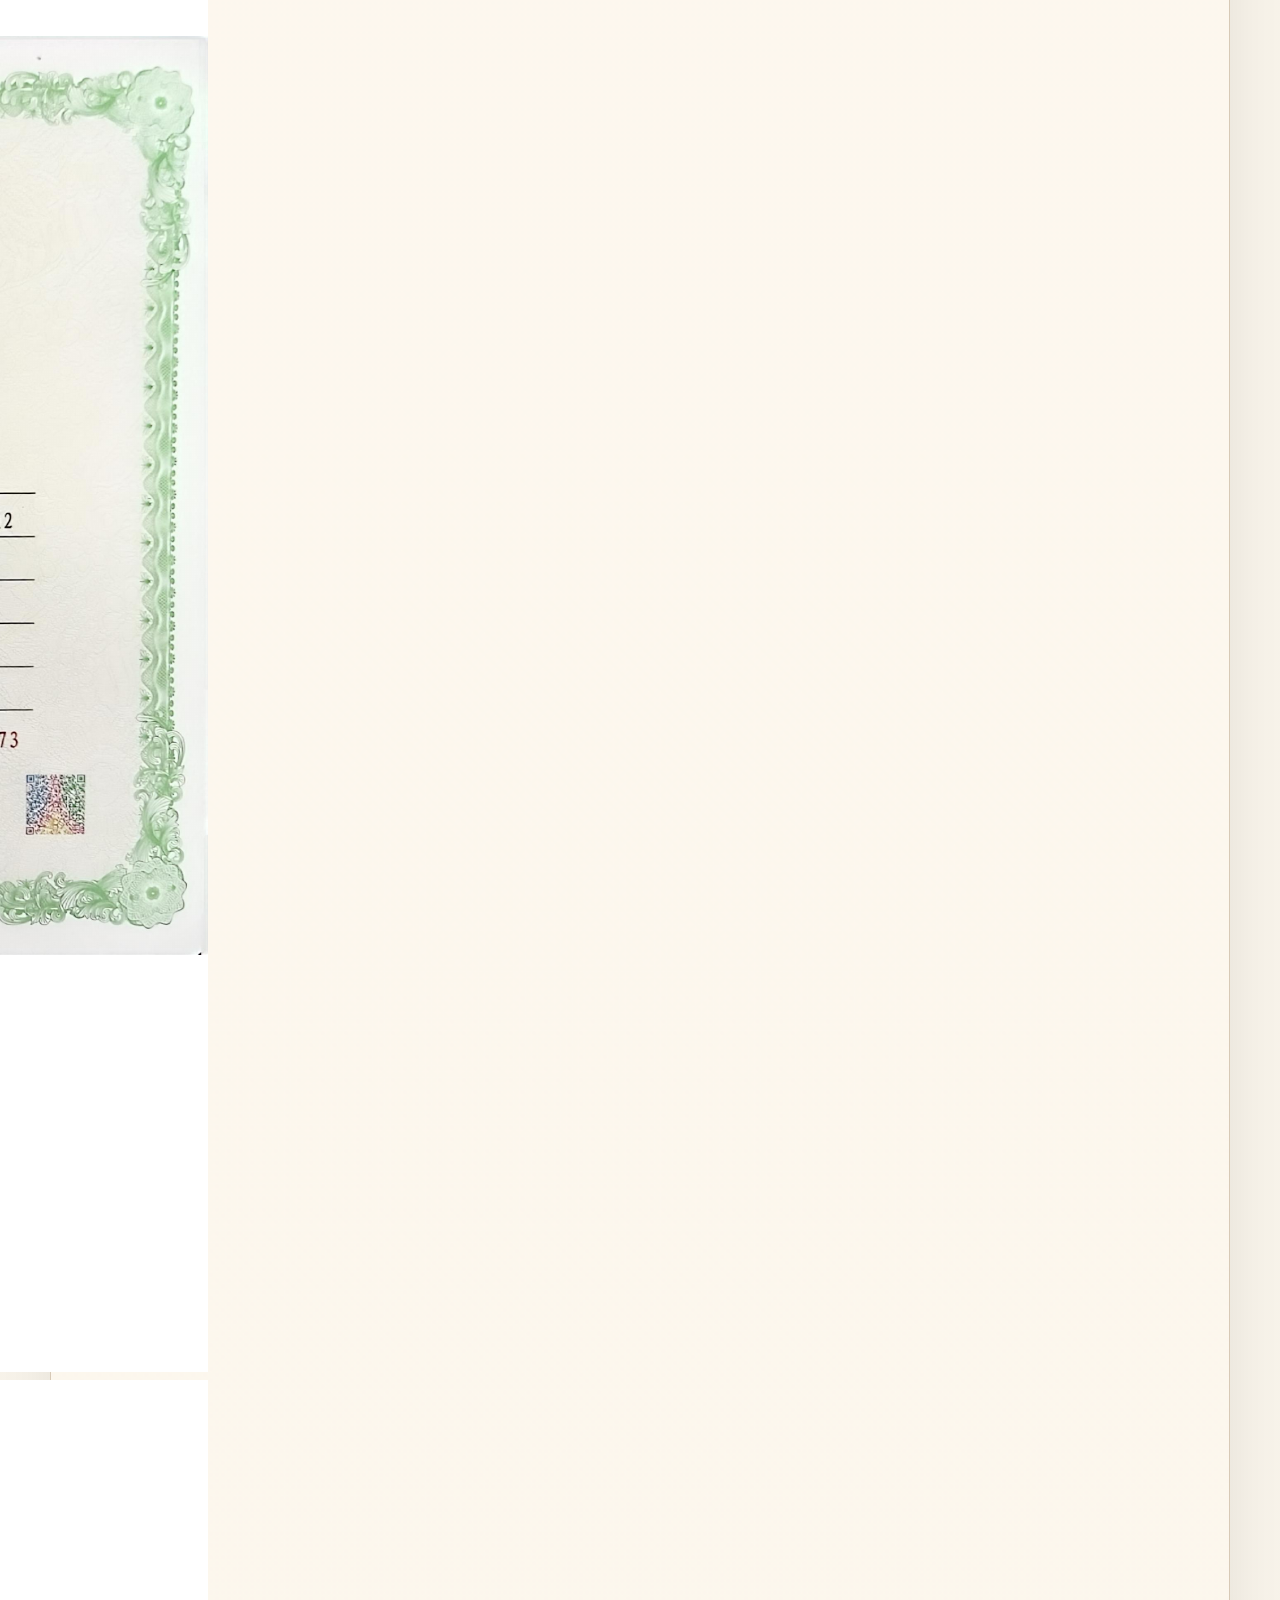
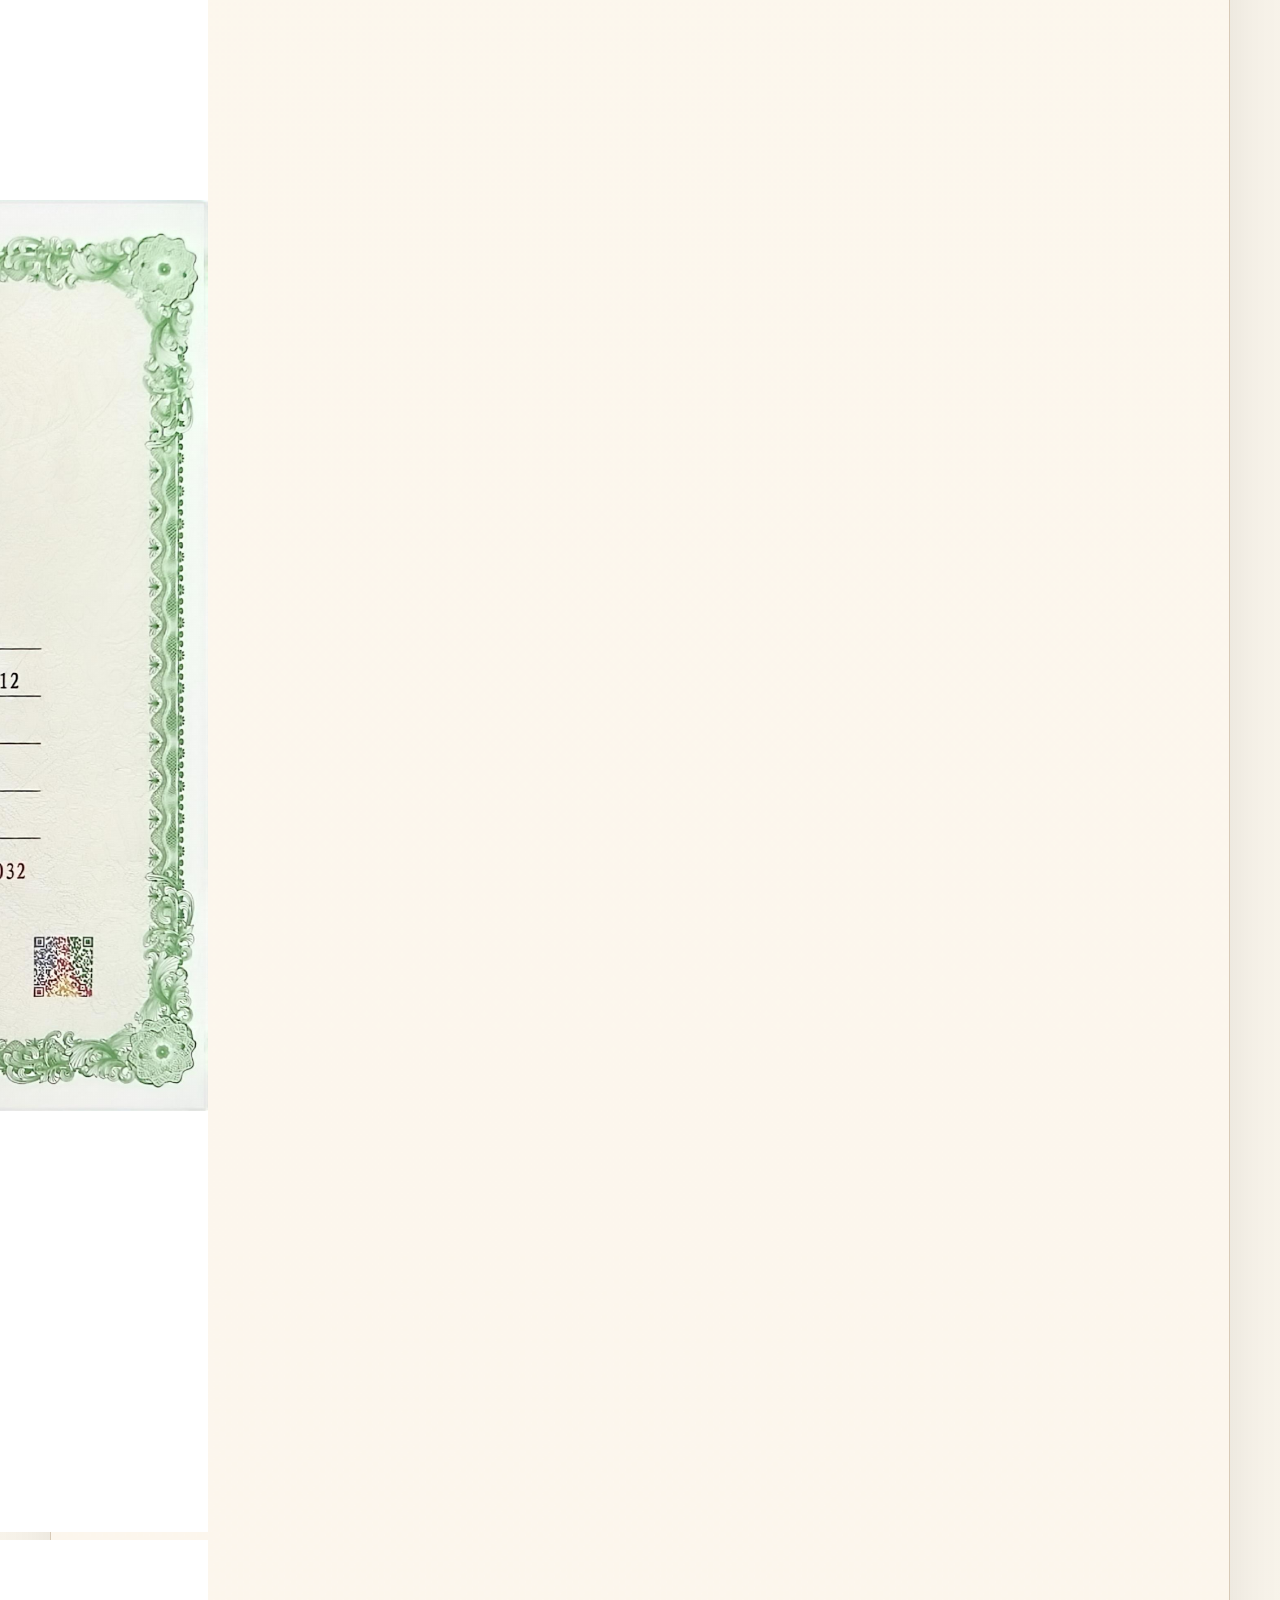
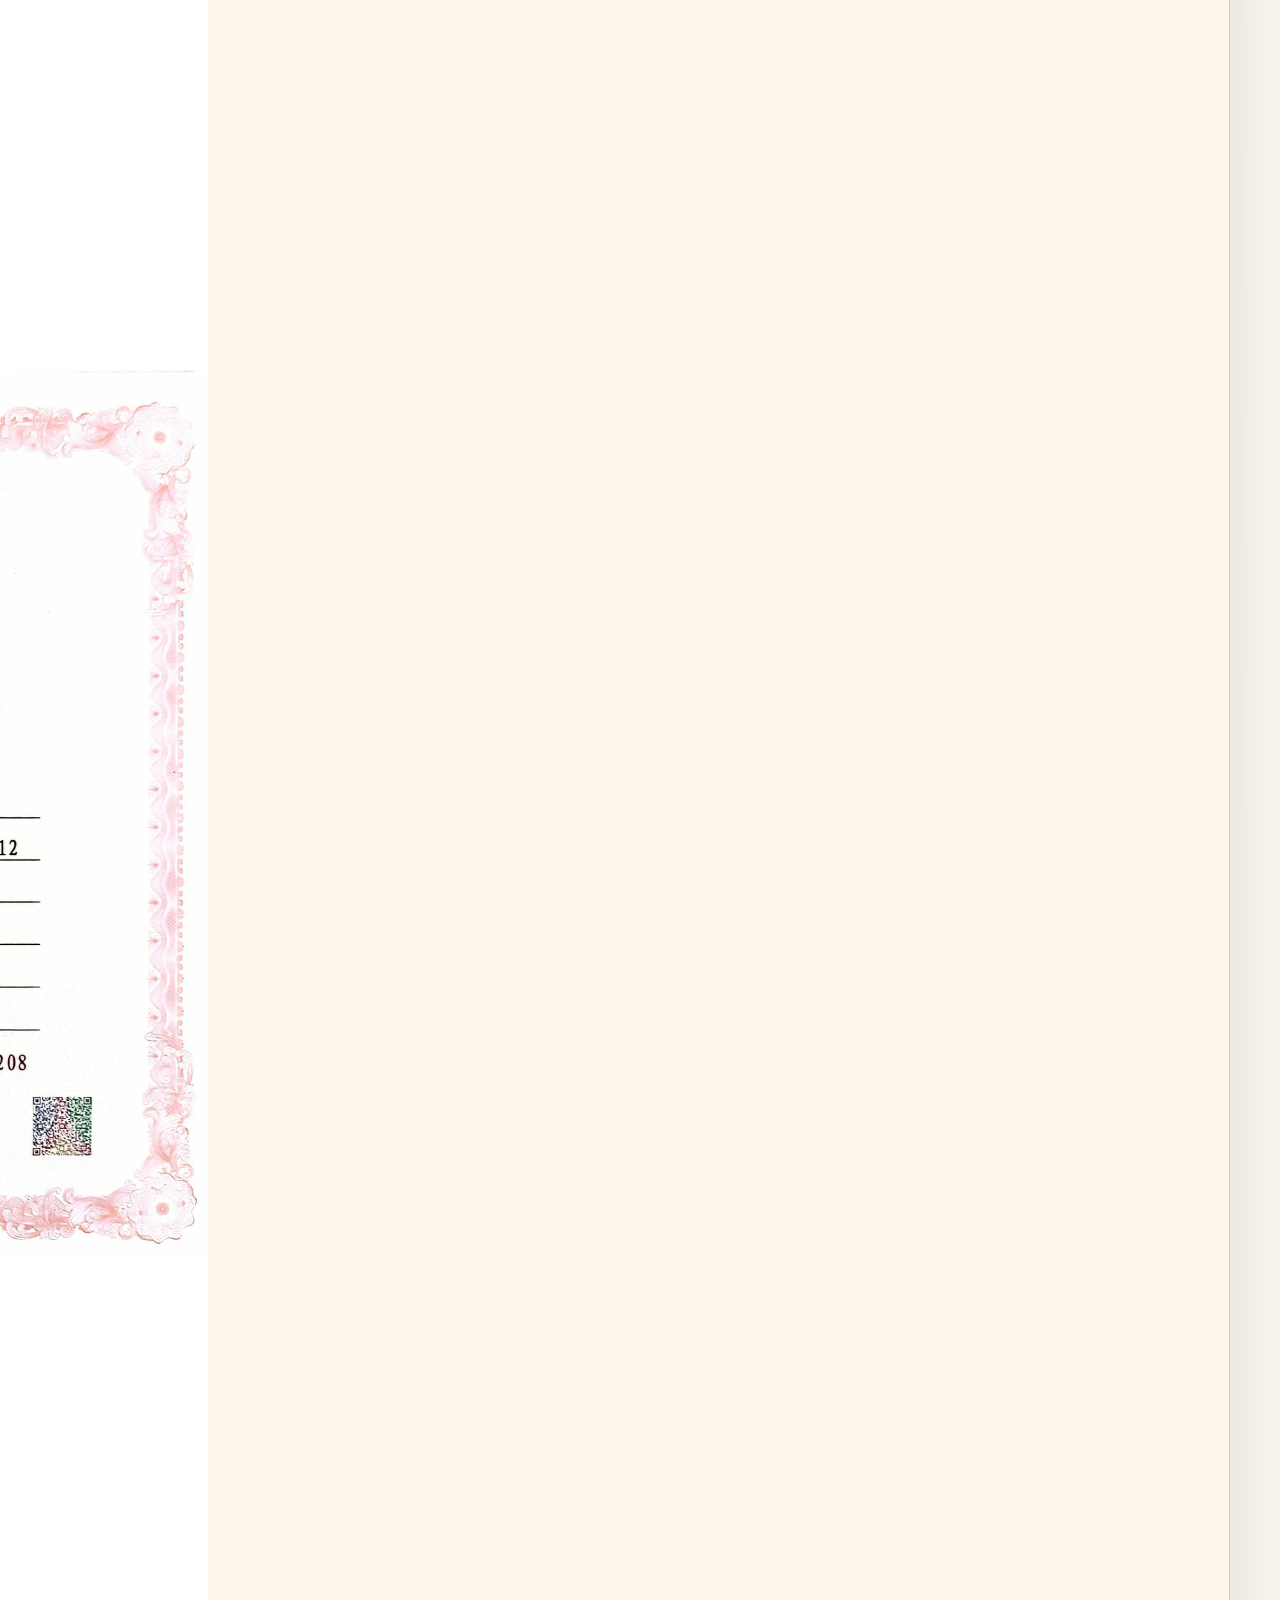
==== commit ba19b6aa: "Refactor certificate display with carousel and modal Removed old certificate sections and added a ca" ====
--- a/index.html
+++ b/index.html
@@ -201,134 +201,74 @@
             </div>
           </div>
 
-          <!-- 执业药师证 -->
-          <h3 class="cert-section-title">执业药师证 <span>6张</span></h3>
-          <div class="cert-gallery-new">
-            <div class="cert-item" data-index="0">
-              <div class="cert-item-image"><img src="assets/images/credentials/cert-01.png" alt="执业药师证"></div>
-              <div class="cert-item-info"><h4>执业药师证</h4><p>证书 01</p></div>
-            </div>
-            <div class="cert-item" data-index="1">
-              <div class="cert-item-image"><img src="assets/images/credentials/cert-02.png" alt="执业药师证"></div>
-              <div class="cert-item-info"><h4>执业药师证</h4><p>证书 02</p></div>
-            </div>
-            <div class="cert-item" data-index="2">
-              <div class="cert-item-image"><img src="assets/images/credentials/cert-03.png" alt="执业药师证"></div>
-              <div class="cert-item-info"><h4>执业药师证</h4><p>证书 03</p></div>
-            </div>
-            <div class="cert-item" data-index="3">
-              <div class="cert-item-image"><img src="assets/images/credentials/cert-04.png" alt="执业药师证"></div>
-              <div class="cert-item-info"><h4>执业药师证</h4><p>证书 04</p></div>
-            </div>
-            <div class="cert-item" data-index="10">
-              <div class="cert-item-image"><img src="assets/images/credentials/cert-11.png" alt="执业药师证"></div>
-              <div class="cert-item-info"><h4>执业药师证</h4><p>证书 11</p></div>
-            </div>
-          </div>
-
-          <!-- 医疗机构执业许可 -->
-          <h3 class="cert-section-title">医疗机构执业许可证 <span>1张</span></h3>
-          <div class="cert-gallery-new">
-            <div class="cert-item" data-index="4">
-              <div class="cert-item-image"><img src="assets/images/credentials/cert-05.png" alt="医疗机构执业许可证"></div>
-              <div class="cert-item-info"><h4>医疗机构执业许可证</h4><p>合规经营认证</p></div>
-            </div>
-          </div>
-
-          <!-- 专利代理师证 -->
-          <h3 class="cert-section-title">专利代理师证 <span>4张</span></h3>
-          <div class="cert-gallery-new">
-            <div class="cert-item" data-index="5">
-              <div class="cert-item-image"><img src="assets/images/credentials/cert-06.png" alt="专利代理师证"></div>
-              <div class="cert-item-info"><h4>专利代理师证</h4><p>证书 06</p></div>
-            </div>
-            <div class="cert-item" data-index="6">
-              <div class="cert-item-image"><img src="assets/images/credentials/cert-07.png" alt="专利代理师证"></div>
-              <div class="cert-item-info"><h4>专利代理师证</h4><p>证书 07</p></div>
-            </div>
-            <div class="cert-item" data-index="20">
-              <div class="cert-item-image"><img src="assets/images/credentials/cert-21.png" alt="专利代理师证"></div>
-              <div class="cert-item-info"><h4>专利代理师证</h4><p>证书 21</p></div>
-            </div>
-            <div class="cert-item" data-index="21">
-              <div class="cert-item-image"><img src="assets/images/credentials/cert-22.png" alt="专利代理师证"></div>
-              <div class="cert-item-info"><h4>专利代理师证</h4><p>证书 22</p></div>
-            </div>
-          </div>
-
-          <!-- 法律职业资格证 -->
-          <h3 class="cert-section-title">法律职业资格证 <span>9张</span></h3>
-          <div class="cert-gallery-new">
-            <div class="cert-item" data-index="7">
-              <div class="cert-item-image"><img src="assets/images/credentials/cert-08.png" alt="法律职业资格证"></div>
-              <div class="cert-item-info"><h4>法律职业资格证</h4><p>证书 08</p></div>
-            </div>
-            <div class="cert-item" data-index="8">
-              <div class="cert-item-image"><img src="assets/images/credentials/cert-09.png" alt="法律职业资格证"></div>
-              <div class="cert-item-info"><h4>法律职业资格证</h4><p>证书 09</p></div>
-            </div>
-            <div class="cert-item" data-index="9">
-              <div class="cert-item-image"><img src="assets/images/credentials/cert-10.png" alt="法律职业资格证"></div>
-              <div class="cert-item-info"><h4>法律职业资格证</h4><p>证书 10</p></div>
-            </div>
-            <div class="cert-item" data-index="15">
-              <div class="cert-item-image"><img src="assets/images/credentials/cert-16.png" alt="法律职业资格证"></div>
-              <div class="cert-item-info"><h4>法律职业资格证</h4><p>证书 16</p></div>
-            </div>
-            <div class="cert-item" data-index="18">
-              <div class="cert-item-image"><img src="assets/images/credentials/cert-19.png" alt="法律职业资格证"></div>
-              <div class="cert-item-info"><h4>法律职业资格证</h4><p>证书 19</p></div>
-            </div>
-            <div class="cert-item" data-index="19">
-              <div class="cert-item-image"><img src="assets/images/credentials/cert-20.png" alt="法律职业资格证"></div>
-              <div class="cert-item-info"><h4>法律职业资格证</h4><p>证书 20</p></div>
-            </div>
-            <div class="cert-item" data-index="22">
-              <div class="cert-item-image"><img src="assets/images/credentials/cert-23.png" alt="法律职业资格证"></div>
-              <div class="cert-item-info"><h4>法律职业资格证</h4><p>证书 23</p></div>
-            </div>
-            <div class="cert-item" data-index="23">
-              <div class="cert-item-image"><img src="assets/images/credentials/cert-24.png" alt="法律职业资格证"></div>
-              <div class="cert-item-info"><h4>法律职业资格证</h4><p>证书 24</p></div>
-            </div>
-            <div class="cert-item" data-index="24">
-              <div class="cert-item-image"><img src="assets/images/credentials/cert-25.png" alt="法律职业资格证"></div>
-              <div class="cert-item-info"><h4>法律职业资格证</h4><p>证书 25</p></div>
-            </div>
-          </div>
-
-          <!-- 法律顾问证 -->
-          <h3 class="cert-section-title">法律顾问证 <span>4张</span></h3>
-          <div class="cert-gallery-new">
-            <div class="cert-item" data-index="11">
-              <div class="cert-item-image"><img src="assets/images/credentials/cert-12.png" alt="法律顾问证"></div>
-              <div class="cert-item-info"><h4>法律顾问证</h4><p>证书 12</p></div>
-            </div>
-            <div class="cert-item" data-index="12">
-              <div class="cert-item-image"><img src="assets/images/credentials/cert-13.png" alt="法律顾问证"></div>
-              <div class="cert-item-info"><h4>法律顾问证</h4><p>证书 13</p></div>
-            </div>
-            <div class="cert-item" data-index="13">
-              <div class="cert-item-image"><img src="assets/images/credentials/cert-14.png" alt="法律顾问证"></div>
-              <div class="cert-item-info"><h4>法律顾问证</h4><p>证书 14</p></div>
-            </div>
-            <div class="cert-item" data-index="14">
-              <div class="cert-item-image"><img src="assets/images/credentials/cert-15.png" alt="法律顾问证"></div>
-              <div class="cert-item-info"><h4>法律顾问证</h4><p>证书 15</p></div>
-            </div>
-          </div>
-
-          <!-- 证券从业资格证 -->
-          <h3 class="cert-section-title">证券从业资格证 <span>2张</span></h3>
-          <div class="cert-gallery-new">
-            <div class="cert-item" data-index="16">
-              <div class="cert-item-image"><img src="assets/images/credentials/cert-17.png" alt="证券从业资格证"></div>
-              <div class="cert-item-info"><h4>证券从业（投资顾问）</h4><p>金融从业资质</p></div>
-            </div>
-            <div class="cert-item" data-index="17">
-              <div class="cert-item-image"><img src="assets/images/credentials/cert-18.png" alt="证券从业资格证"></div>
-              <div class="cert-item-info"><h4>证券从业（基金）</h4><p>金融从业资质</p></div>
-            </div>
+          <!-- 证书轮播 -->
+          <h3 class="cert-section-title">全部证书展示</h3>
+          <div class="cert-carousel-wrapper">
+            <div class="cert-carousel" id="cert-carousel">
+              <div class="cert-carousel-track" id="cert-carousel-track">
+                <div class="cert-carousel-slide" data-index="0">
+                  <img src="assets/images/credentials/cert-01.png" alt="执业药师证">
+                </div>
+                <div class="cert-carousel-slide" data-index="1">
+                  <img src="assets/images/credentials/cert-02.png" alt="执业药师证">
+                </div>
+                <div class="cert-carousel-slide" data-index="2">
+                  <img src="assets/images/credentials/cert-03.png" alt="执业药师证">
+                </div>
+                <div class="cert-carousel-slide" data-index="3">
+                  <img src="assets/images/credentials/cert-04.png" alt="执业药师证">
+                </div>
+                <div class="cert-carousel-slide" data-index="4">
+                  <img src="assets/images/credentials/cert-05.png" alt="医疗机构执业许可证">
+                </div>
+                <div class="cert-carousel-slide" data-index="5">
+                  <img src="assets/images/credentials/cert-06.png" alt="专利代理师证">
+                </div>
+                <div class="cert-carousel-slide" data-index="6">
+                  <img src="assets/images/credentials/cert-07.png" alt="专利代理师证">
+                </div>
+                <div class="cert-carousel-slide" data-index="7">
+                  <img src="assets/images/credentials/cert-08.png" alt="法律职业资格证">
+                </div>
+                <div class="cert-carousel-slide" data-index="8">
+                  <img src="assets/images/credentials/cert-09.png" alt="法律职业资格证">
+                </div>
+                <div class="cert-carousel-slide" data-index="9">
+                  <img src="assets/images/credentials/cert-10.png" alt="法律职业资格证">
+                </div>
+                <div class="cert-carousel-slide" data-index="10">
+                  <img src="assets/images/credentials/cert-11.png" alt="执业药师证">
+                </div>
+                <div class="cert-carousel-slide" data-index="11">
+                  <img src="assets/images/credentials/cert-12.png" alt="法律顾问证">
+                </div>
+                <div class="cert-carousel-slide" data-index="12">
+                  <img src="assets/images/credentials/cert-13.png" alt="法律顾问证">
+                </div>
+                <div class="cert-carousel-slide" data-index="13">
+                  <img src="assets/images/credentials/cert-14.png" alt="法律顾问证">
+                </div>
+                <div class="cert-carousel-slide" data-index="14">
+                  <img src="assets/images/credentials/cert-15.png" alt="法律顾问证">
+                </div>
+                <div class="cert-carousel-slide" data-index="15">
+                  <img src="assets/images/credentials/cert-16.png" alt="法律职业资格证">
+                </div>
+                <div class="cert-carousel-slide" data-index="16">
+                  <img src="assets/images/credentials/cert-17.png" alt="证券从业资格证">
+                </div>
+                <div class="cert-carousel-slide" data-index="17">
+                  <img src="assets/images/credentials/cert-18.png" alt="证券从业资格证">
+                </div>
+                <div class="cert-carousel-slide" data-index="18">
+                  <img src="assets/images/credentials/cert-19.png" alt="法律职业资格证">
+                </div>
+              </div>
+            </div>
+            <button class="carousel-nav carousel-prev" id="carousel-prev">&#8249;</button>
+            <button class="carousel-nav carousel-next" id="carousel-next">&#8250;</button>
+            <div class="carousel-indicators" id="carousel-indicators"></div>
+            <div class="carousel-counter" id="carousel-counter">1 / 25</div>
           </div>
         </div>
       </section>
@@ -575,10 +515,184 @@
   <script src="assets/js/runtime-config.js"></script>
   <script src="assets/js/site.js"></script>
   <script>
+    // ========== 证书轮播 ==========
+    (function() {
+      const track = document.getElementById('cert-carousel-track');
+      const slides = track.querySelectorAll('.cert-carousel-slide');
+      const prevBtn = document.getElementById('carousel-prev');
+      const nextBtn = document.getElementById('carousel-next');
+      const indicatorsContainer = document.getElementById('carousel-indicators');
+      const counter = document.getElementById('carousel-counter');
+      const modal = document.getElementById('cert-modal');
+      const modalImg = document.getElementById('cert-modal-img');
+      const modalCounter = document.getElementById('cert-counter');
+      const modalPrev = document.getElementById('cert-prev');
+      const modalNext = document.getElementById('cert-next');
+      const modalClose = document.getElementById('cert-close');
+
+      const totalSlides = slides.length;
+      let currentSlide = 0;
+      let autoPlayInterval = null;
+
+      // 生成指示器
+      function createIndicators() {
+        indicatorsContainer.innerHTML = '';
+        for (let i = 0; i < totalSlides; i++) {
+          const dot = document.createElement('button');
+          dot.className = 'carousel-indicator' + (i === 0 ? ' is-active' : '');
+          dot.setAttribute('aria-label', '跳转到第' + (i + 1) + '张');
+          dot.addEventListener('click', () => goToSlide(i));
+          indicatorsContainer.appendChild(dot);
+        }
+      }
+
+      // 更新轮播位置
+      function updateCarousel() {
+        const slideWidth = slides[0].offsetWidth;
+        track.style.transform = 'translateX(-' + (currentSlide * slideWidth) + 'px)';
+        counter.textContent = (currentSlide + 1) + ' / ' + totalSlides;
+
+        // 更新指示器
+        const dots = indicatorsContainer.querySelectorAll('.carousel-indicator');
+        dots.forEach((dot, i) => {
+          dot.classList.toggle('is-active', i === currentSlide);
+        });
+      }
+
+      // 跳转到指定幻灯片
+      function goToSlide(index) {
+        currentSlide = index;
+        updateCarousel();
+        resetAutoPlay();
+      }
+
+      // 上一张
+      function prevSlide() {
+        currentSlide = (currentSlide - 1 + totalSlides) % totalSlides;
+        updateCarousel();
+        resetAutoPlay();
+      }
+
+      // 下一张
+      function nextSlide() {
+        currentSlide = (currentSlide + 1) % totalSlides;
+        updateCarousel();
+        resetAutoPlay();
+      }
+
+      // 自动播放
+      function startAutoPlay() {
+        autoPlayInterval = setInterval(nextSlide, 4000);
+      }
+
+      function stopAutoPlay() {
+        if (autoPlayInterval) {
+          clearInterval(autoPlayInterval);
+          autoPlayInterval = null;
+        }
+      }
+
+      function resetAutoPlay() {
+        stopAutoPlay();
+        startAutoPlay();
+      }
+
+      // 绑定事件
+      prevBtn.addEventListener('click', prevSlide);
+      nextBtn.addEventListener('click', nextSlide);
+
+      // 鼠标悬停暂停
+      const carouselWrapper = document.querySelector('.cert-carousel-wrapper');
+      carouselWrapper.addEventListener('mouseenter', stopAutoPlay);
+      carouselWrapper.addEventListener('mouseleave', startAutoPlay);
+
+      // 触摸滑动支持
+      let touchStartX = 0;
+      let touchEndX = 0;
+
+      track.addEventListener('touchstart', (e) => {
+        touchStartX = e.changedTouches[0].screenX;
+        stopAutoPlay();
+      }, { passive: true });
+
+      track.addEventListener('touchend', (e) => {
+        touchEndX = e.changedTouches[0].screenX;
+        handleSwipe();
+        startAutoPlay();
+      }, { passive: true });
+
+      function handleSwipe() {
+        const diff = touchStartX - touchEndX;
+        if (Math.abs(diff) > 50) {
+          if (diff > 0) {
+            nextSlide();
+          } else {
+            prevSlide();
+          }
+        }
+      }
+
+      // 点击幻灯片打开弹窗
+      slides.forEach((slide, i) => {
+        slide.addEventListener('click', () => openCertModal(i));
+      });
+
+      // ========== 证书弹窗 ==========
+      function openCertModal(index) {
+        currentCert = index;
+        updateCertModal();
+        modal.classList.add('is-open');
+        document.body.style.overflow = 'hidden';
+      }
+
+      function closeCertModal() {
+        modal.classList.remove('is-open');
+        document.body.style.overflow = '';
+      }
+
+      function updateCertModal() {
+        const imgIndex = slides[currentCert].dataset.index;
+        modalImg.src = 'assets/images/credentials/cert-' + String(parseInt(imgIndex) + 1).padStart(2, '0') + '.png';
+        modalCounter.textContent = (currentCert + 1) + ' / ' + totalSlides;
+      }
+
+      function showCertPrev() {
+        currentCert = (currentCert - 1 + totalSlides) % totalSlides;
+        updateCertModal();
+      }
+
+      function showCertNext() {
+        currentCert = (currentCert + 1) % totalSlides;
+        updateCertModal();
+      }
+
+      modalClose.addEventListener('click', closeCertModal);
+      modalPrev.addEventListener('click', showCertPrev);
+      modalNext.addEventListener('click', showCertNext);
+
+      modal.addEventListener('click', (e) => {
+        if (e.target === modal) closeCertModal();
+      });
+
+      document.addEventListener('keydown', (e) => {
+        if (modal.classList.contains('is-open')) {
+          if (e.key === 'Escape') closeCertModal();
+          if (e.key === 'ArrowLeft') showCertPrev();
+          if (e.key === 'ArrowRight') showCertNext();
+        }
+      });
+
+      // 初始化
+      createIndicators();
+      updateCarousel();
+      startAutoPlay();
+
+      // 窗口大小变化时重新计算
+      window.addEventListener('resize', updateCarousel);
+    })();
+
+    // 旧的 certItems 代码保持兼容
     const certItems = document.querySelectorAll('.cert-item');
-    const modal = document.getElementById('cert-modal');
-    const modalImg = document.getElementById('cert-modal-img');
-    const modalCounter = document.getElementById('cert-counter');
     let currentCert = 0;
 
     function getCertSrc(index) {
@@ -615,23 +729,15 @@
     certItems.forEach((item) => {
       item.addEventListener('click', () => {
         const index = parseInt(item.dataset.index);
-        openModal(index);
+        // 触发弹窗显示
+        const modal = document.getElementById('cert-modal');
+        const modalImg = document.getElementById('cert-modal-img');
+        const modalCounter = document.getElementById('cert-counter');
+        modalImg.src = 'assets/images/credentials/cert-' + String(index + 1).padStart(2, '0') + '.png';
+        modalCounter.textContent = (index + 1) + ' / 25';
+        modal.classList.add('is-open');
+        document.body.style.overflow = 'hidden';
       });
-    });
-
-    document.getElementById('cert-close').addEventListener('click', closeModal);
-    document.getElementById('cert-prev').addEventListener('click', showPrev);
-    document.getElementById('cert-next').addEventListener('click', showNext);
-
-    modal.addEventListener('click', (e) => {
-      if (e.target === modal) closeModal();
-    });
-
-    document.addEventListener('keydown', (e) => {
-      if (!modal.classList.contains('is-open')) return;
-      if (e.key === 'Escape') closeModal();
-      if (e.key === 'ArrowLeft') showPrev();
-      if (e.key === 'ArrowRight') showNext();
     });
   </script>
 </body>
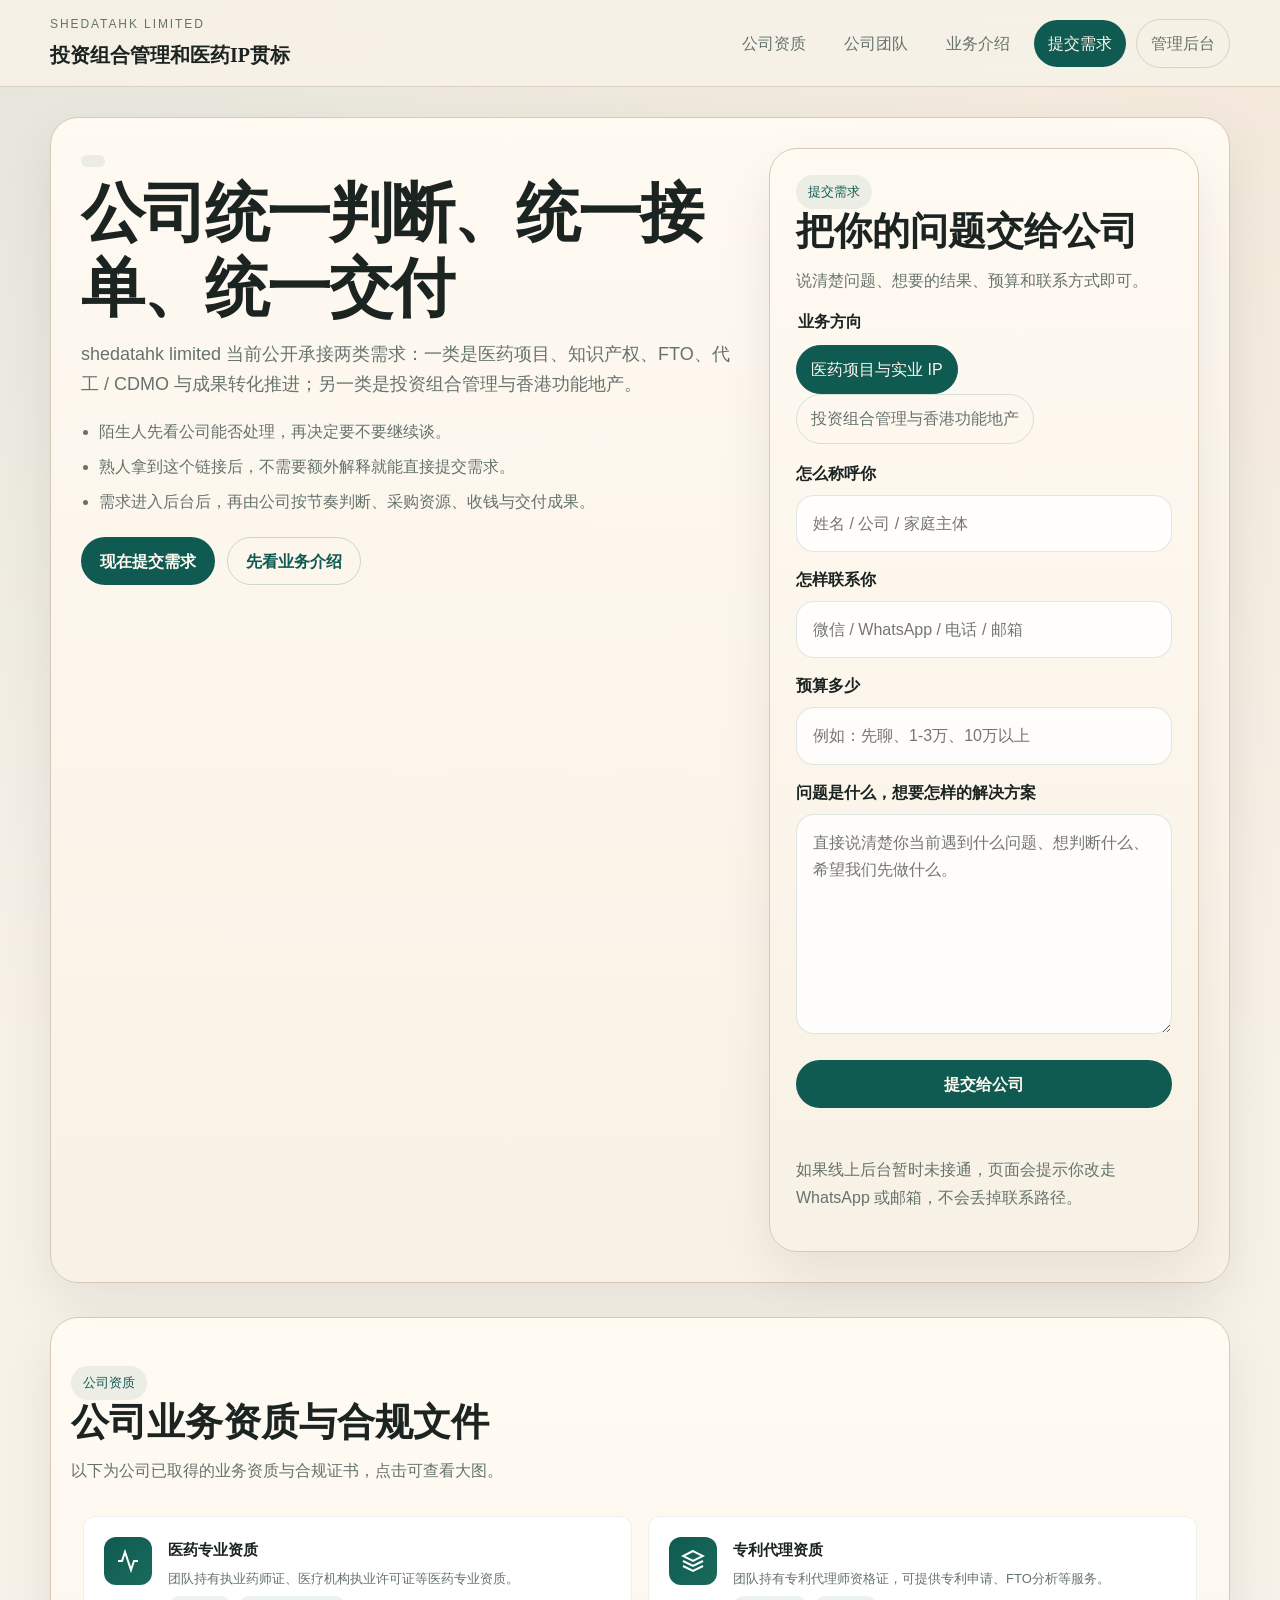
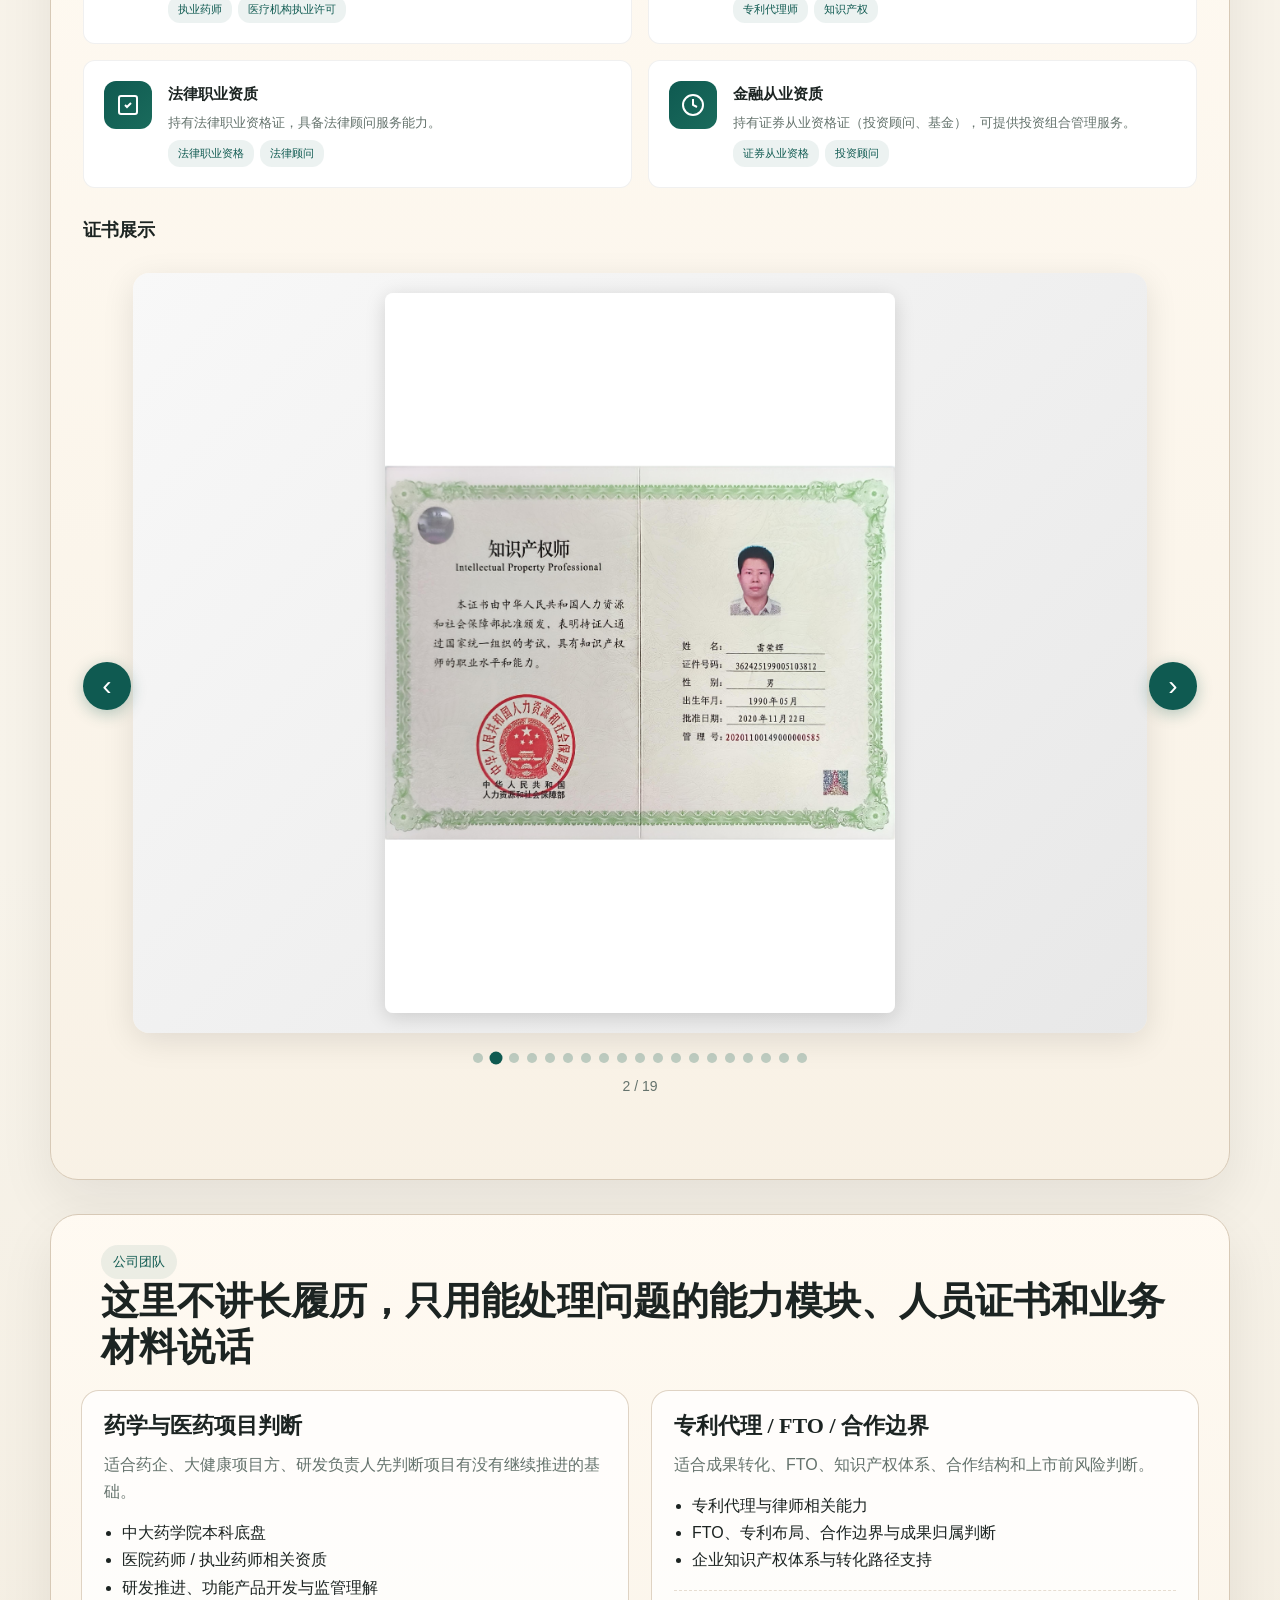
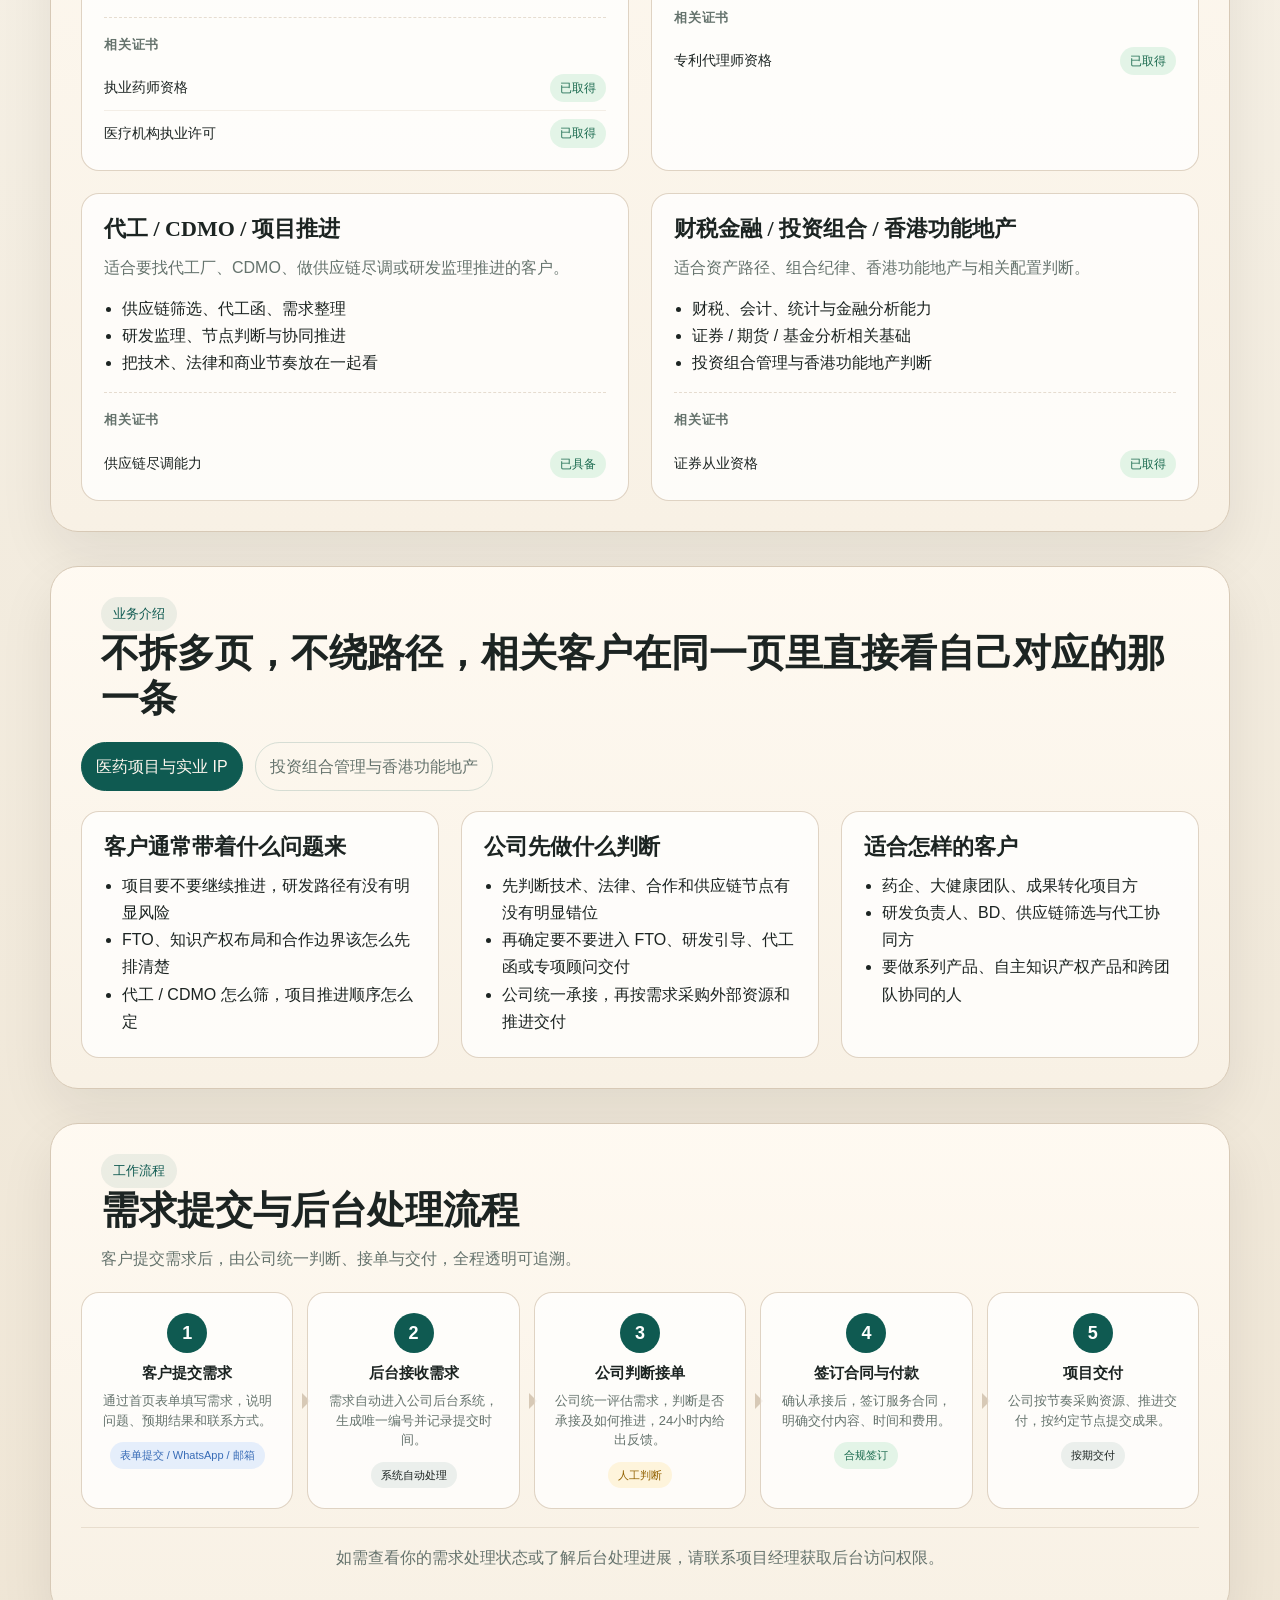
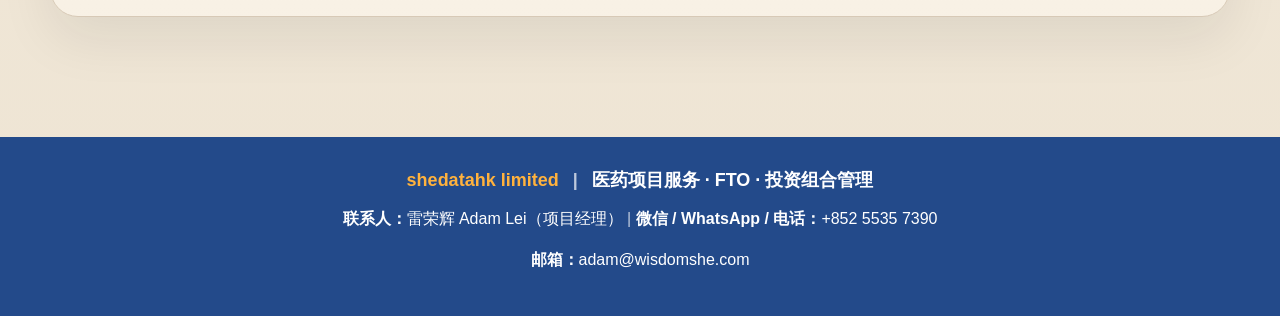
==== commit 6ecf4b63: "Remove qualifications statistics and update title Removed qualifications statistics section and upda" ====
--- a/index.html
+++ b/index.html
@@ -110,27 +110,7 @@
         </div>
 
         <div class="qualifications-wrapper">
-          <!-- 资质统计 -->
-          <div class="qualifications-overview">
-            <div class="overview-stat">
-              <div class="stat-number">25</div>
-              <div class="stat-label">专业证书</div>
-            </div>
-            <div class="overview-stat">
-              <div class="stat-number">4</div>
-              <div class="stat-label">执业资质</div>
-            </div>
-            <div class="overview-stat">
-              <div class="stat-number">3</div>
-              <div class="stat-label">专业领域</div>
-            </div>
-            <div class="overview-stat">
-              <div class="stat-number">2</div>
-              <div class="stat-label">合规认证</div>
-            </div>
-          </div>
-
-          <!-- 资质列表 -->
+                  <!-- 资质列表 -->
           <div class="qualifications-list">
             <div class="qual-list-card">
               <div class="qual-list-icon">
@@ -202,7 +182,7 @@
           </div>
 
           <!-- 证书轮播 -->
-          <h3 class="cert-section-title">全部证书展示</h3>
+          <h3 class="cert-section-title">证书展示</h3>
           <div class="cert-carousel-wrapper">
             <div class="cert-carousel" id="cert-carousel">
               <div class="cert-carousel-track" id="cert-carousel-track">
--- a/assets/css/qualifications.css
+++ b/assets/css/qualifications.css
@@ -111,6 +111,120 @@
   border-radius: 12px;
   background: rgba(15, 90, 81, 0.08);
   color: var(--brand);
+}
+
+/* ========== 证书轮播 ========== */
+.cert-carousel-wrapper {
+  position: relative;
+  margin: 32px 0;
+  padding: 0 50px;
+}
+
+.cert-carousel {
+  overflow: hidden;
+  border-radius: 16px;
+  box-shadow: 0 8px 32px rgba(0, 0, 0, 0.1);
+}
+
+.cert-carousel-track {
+  display: flex;
+  transition: transform 0.5s cubic-bezier(0.25, 0.46, 0.45, 0.94);
+}
+
+.cert-carousel-slide {
+  flex: 0 0 100%;
+  aspect-ratio: 4/3;
+  background: linear-gradient(135deg, #f8f8f8 0%, #e8e8e8 100%);
+  cursor: pointer;
+  display: flex;
+  align-items: center;
+  justify-content: center;
+  padding: 20px;
+  transition: transform 0.3s;
+  -webkit-user-select: none;
+  user-select: none;
+}
+
+.cert-carousel-slide:hover {
+  transform: scale(1.02);
+}
+
+.cert-carousel-slide img {
+  max-width: 100%;
+  max-height: 100%;
+  object-fit: contain;
+  border-radius: 8px;
+  box-shadow: 0 4px 20px rgba(0, 0, 0, 0.15);
+  -webkit-user-drag: none;
+  user-drag: none;
+  pointer-events: none;
+}
+
+/* 轮播导航按钮 */
+.carousel-nav {
+  position: absolute;
+  top: 50%;
+  transform: translateY(-50%);
+  width: 48px;
+  height: 48px;
+  border-radius: 50%;
+  background: var(--brand);
+  border: none;
+  color: #fff;
+  font-size: 28px;
+  cursor: pointer;
+  transition: all 0.3s;
+  z-index: 10;
+  display: flex;
+  align-items: center;
+  justify-content: center;
+  box-shadow: 0 4px 16px rgba(15, 90, 81, 0.3);
+}
+
+.carousel-nav:hover {
+  background: var(--brand-dark, #0f5a51);
+  transform: translateY(-50%) scale(1.1);
+}
+
+.carousel-prev { left: 0; }
+.carousel-next { right: 0; }
+
+/* 轮播指示器 */
+.carousel-indicators {
+  display: flex;
+  justify-content: center;
+  gap: 8px;
+  margin-top: 20px;
+  flex-wrap: wrap;
+}
+
+.carousel-indicator {
+  width: 10px;
+  height: 10px;
+  border-radius: 50%;
+  background: rgba(15, 90, 81, 0.25);
+  border: none;
+  cursor: pointer;
+  transition: all 0.3s;
+  padding: 0;
+}
+
+.carousel-indicator:hover {
+  background: rgba(15, 90, 81, 0.5);
+}
+
+.carousel-indicator.is-active {
+  background: var(--brand);
+  transform: scale(1.3);
+}
+
+/* 轮播计数器 */
+.carousel-counter {
+  text-align: center;
+  margin-top: 12px;
+  font-size: 14px;
+  color: var(--muted);
+  font-weight: 500;
 }
 
 /* 证书画廊 - 防下载 */
@@ -346,6 +460,21 @@
   .qualifications-list {
     grid-template-columns: 1fr;
   }
+  .cert-carousel-wrapper {
+    padding: 0 40px;
+  }
+  .carousel-nav {
+    width: 36px;
+    height: 36px;
+    font-size: 20px;
+  }
+  .carousel-indicators {
+    gap: 6px;
+  }
+  .carousel-indicator {
+    width: 8px;
+    height: 8px;
+  }
 }
 
 @media (max-width: 640px) {
@@ -385,6 +514,18 @@
   }
   .cert-modal-nav.prev { left: 10px; }
   .cert-modal-nav.next { right: 10px; }
+  .cert-carousel-wrapper {
+    padding: 0 36px;
+    margin: 20px 0;
+  }
+  .carousel-nav {
+    width: 32px;
+    height: 32px;
+    font-size: 18px;
+  }
+  .carousel-counter {
+    font-size: 12px;
+  }
 }
 
 /* 打印样式 - 隐藏证书 */
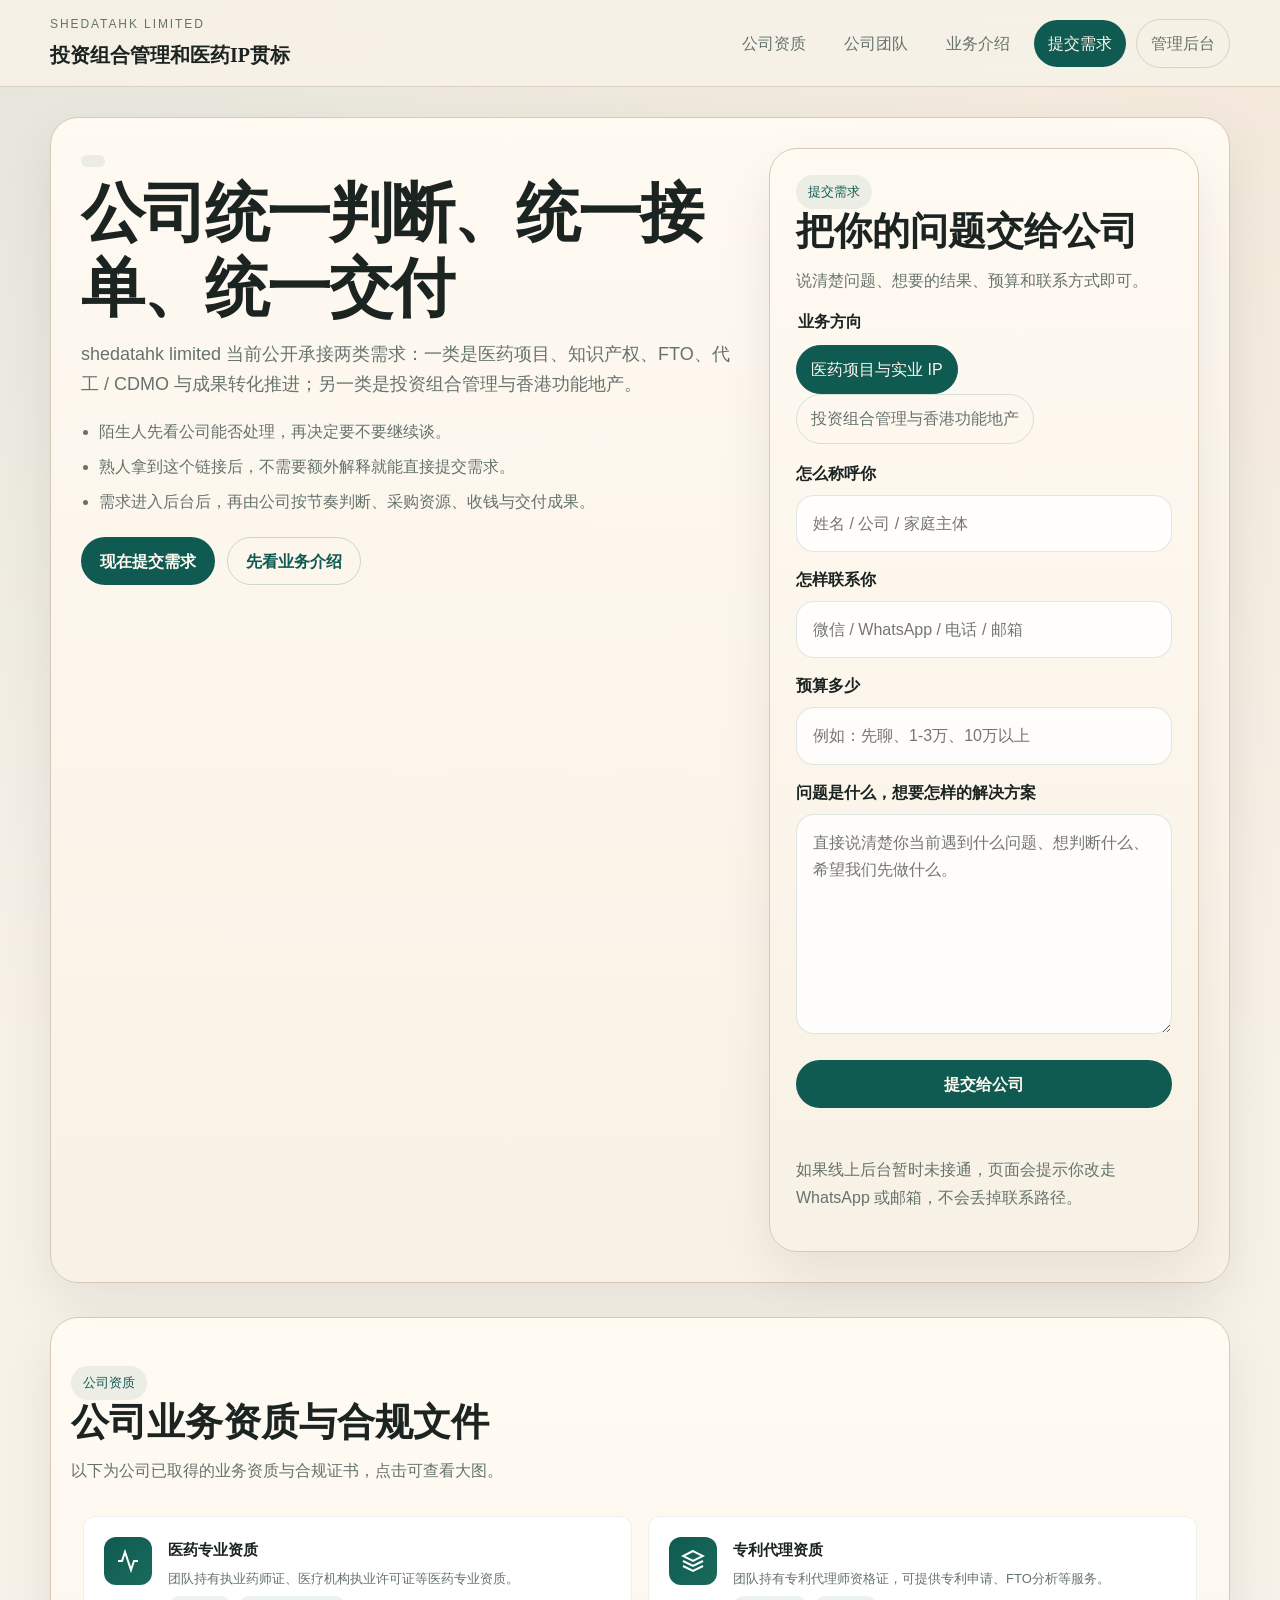
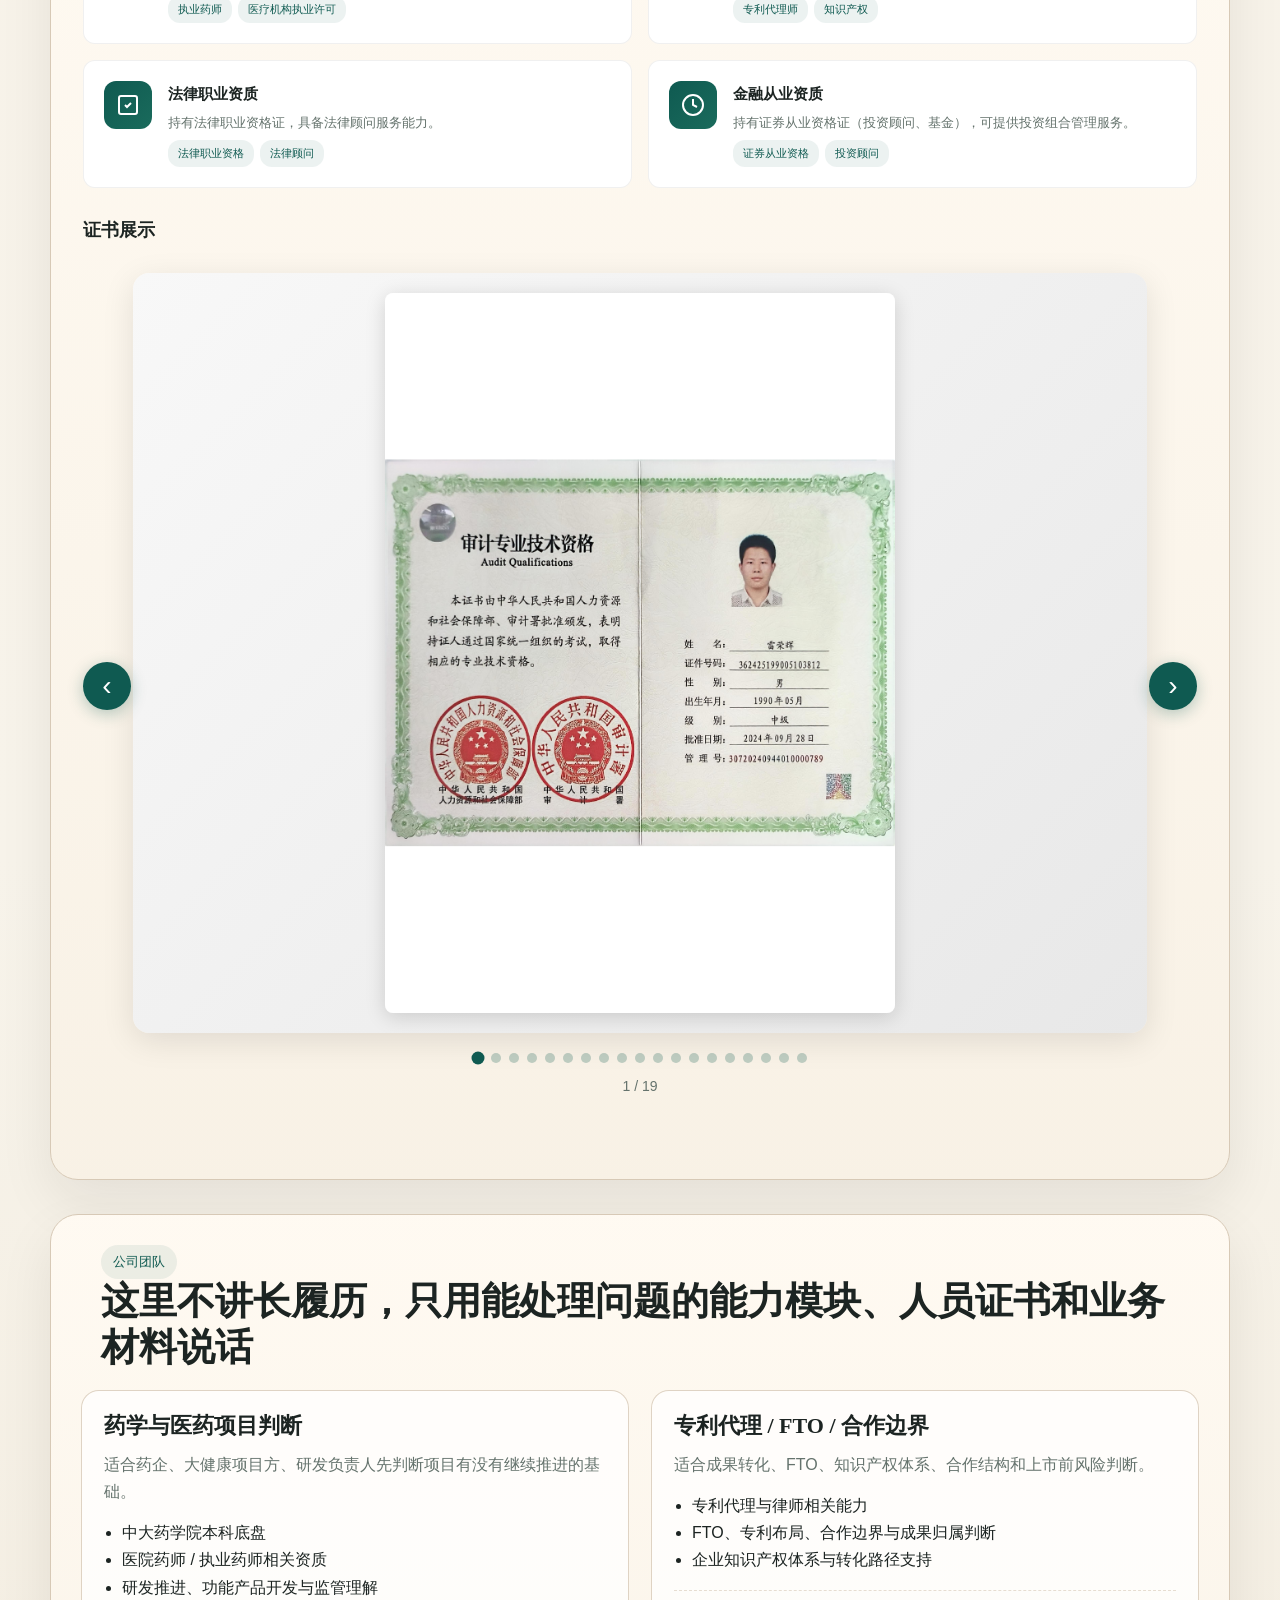
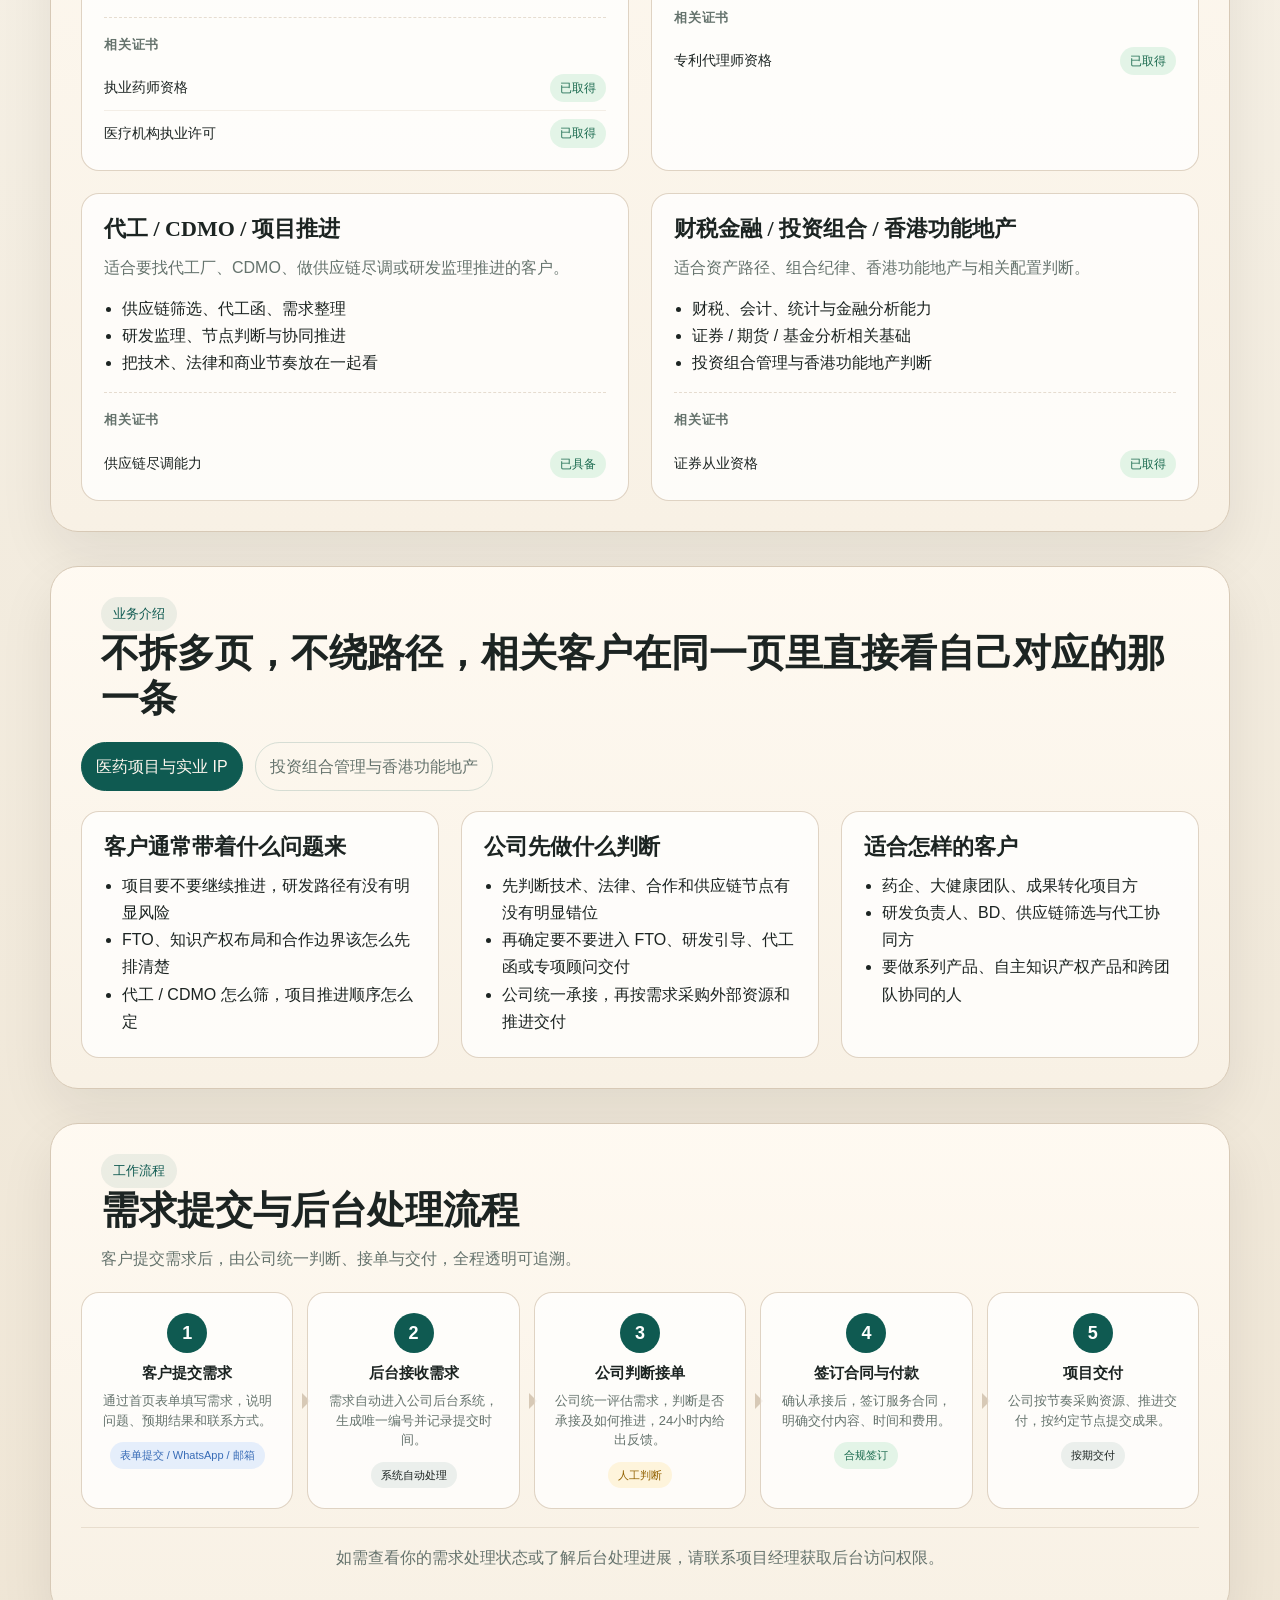
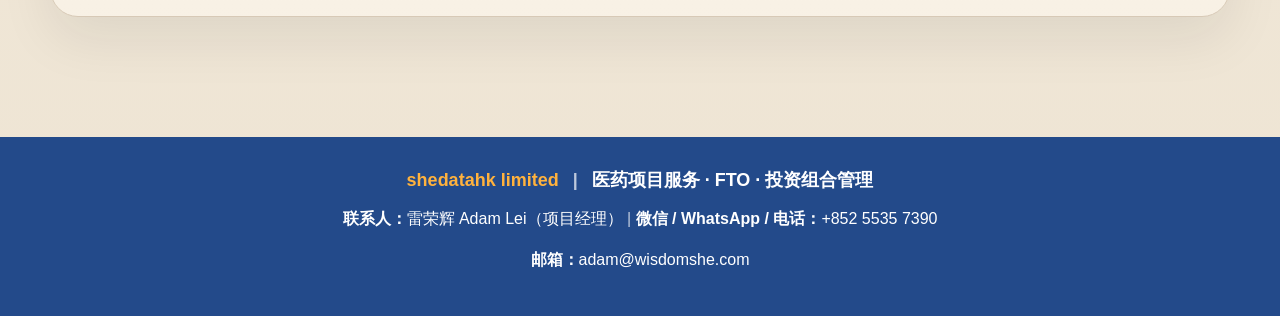
==== commit de53196e: "99 99" ====
--- a/index.html
+++ b/index.html
@@ -229,13 +229,13 @@
                   <img src="assets/images/credentials/cert-14.png" alt="法律顾问证">
                 </div>
                 <div class="cert-carousel-slide" data-index="14">
-                  <img src="assets/images/credentials/cert-15.png" alt="法律顾问证">
+                  <img src="assets/images/credentials/cert-15.jpg" alt="法律顾问证">
                 </div>
                 <div class="cert-carousel-slide" data-index="15">
-                  <img src="assets/images/credentials/cert-16.png" alt="法律职业资格证">
+                  <img src="assets/images/credentials/cert-16.jpg" alt="法律职业资格证">
                 </div>
                 <div class="cert-carousel-slide" data-index="16">
-                  <img src="assets/images/credentials/cert-17.png" alt="证券从业资格证">
+                  <img src="assets/images/credentials/cert-17.jpg" alt="证券从业资格证">
                 </div>
                 <div class="cert-carousel-slide" data-index="17">
                   <img src="assets/images/credentials/cert-18.png" alt="证券从业资格证">
